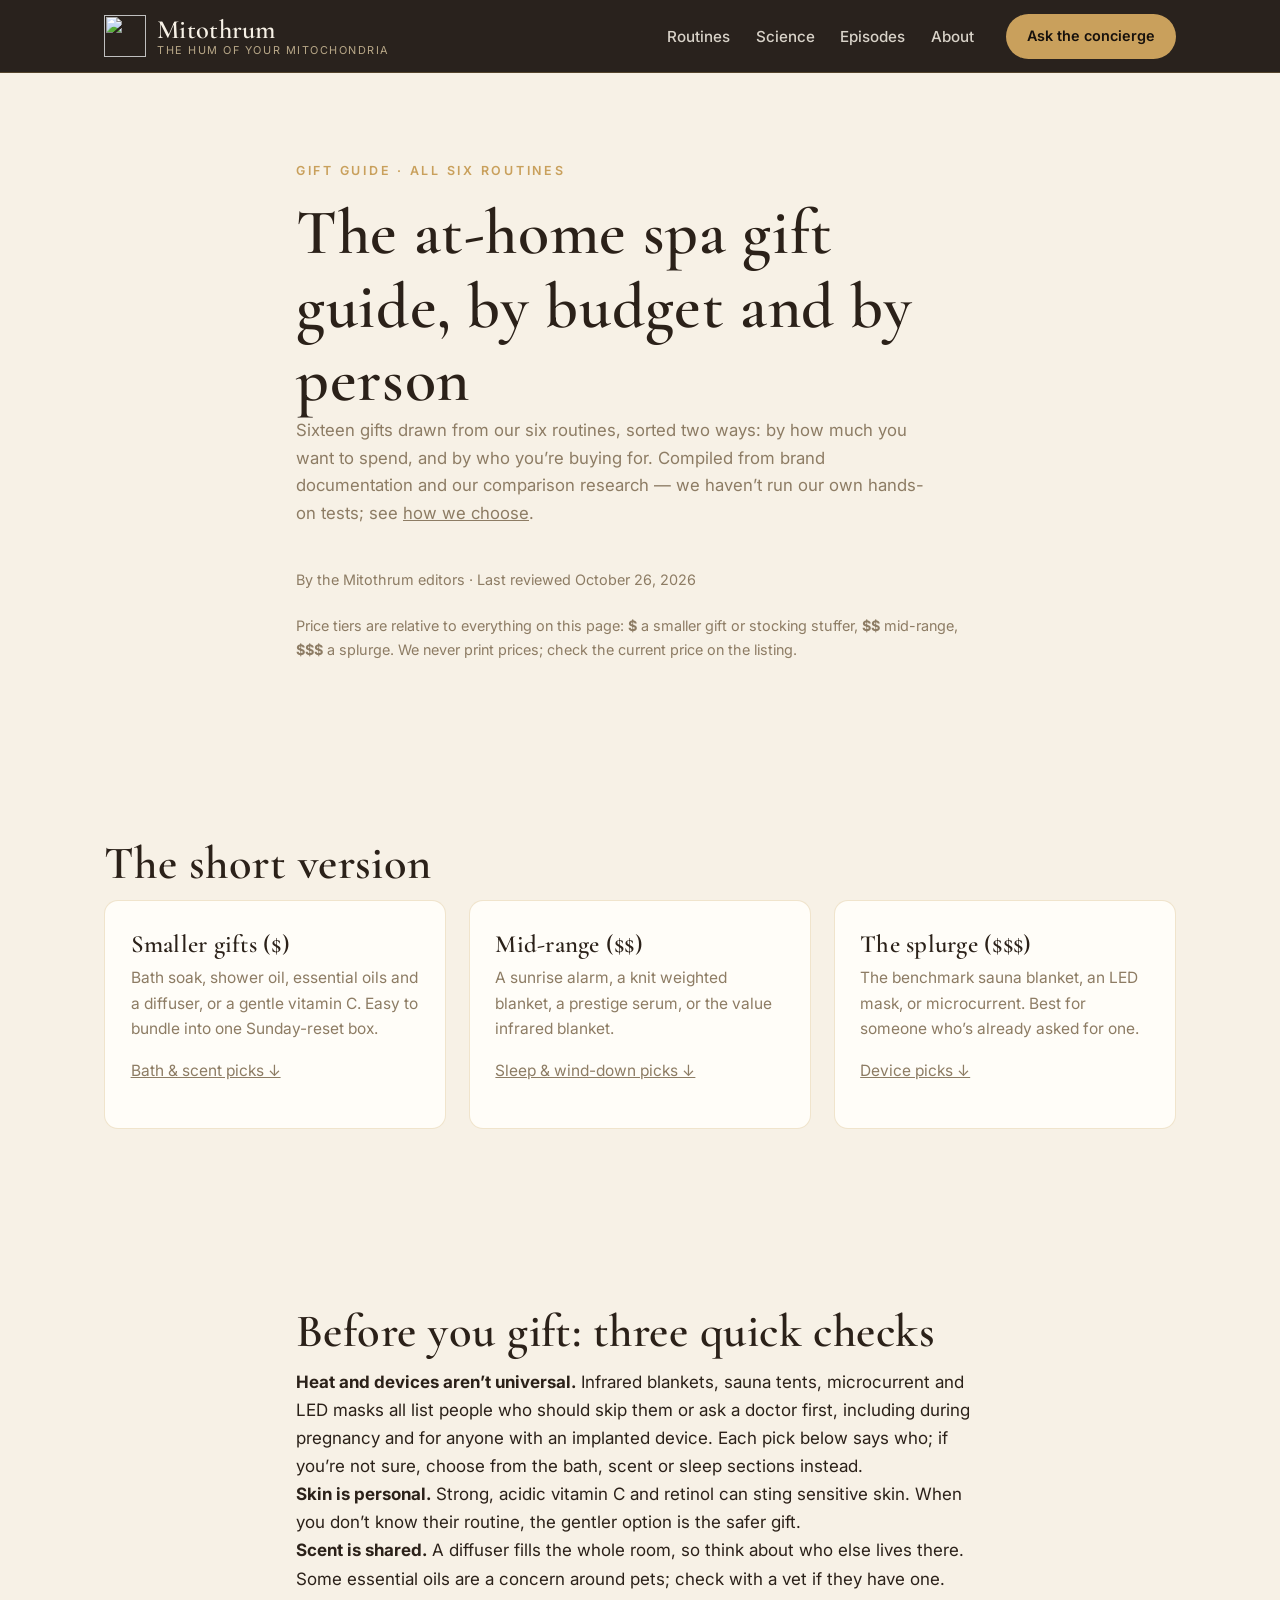
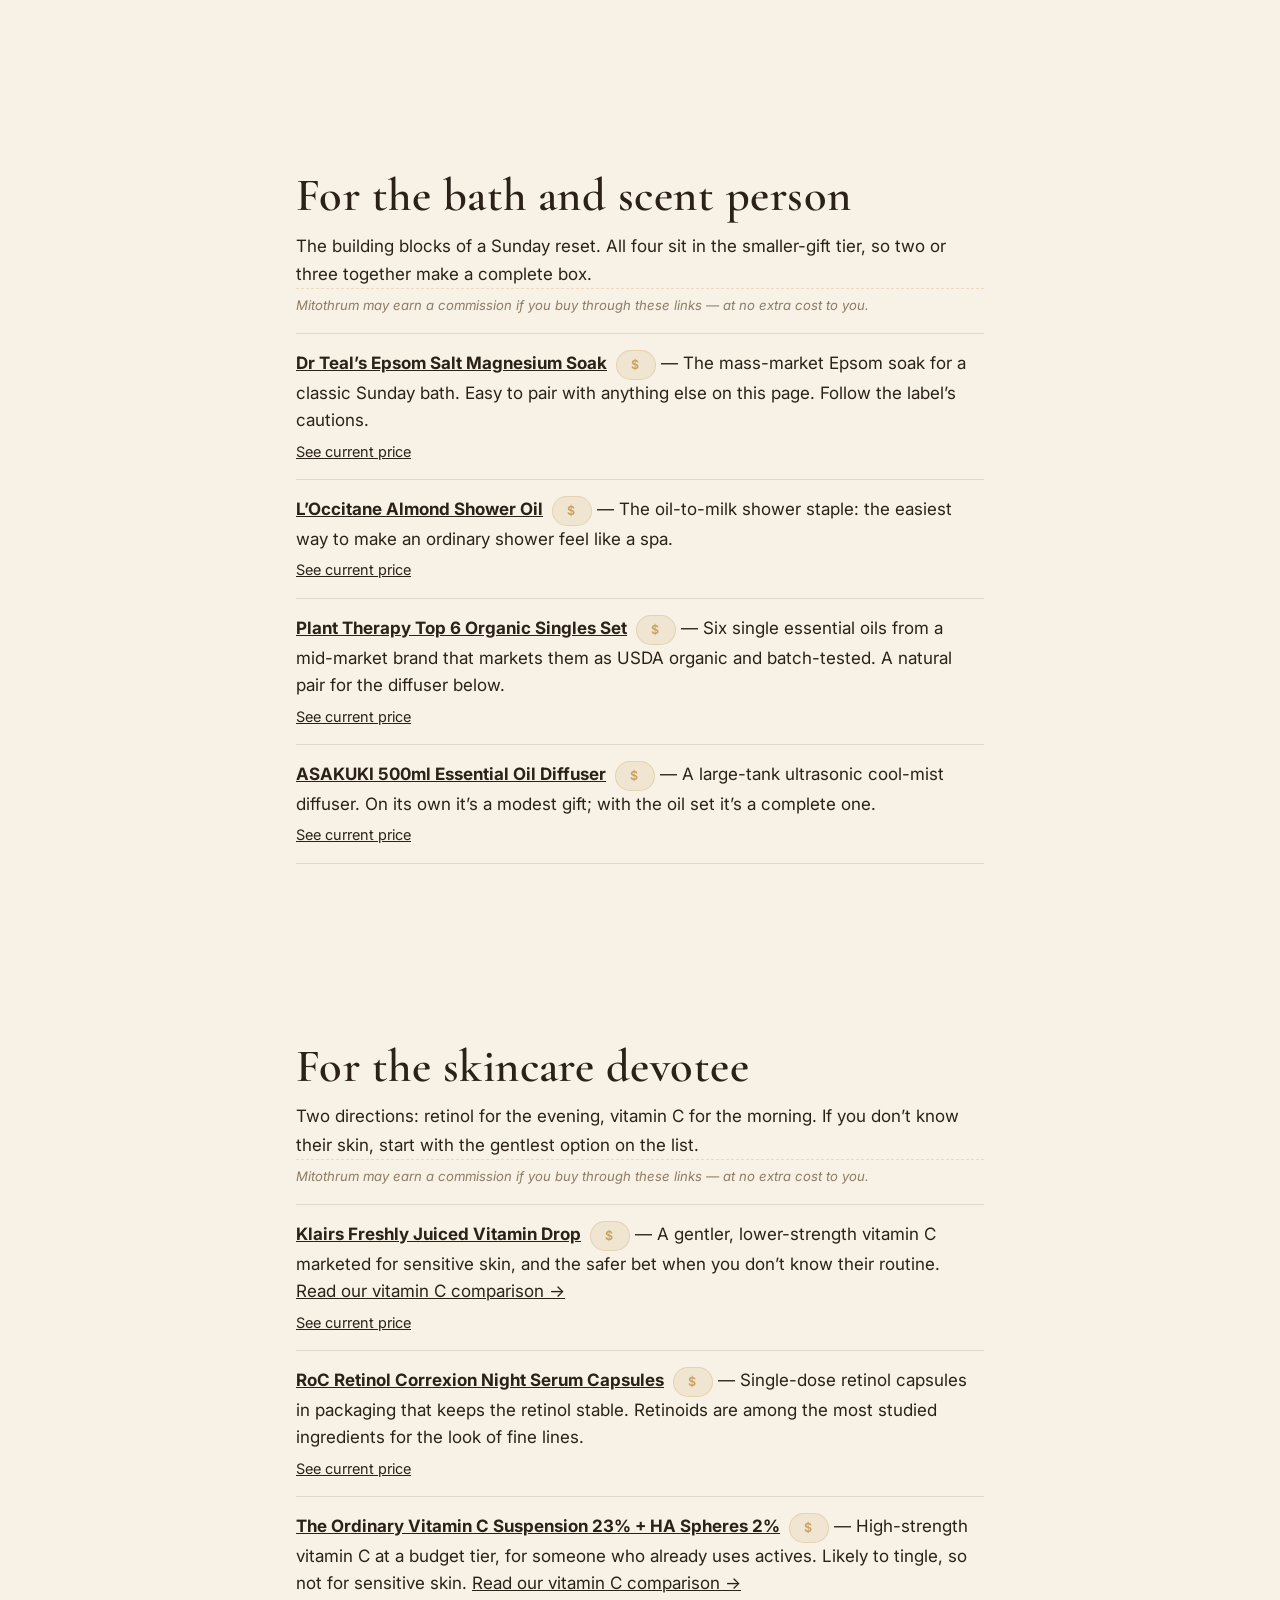
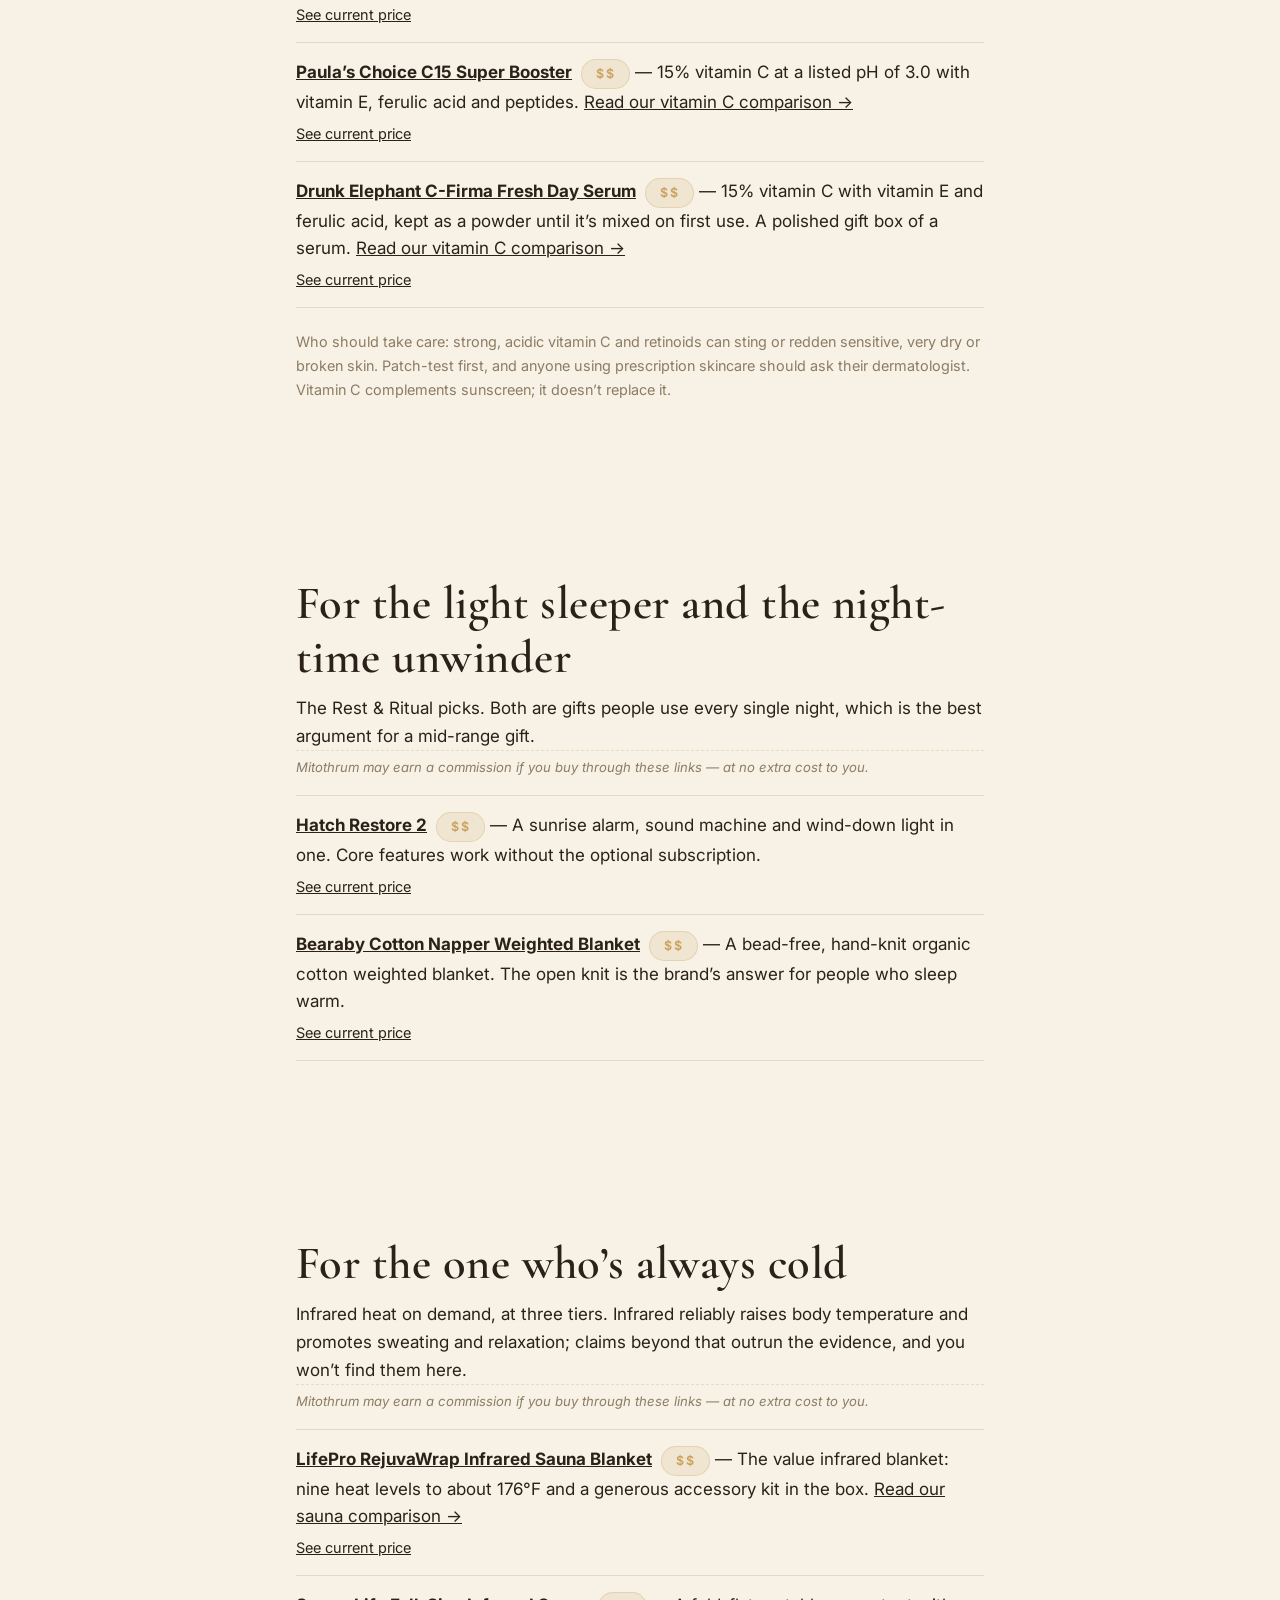
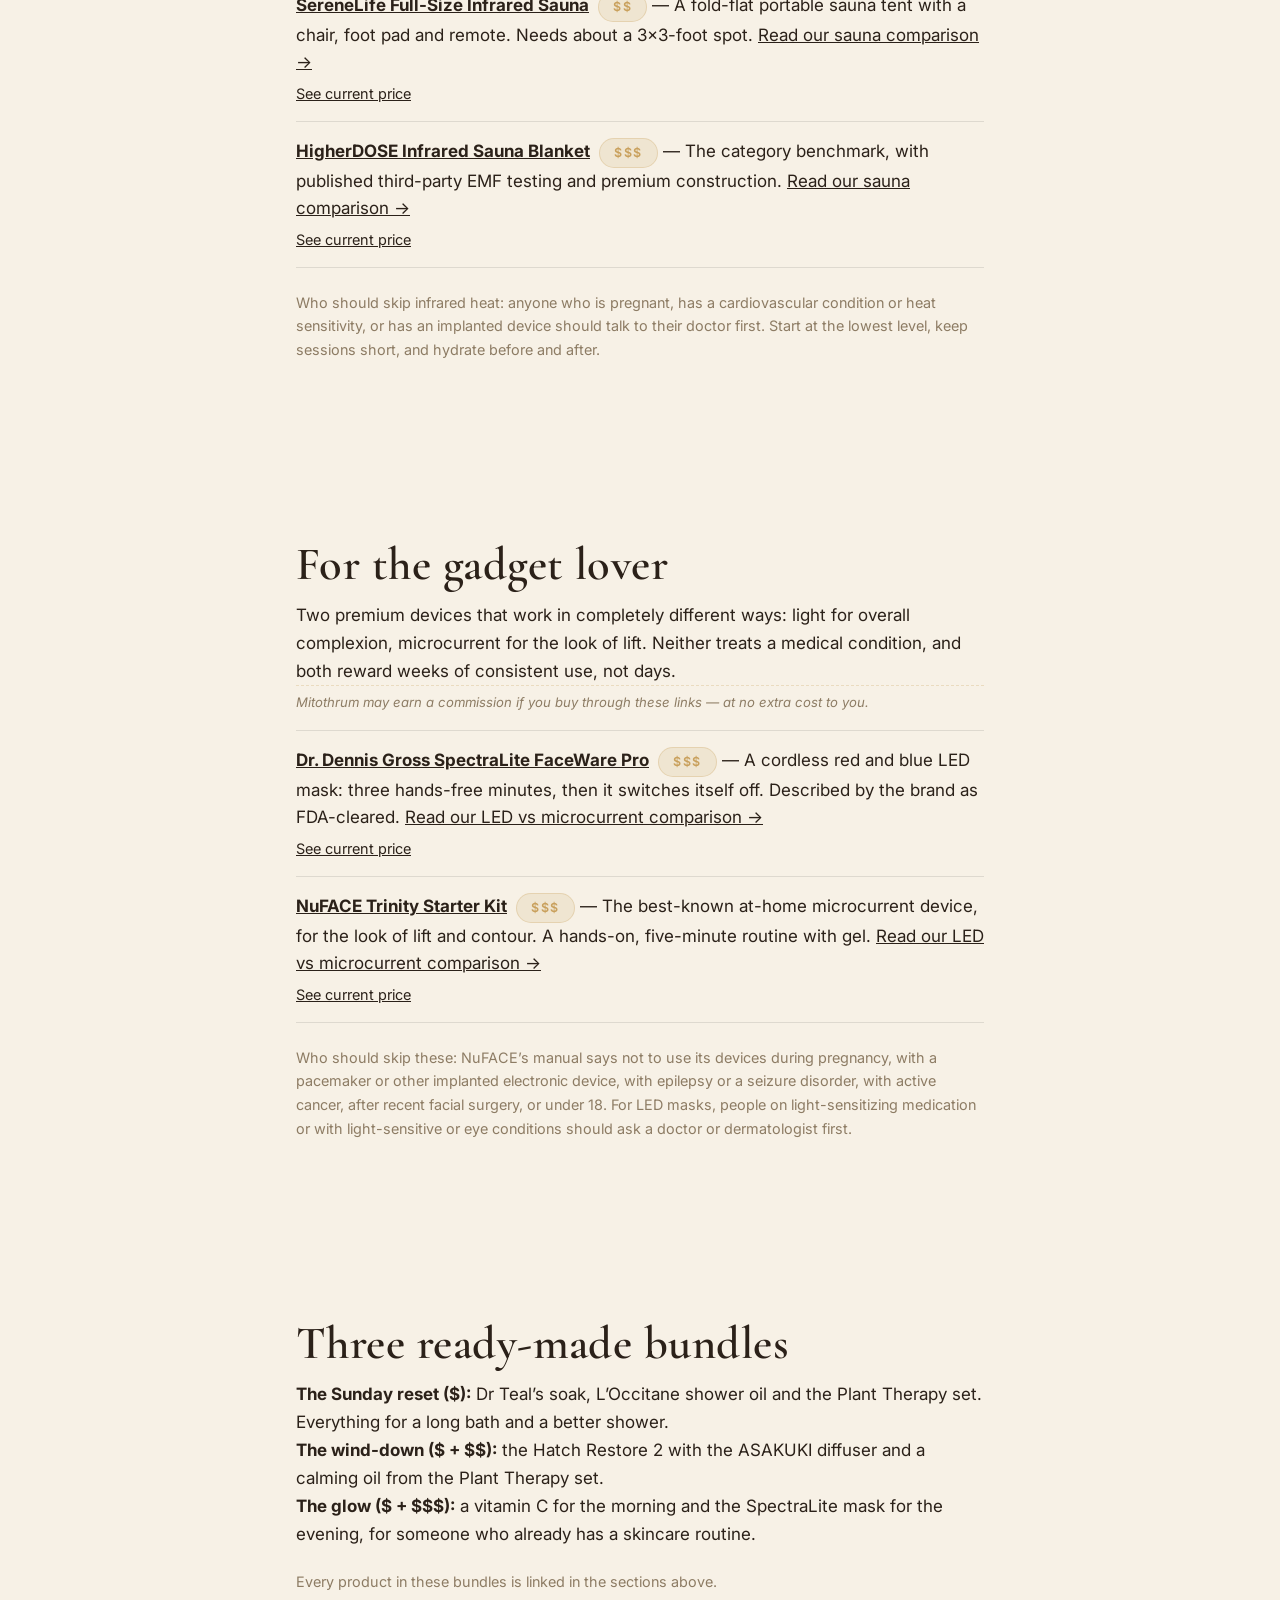
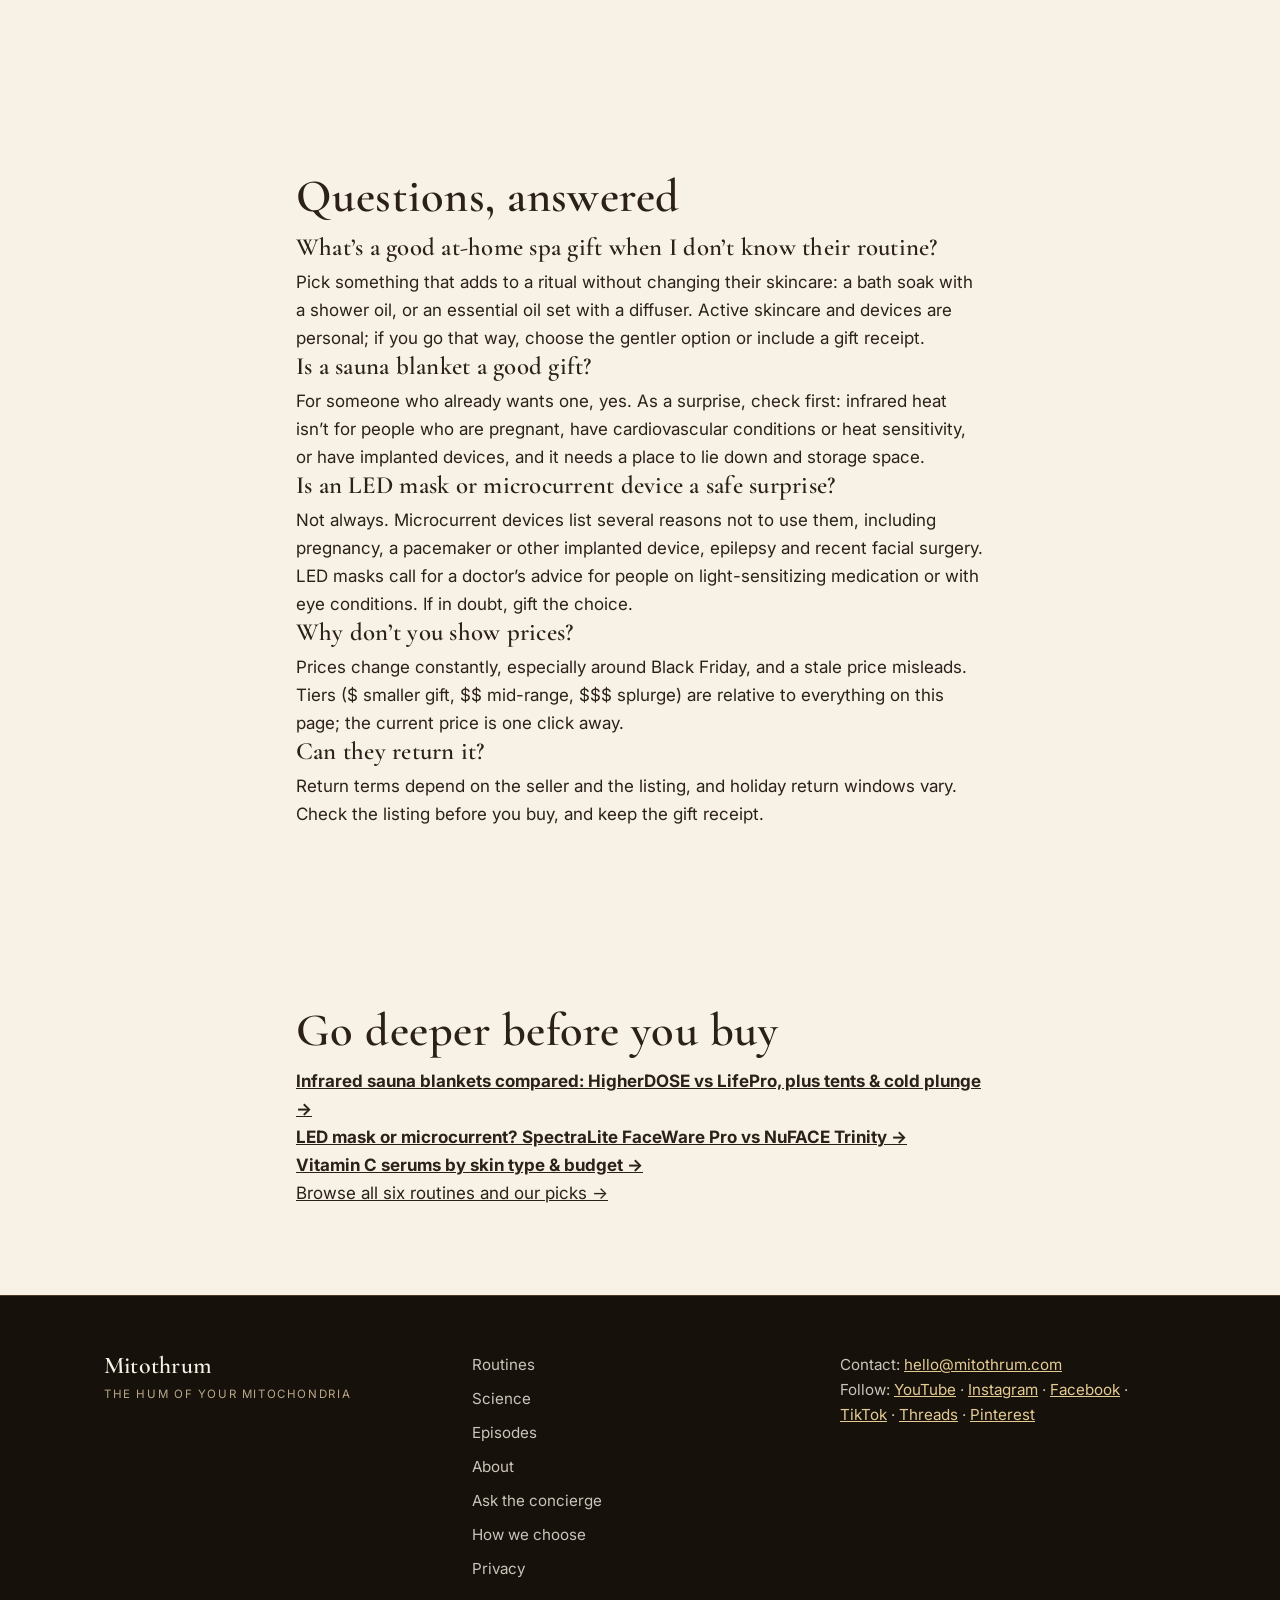
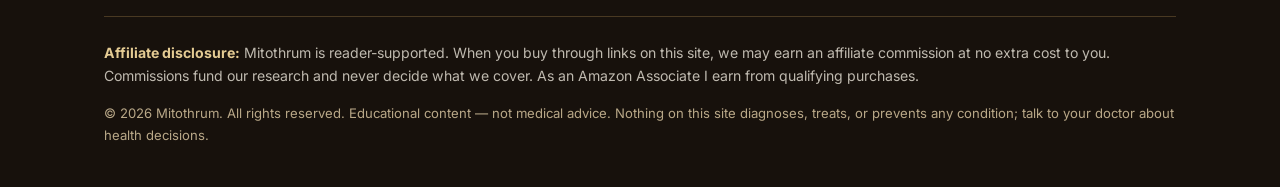
==== at-home-spa-gift-guide.html @ d599fd2b "Use "routine" on search and navigation surfaces; keep "ritual" as brand voice Titles, H1, meta/og/JS" ====
<!DOCTYPE html>
<html lang="en">
<head>
<!-- Google Analytics 4 — loads only if the visitor has not opted out
     (Global Privacy Control signal or the opt-out on privacy.html). -->
<script>
  (function () {
    var optedOut = false;
    try { optedOut = localStorage.getItem('mt_analytics_optout') === '1'; } catch (e) {}
    if (navigator.globalPrivacyControl === true || optedOut) {
      window.gtag = function () {};
      return;
    }
    var s = document.createElement('script');
    s.async = true;
    s.src = 'https://www.googletagmanager.com/gtag/js?id=G-WT5J9GGNLF';
    document.head.appendChild(s);
    window.dataLayer = window.dataLayer || [];
    window.gtag = function () { dataLayer.push(arguments); };
    gtag('js', new Date());
    gtag('config', 'G-WT5J9GGNLF');
  })();
</script>
  <meta charset="UTF-8">
  <meta name="viewport" content="width=device-width, initial-scale=1.0">
  <title>At-Home Spa Gift Guide 2026: Gifts by Budget and by Person &mdash; Mitothrum</title>
  <meta name="description" content="At-home spa gifts sorted by budget tier and by the person you&#x27;re buying for: bath and scent, skincare, sleep, infrared heat and beauty devices, with who should skip each and what to check before gifting.">
  <link rel="canonical" href="https://mitothrum.com/at-home-spa-gift-guide.html">
  <meta property="og:type" content="article">
  <meta property="og:title" content="The At-Home Spa Gift Guide, by Budget and by Person">
  <meta property="og:description" content="At-home spa gifts sorted by budget tier and by the person you&#x27;re buying for: bath and scent, skincare, sleep, infrared heat and beauty devices, with who should skip each and what to check before gifting.">
  <meta property="og:url" content="https://mitothrum.com/at-home-spa-gift-guide.html">
  <link rel="preconnect" href="https://fonts.googleapis.com">
  <link rel="preconnect" href="https://fonts.gstatic.com" crossorigin>
  <link href="https://fonts.googleapis.com/css2?family=Cormorant+Garamond:ital,wght@0,500;0,600;0,700;1,500&family=Inter:wght@400;500;600&display=swap" rel="stylesheet">
  <link rel="stylesheet" href="styles.css">
  <link rel="icon" type="image/svg+xml" href="media/logo/favicon.svg">
  <link rel="icon" type="image/png" sizes="64x64" href="media/logo/favicon-64.png">
  <style>.gift-list{list-style:none;padding:0;margin:1rem 0 0}.gift-list li{padding:1rem 0;border-top:1px solid rgba(0,0,0,.1);line-height:1.6}.gift-list li:last-child{border-bottom:1px solid rgba(0,0,0,.1)}.gift-list .pill{margin-left:.25rem}.gift-list .price-note{display:block;margin-top:.35rem}</style>
  <script type="application/ld+json">
  {
    "@context": "https://schema.org",
    "@graph": [
      {"@type": "Article", "headline": "The at-home spa gift guide, by budget and by person", "dateModified": "2026-10-26", "author": {"@type": "Organization", "name": "Mitothrum", "url": "https://mitothrum.com/"}, "publisher": {"@type": "Organization", "name": "Mitothrum", "url": "https://mitothrum.com/"}},
      {"@type": "FAQPage", "mainEntity": [{"@type": "Question", "name": "What’s a good at-home spa gift when I don’t know their routine?", "acceptedAnswer": {"@type": "Answer", "text": "Pick something that adds to a ritual without changing their skincare: a bath soak with a shower oil, or an essential oil set with a diffuser. Active skincare and devices are personal; if you go that way, choose the gentler option or include a gift receipt."}}, {"@type": "Question", "name": "Is a sauna blanket a good gift?", "acceptedAnswer": {"@type": "Answer", "text": "For someone who already wants one, yes. As a surprise, check first: infrared heat isn’t for people who are pregnant, have cardiovascular conditions or heat sensitivity, or have implanted devices, and it needs a place to lie down and storage space."}}, {"@type": "Question", "name": "Is an LED mask or microcurrent device a safe surprise?", "acceptedAnswer": {"@type": "Answer", "text": "Not always. Microcurrent devices list several reasons not to use them, including pregnancy, a pacemaker or other implanted device, epilepsy and recent facial surgery. LED masks call for a doctor’s advice for people on light-sensitizing medication or with eye conditions. If in doubt, gift the choice."}}, {"@type": "Question", "name": "Why don’t you show prices?", "acceptedAnswer": {"@type": "Answer", "text": "Prices change constantly, especially around Black Friday, and a stale price misleads. Tiers ($ smaller gift, $$ mid-range, $$$ splurge) are relative to everything on this page; the current price is one click away."}}, {"@type": "Question", "name": "Can they return it?", "acceptedAnswer": {"@type": "Answer", "text": "Return terms depend on the seller and the listing, and holiday return windows vary. Check the listing before you buy, and keep the gift receipt."}}]}
    ]
  }
  </script>
<script type="application/ld+json">{"@context":"https://schema.org","@type":"Organization","@id":"https://mitothrum.com/#organization","name":"Mitothrum","url":"https://mitothrum.com/","logo":"https://mitothrum.com/media/logo/mitothrum-mark-amber-1024.png","email":"hello@mitothrum.com","sameAs":["https://www.youtube.com/channel/UCDR4wFZ13u6q9YlQx64u39Q", "https://www.instagram.com/mitothrum/", "https://www.facebook.com/profile.php?id=61595777690292", "https://www.tiktok.com/@mitothrum", "https://www.threads.com/@mitothrum", "https://www.pinterest.com/Mitothrum/"]}</script>
</head>
<body>

  <header class="site-header" id="top">
    <div class="header-inner">
      <a class="wordmark" href="/" aria-label="Mitothrum home">
        <img class="wordmark-mark" src="media/logo/mitothrum-mark-amber.svg" alt="" width="42" height="42">
        <span class="wordmark-text">
          <span class="wordmark-name">Mitothrum</span>
          <span class="wordmark-tag">the hum of your mitochondria</span>
        </span>
      </a>
      <nav class="main-nav" aria-label="Primary">
        <a href="index.html#rituals">Routines</a>
        <a href="index.html#science">Science</a>
        <a href="index.html#episodes">Episodes</a>
        <a href="index.html#about">About</a>
      </nav>
      <a class="btn btn-gold btn-small" href="index.html#concierge">Ask the concierge</a>
    </div>
  </header>

  <main>
    <section class="section">
      <div class="wrap" style="max-width: 46rem;">
        <p class="eyebrow">Gift guide &middot; All six routines</p>
        <h1>The at-home spa gift guide, by budget and by person</h1>
        <p class="section-sub">Sixteen gifts drawn from our six routines, sorted two ways: by how much you want to spend, and by who you&rsquo;re buying for. Compiled from brand documentation and our comparison research &mdash; we haven&rsquo;t run our own hands-on tests; see <a href="methodology.html">how we choose</a>.</p>
        <p class="table-note">By the Mitothrum editors &middot; Last reviewed October 26, 2026</p>
        <p class="table-note">Price tiers are relative to everything on this page: <strong>$</strong> a smaller gift or stocking stuffer, <strong>$$</strong> mid-range, <strong>$$$</strong> a splurge. We never print prices; check the current price on the listing.</p>
      </div>
    </section>

    <section class="section section-cream">
      <div class="wrap">
        <h2>The short version</h2>
        <div class="cards" style="grid-template-columns: repeat(auto-fit, minmax(240px, 1fr));">
          <article class="card"><h3>Smaller gifts ($)</h3><p>Bath soak, shower oil, essential oils and a diffuser, or a gentle vitamin C. Easy to bundle into one Sunday-reset box.</p><p><a href="#bath-scent">Bath &amp; scent picks &darr;</a></p></article>
          <article class="card"><h3>Mid-range ($$)</h3><p>A sunrise alarm, a knit weighted blanket, a prestige serum, or the value infrared blanket.</p><p><a href="#sleep">Sleep &amp; wind-down picks &darr;</a></p></article>
          <article class="card"><h3>The splurge ($$$)</h3><p>The benchmark sauna blanket, an LED mask, or microcurrent. Best for someone who&rsquo;s already asked for one.</p><p><a href="#devices">Device picks &darr;</a></p></article>
        </div>
      </div>
    </section>

    <section class="section" id="before">
      <div class="wrap" style="max-width: 46rem;">
        <h2>Before you gift: three quick checks</h2>
        <p><strong>Heat and devices aren&rsquo;t universal.</strong> Infrared blankets, sauna tents, microcurrent and LED masks all list people who should skip them or ask a doctor first, including during pregnancy and for anyone with an implanted device. Each pick below says who; if you&rsquo;re not sure, choose from the bath, scent or sleep sections instead.</p>
        <p><strong>Skin is personal.</strong> Strong, acidic vitamin C and retinol can sting sensitive skin. When you don&rsquo;t know their routine, the gentler option is the safer gift.</p>
        <p><strong>Scent is shared.</strong> A diffuser fills the whole room, so think about who else lives there. Some essential oils are a concern around pets; check with a vet if they have one.</p>
      </div>
    </section>

    <section class="section section-cream" id="bath-scent">
      <div class="wrap" style="max-width: 46rem;">
        <h2>For the bath and scent person</h2>
        <p>The building blocks of a Sunday reset. All four sit in the smaller-gift tier, so two or three together make a complete box.</p>
        <p class="pick-disclosure">Mitothrum may earn a commission if you buy through these links &mdash; at no extra cost to you.</p>
        <ul class="gift-list">
          <li><a href="https://www.amazon.com/dp/B098QFFBZT?&linkCode=ll2&tag=mitothrum-20&linkId=d52c294d2826b874ad7021b5099a907d&language=en_US&gaOptInStatus=true&ref_=as_li_ss_tl" target="_blank" rel="noopener sponsored"><strong>Dr Teal&rsquo;s Epsom Salt Magnesium Soak</strong></a> <span class="pill">$</span> &mdash; The mass-market Epsom soak for a classic Sunday bath. Easy to pair with anything else on this page. Follow the label&rsquo;s cautions. <span class="price-note"><a href="https://www.amazon.com/dp/B098QFFBZT?&linkCode=ll2&tag=mitothrum-20&linkId=d52c294d2826b874ad7021b5099a907d&language=en_US&gaOptInStatus=true&ref_=as_li_ss_tl" target="_blank" rel="noopener sponsored">See current price</a></span></li>
          <li><a href="https://www.amazon.com/dp/B013FEIAVS?th=1&linkCode=ll2&tag=mitothrum-20&linkId=78147eb56f2801e2586ee1d712c7d2aa&language=en_US&gaOptInStatus=true&ref_=as_li_ss_tl" target="_blank" rel="noopener sponsored"><strong>L&rsquo;Occitane Almond Shower Oil</strong></a> <span class="pill">$</span> &mdash; The oil-to-milk shower staple: the easiest way to make an ordinary shower feel like a spa. <span class="price-note"><a href="https://www.amazon.com/dp/B013FEIAVS?th=1&linkCode=ll2&tag=mitothrum-20&linkId=78147eb56f2801e2586ee1d712c7d2aa&language=en_US&gaOptInStatus=true&ref_=as_li_ss_tl" target="_blank" rel="noopener sponsored">See current price</a></span></li>
          <li><a href="https://www.amazon.com/Plant-Therapy-Certified-Essential-Oils/dp/B00J8O18TQ?crid=2C44E36OASKEF&dib=eyJ2IjoiMSJ9.[base64].VEjW4BYZwboa3_NfD0FoxGAgl0ny8ftfKqjbewpwkwo&dib_tag=se&keywords=plant+therapy&qid=1792445054&refinements=p_123%3A14428&rnid=85457740011&sprefix=plant+th%2Caps%2C172&sr=8-8&linkCode=ll2&tag=mitothrum-20&linkId=081a3b4bc8de245ecfe6597674ccba12&language=en_US&gaOptInStatus=true&ref_=as_li_ss_tl" target="_blank" rel="noopener sponsored"><strong>Plant Therapy Top 6 Organic Singles Set</strong></a> <span class="pill">$</span> &mdash; Six single essential oils from a mid-market brand that markets them as USDA organic and batch-tested. A natural pair for the diffuser below. <span class="price-note"><a href="https://www.amazon.com/Plant-Therapy-Certified-Essential-Oils/dp/B00J8O18TQ?crid=2C44E36OASKEF&dib=eyJ2IjoiMSJ9.[base64].VEjW4BYZwboa3_NfD0FoxGAgl0ny8ftfKqjbewpwkwo&dib_tag=se&keywords=plant+therapy&qid=1792445054&refinements=p_123%3A14428&rnid=85457740011&sprefix=plant+th%2Caps%2C172&sr=8-8&linkCode=ll2&tag=mitothrum-20&linkId=081a3b4bc8de245ecfe6597674ccba12&language=en_US&gaOptInStatus=true&ref_=as_li_ss_tl" target="_blank" rel="noopener sponsored">See current price</a></span></li>
          <li><a href="https://www.amazon.com/ASAKUKI-Essential-Ultrasonic-Aromatherapy-Humidifier/dp/B073SWNZC1?dib=eyJ2IjoiMSJ9.[base64].4n0p8AZh4noCOIPq0-XrJeJKzUdj4BuNVUwjq0FRegw&dib_tag=se&keywords=ASAKUKI&qid=1792444687&sr=8-1&th=1&linkCode=ll2&tag=mitothrum-20&linkId=52fa198b14d593f3ca645d9fbbbe081a&language=en_US&gaOptInStatus=true&ref_=as_li_ss_tl" target="_blank" rel="noopener sponsored"><strong>ASAKUKI 500ml Essential Oil Diffuser</strong></a> <span class="pill">$</span> &mdash; A large-tank ultrasonic cool-mist diffuser. On its own it&rsquo;s a modest gift; with the oil set it&rsquo;s a complete one. <span class="price-note"><a href="https://www.amazon.com/ASAKUKI-Essential-Ultrasonic-Aromatherapy-Humidifier/dp/B073SWNZC1?dib=eyJ2IjoiMSJ9.[base64].4n0p8AZh4noCOIPq0-XrJeJKzUdj4BuNVUwjq0FRegw&dib_tag=se&keywords=ASAKUKI&qid=1792444687&sr=8-1&th=1&linkCode=ll2&tag=mitothrum-20&linkId=52fa198b14d593f3ca645d9fbbbe081a&language=en_US&gaOptInStatus=true&ref_=as_li_ss_tl" target="_blank" rel="noopener sponsored">See current price</a></span></li>
        </ul>
      </div>
    </section>

    <section class="section" id="skincare">
      <div class="wrap" style="max-width: 46rem;">
        <h2>For the skincare devotee</h2>
        <p>Two directions: retinol for the evening, vitamin C for the morning. If you don&rsquo;t know their skin, start with the gentlest option on the list.</p>
        <p class="pick-disclosure">Mitothrum may earn a commission if you buy through these links &mdash; at no extra cost to you.</p>
        <ul class="gift-list">
          <li><a href="https://www.amazon.com/DearKlairs-Vitamin-Serum-Brightening-Skin-Friendly/dp/B010FOFSH0?dib=eyJ2IjoiMSJ9.[base64].N01wiYgHpYQvC4BXb8x_ASQ3Lx2A9braJDFoWk7sZKc&amp;dib_tag=se&amp;keywords=Klairs+Freshly+Juiced+Vitamin+Drop+%2835+ml%29&amp;qid=1792596556&amp;refinements=p_123%3A550012&amp;rnid=85457740011&amp;sr=8-1&amp;linkCode=ll2&amp;tag=mitothrum-20&amp;linkId=7a8221c53c1759c4016fc650e8bc47bb&amp;language=en_US&amp;gaOptInStatus=true&amp;ref_=as_li_ss_tl" target="_blank" rel="noopener sponsored"><strong>Klairs Freshly Juiced Vitamin Drop</strong></a> <span class="pill">$</span> &mdash; A gentler, lower-strength vitamin C marketed for sensitive skin, and the safer bet when you don&rsquo;t know their routine. <a href="vitamin-c-serums.html">Read our vitamin C comparison &rarr;</a> <span class="price-note"><a href="https://www.amazon.com/DearKlairs-Vitamin-Serum-Brightening-Skin-Friendly/dp/B010FOFSH0?dib=eyJ2IjoiMSJ9.[base64].N01wiYgHpYQvC4BXb8x_ASQ3Lx2A9braJDFoWk7sZKc&amp;dib_tag=se&amp;keywords=Klairs+Freshly+Juiced+Vitamin+Drop+%2835+ml%29&amp;qid=1792596556&amp;refinements=p_123%3A550012&amp;rnid=85457740011&amp;sr=8-1&amp;linkCode=ll2&amp;tag=mitothrum-20&amp;linkId=7a8221c53c1759c4016fc650e8bc47bb&amp;language=en_US&amp;gaOptInStatus=true&amp;ref_=as_li_ss_tl" target="_blank" rel="noopener sponsored">See current price</a></span></li>
          <li><a href="https://www.amazon.com/RoC-Retinol-Correxion-Smoothing-Capsules/dp/B088419TZG?crid=EIC8WT83A6K9&dib=eyJ2IjoiMSJ9.[base64].FIcFrbz10QWFQMbLdH3EPBLk52egBI8Q5Wx6mAVDtks&dib_tag=se&keywords=RoC%2BRetinol%2BCorrexion%2BLine%2BSmoothing%2BNight%2BSerum%2BCapsules%2B%2830%2Bct%29&nsdOptOutParam=true&qid=1792440159&rdc=1&sprefix=roc%2Bretinol%2Bcorrexion%2Bline%2Bsmoothing%2Bnight%2Bserum%2Bcapsules%2B30%2Bct%2B%2Caps%2C156&sr=8-1&th=1&linkCode=ll2&tag=mitothrum-20&linkId=76cfe18a3e48d226be4d7cee89d144fa&language=en_US&gaOptInStatus=true&ref_=as_li_ss_tl" target="_blank" rel="noopener sponsored"><strong>RoC Retinol Correxion Night Serum Capsules</strong></a> <span class="pill">$</span> &mdash; Single-dose retinol capsules in packaging that keeps the retinol stable. Retinoids are among the most studied ingredients for the look of fine lines. <span class="price-note"><a href="https://www.amazon.com/RoC-Retinol-Correxion-Smoothing-Capsules/dp/B088419TZG?crid=EIC8WT83A6K9&dib=eyJ2IjoiMSJ9.[base64].FIcFrbz10QWFQMbLdH3EPBLk52egBI8Q5Wx6mAVDtks&dib_tag=se&keywords=RoC%2BRetinol%2BCorrexion%2BLine%2BSmoothing%2BNight%2BSerum%2BCapsules%2B%2830%2Bct%29&nsdOptOutParam=true&qid=1792440159&rdc=1&sprefix=roc%2Bretinol%2Bcorrexion%2Bline%2Bsmoothing%2Bnight%2Bserum%2Bcapsules%2B30%2Bct%2B%2Caps%2C156&sr=8-1&th=1&linkCode=ll2&tag=mitothrum-20&linkId=76cfe18a3e48d226be4d7cee89d144fa&language=en_US&gaOptInStatus=true&ref_=as_li_ss_tl" target="_blank" rel="noopener sponsored">See current price</a></span></li>
          <li><a href="https://www.amazon.com/ORDINARY-Vitamin-Suspension-Spheres-L-Ascorbic/dp/B07Y556CPP?crid=BZA8Q0YDV8WM&amp;dib=eyJ2IjoiMSJ9.[base64].tcPwTCc6fiDJdDE2a51Dyj6JTiVcndQGvMmYAY0ENXU&amp;dib_tag=se&amp;keywords=The+Ordinary+Vitamin+C+Suspension+23%25+%2B+HA+Spheres+2%25+%2830+ml%29&amp;nsdOptOutParam=true&amp;qid=1792596358&amp;refinements=p_123%3A335710&amp;rnid=85457740011&amp;sprefix=the+ordinary+vitamin+c+suspension+23%25+%2B+ha+spheres+2%25+30+ml+%2Caps%2C173&amp;sr=8-1&amp;linkCode=ll2&amp;tag=mitothrum-20&amp;linkId=ede9d48f98f7b3799b6fc19fe3a993f4&amp;language=en_US&amp;gaOptInStatus=true&amp;ref_=as_li_ss_tl" target="_blank" rel="noopener sponsored"><strong>The Ordinary Vitamin C Suspension 23% + HA Spheres 2%</strong></a> <span class="pill">$</span> &mdash; High-strength vitamin C at a budget tier, for someone who already uses actives. Likely to tingle, so not for sensitive skin. <a href="vitamin-c-serums.html">Read our vitamin C comparison &rarr;</a> <span class="price-note"><a href="https://www.amazon.com/ORDINARY-Vitamin-Suspension-Spheres-L-Ascorbic/dp/B07Y556CPP?crid=BZA8Q0YDV8WM&amp;dib=eyJ2IjoiMSJ9.[base64].tcPwTCc6fiDJdDE2a51Dyj6JTiVcndQGvMmYAY0ENXU&amp;dib_tag=se&amp;keywords=The+Ordinary+Vitamin+C+Suspension+23%25+%2B+HA+Spheres+2%25+%2830+ml%29&amp;nsdOptOutParam=true&amp;qid=1792596358&amp;refinements=p_123%3A335710&amp;rnid=85457740011&amp;sprefix=the+ordinary+vitamin+c+suspension+23%25+%2B+ha+spheres+2%25+30+ml+%2Caps%2C173&amp;sr=8-1&amp;linkCode=ll2&amp;tag=mitothrum-20&amp;linkId=ede9d48f98f7b3799b6fc19fe3a993f4&amp;language=en_US&amp;gaOptInStatus=true&amp;ref_=as_li_ss_tl" target="_blank" rel="noopener sponsored">See current price</a></span></li>
          <li><a href="https://www.amazon.com/Paulas-Choice-Dullness-Fragrance-Free-Non-Greasy/dp/B0H6N4XPLG?crid=3RI3GD0IO4PLC&amp;keywords=Paula%E2%80%99s+Choice+C15+Super+Booster+%2820+ml%29&amp;qid=1792596299&amp;refinements=p_123%3A38807&amp;rnid=85457740011&amp;sprefix=paula%27s+choice+c15+super+booster+20+ml+%2Caps%2C238&amp;sr=8-4-spons&amp;sp_csd=d2lkZ2V0TmFtZT1zcF9idGY&amp;psc=1&amp;linkCode=ll2&amp;tag=mitothrum-20&amp;linkId=5ff7ec984c3e380cb416e9a0c470fafb&amp;language=en_US&amp;gaOptInStatus=true&amp;ref_=as_li_ss_tl" target="_blank" rel="noopener sponsored"><strong>Paula&rsquo;s Choice C15 Super Booster</strong></a> <span class="pill">$$</span> &mdash; 15% vitamin C at a listed pH of 3.0 with vitamin E, ferulic acid and peptides. <a href="vitamin-c-serums.html">Read our vitamin C comparison &rarr;</a> <span class="price-note"><a href="https://www.amazon.com/Paulas-Choice-Dullness-Fragrance-Free-Non-Greasy/dp/B0H6N4XPLG?crid=3RI3GD0IO4PLC&amp;keywords=Paula%E2%80%99s+Choice+C15+Super+Booster+%2820+ml%29&amp;qid=1792596299&amp;refinements=p_123%3A38807&amp;rnid=85457740011&amp;sprefix=paula%27s+choice+c15+super+booster+20+ml+%2Caps%2C238&amp;sr=8-4-spons&amp;sp_csd=d2lkZ2V0TmFtZT1zcF9idGY&amp;psc=1&amp;linkCode=ll2&amp;tag=mitothrum-20&amp;linkId=5ff7ec984c3e380cb416e9a0c470fafb&amp;language=en_US&amp;gaOptInStatus=true&amp;ref_=as_li_ss_tl" target="_blank" rel="noopener sponsored">See current price</a></span></li>
          <li><a href="https://www.amazon.com/Drunk-Elephant-C-Firma-Fresh-Serum/dp/B09B4B1ZJQ?crid=1PA6LKJZMUO7F&dib=eyJ2IjoiMSJ9.[base64].eDxDPtwUYbG3skC0XPbWd0-Y4veH0Zq4lCCrPnhmiro&dib_tag=se&keywords=Drunk+Elephant+C-Firma+Fresh+Day+Serum+%2828+ml%29&nsdOptOutParam=true&qid=1792440325&s=beauty&sprefix=drunk+elephant+c-firma+fresh+day+serum+28+ml+%2Cbeauty%2C203&sr=1-1&linkCode=ll2&tag=mitothrum-20&linkId=cdbe581333475395462fec1bd41ec329&language=en_US&gaOptInStatus=true&ref_=as_li_ss_tl" target="_blank" rel="noopener sponsored"><strong>Drunk Elephant C-Firma Fresh Day Serum</strong></a> <span class="pill">$$</span> &mdash; 15% vitamin C with vitamin E and ferulic acid, kept as a powder until it&rsquo;s mixed on first use. A polished gift box of a serum. <a href="vitamin-c-serums.html">Read our vitamin C comparison &rarr;</a> <span class="price-note"><a href="https://www.amazon.com/Drunk-Elephant-C-Firma-Fresh-Serum/dp/B09B4B1ZJQ?crid=1PA6LKJZMUO7F&dib=eyJ2IjoiMSJ9.[base64].eDxDPtwUYbG3skC0XPbWd0-Y4veH0Zq4lCCrPnhmiro&dib_tag=se&keywords=Drunk+Elephant+C-Firma+Fresh+Day+Serum+%2828+ml%29&nsdOptOutParam=true&qid=1792440325&s=beauty&sprefix=drunk+elephant+c-firma+fresh+day+serum+28+ml+%2Cbeauty%2C203&sr=1-1&linkCode=ll2&tag=mitothrum-20&linkId=cdbe581333475395462fec1bd41ec329&language=en_US&gaOptInStatus=true&ref_=as_li_ss_tl" target="_blank" rel="noopener sponsored">See current price</a></span></li>
        </ul>
        <p class="table-note">Who should take care: strong, acidic vitamin C and retinoids can sting or redden sensitive, very dry or broken skin. Patch-test first, and anyone using prescription skincare should ask their dermatologist. Vitamin C complements sunscreen; it doesn&rsquo;t replace it.</p>
      </div>
    </section>

    <section class="section section-cream" id="sleep">
      <div class="wrap" style="max-width: 46rem;">
        <h2>For the light sleeper and the night-time unwinder</h2>
        <p>The Rest &amp; Ritual picks. Both are gifts people use every single night, which is the best argument for a mid-range gift.</p>
        <p class="pick-disclosure">Mitothrum may earn a commission if you buy through these links &mdash; at no extra cost to you.</p>
        <ul class="gift-list">
          <li><a href="https://www.amazon.com/Hatch-Science-Backed-Circadian-screen-free-meditations/dp/B0DLLSCVZW?crid=2IP2ZDSUZEGQY&dib=eyJ2IjoiMSJ9.[base64].ZJX6jMm5juo-u_dyhkjwgYSIXTjlld3SrcRgzF8Jpis&dib_tag=se&keywords=Hatch%2BRestore%2B2%2B%28Sunrise%2BAlarm%2BClock%2B%2B%2BSound%2BMachine%29&nsdOptOutParam=true&qid=1792440833&s=home-garden&sprefix=hatch%2Brestore%2B2%2Bsunrise%2Balarm%2Bclock%2B%2B%2Bsound%2Bmachine%2B%2Cgarden%2C329&sr=1-1&th=1&linkCode=ll2&tag=mitothrum-20&linkId=2a2706386496b620f9a2f069e30d1ed9&language=en_US&gaOptInStatus=true&ref_=as_li_ss_tl" target="_blank" rel="noopener sponsored"><strong>Hatch Restore 2</strong></a> <span class="pill">$$</span> &mdash; A sunrise alarm, sound machine and wind-down light in one. Core features work without the optional subscription. <span class="price-note"><a href="https://www.amazon.com/Hatch-Science-Backed-Circadian-screen-free-meditations/dp/B0DLLSCVZW?crid=2IP2ZDSUZEGQY&dib=eyJ2IjoiMSJ9.[base64].ZJX6jMm5juo-u_dyhkjwgYSIXTjlld3SrcRgzF8Jpis&dib_tag=se&keywords=Hatch%2BRestore%2B2%2B%28Sunrise%2BAlarm%2BClock%2B%2B%2BSound%2BMachine%29&nsdOptOutParam=true&qid=1792440833&s=home-garden&sprefix=hatch%2Brestore%2B2%2Bsunrise%2Balarm%2Bclock%2B%2B%2Bsound%2Bmachine%2B%2Cgarden%2C329&sr=1-1&th=1&linkCode=ll2&tag=mitothrum-20&linkId=2a2706386496b620f9a2f069e30d1ed9&language=en_US&gaOptInStatus=true&ref_=as_li_ss_tl" target="_blank" rel="noopener sponsored">See current price</a></span></li>
          <li><a href="https://www.amazon.com/dp/B0C1FBJGFR?th=1&linkCode=ll2&tag=mitothrum-20&linkId=0beefdc4e8c90c71a552251258f61aad&language=en_US&gaOptInStatus=true&ref_=as_li_ss_tl" target="_blank" rel="noopener sponsored"><strong>Bearaby Cotton Napper Weighted Blanket</strong></a> <span class="pill">$$</span> &mdash; A bead-free, hand-knit organic cotton weighted blanket. The open knit is the brand&rsquo;s answer for people who sleep warm. <span class="price-note"><a href="https://www.amazon.com/dp/B0C1FBJGFR?th=1&linkCode=ll2&tag=mitothrum-20&linkId=0beefdc4e8c90c71a552251258f61aad&language=en_US&gaOptInStatus=true&ref_=as_li_ss_tl" target="_blank" rel="noopener sponsored">See current price</a></span></li>
        </ul>
      </div>
    </section>

    <section class="section" id="heat">
      <div class="wrap" style="max-width: 46rem;">
        <h2>For the one who&rsquo;s always cold</h2>
        <p>Infrared heat on demand, at three tiers. Infrared reliably raises body temperature and promotes sweating and relaxation; claims beyond that outrun the evidence, and you won&rsquo;t find them here.</p>
        <p class="pick-disclosure">Mitothrum may earn a commission if you buy through these links &mdash; at no extra cost to you.</p>
        <ul class="gift-list">
          <li><a href="https://www.amazon.com/LifePro-Far-Infrared-Sauna-Blanket/dp/B09PSKN6X3?crid=H8IP6UKUSCM&dib=eyJ2IjoiMSJ9.[base64].Y9mDLf-uJkjhC00_HIqLLi2DVUzywxp5OMWp5cqfts8&dib_tag=se&keywords=LifePro%2BRejuvaWrap%2BInfrared%2BSauna%2BBlanket&qid=1792440080&sprefix=lifepro%2Brejuvawrap%2Binfrared%2Bsauna%2Bblanket%2Caps%2C240&sr=8-1&th=1&linkCode=ll2&tag=mitothrum-20&linkId=eabb5a66295c99e1bf7f9a6308cdafbe&language=en_US&gaOptInStatus=true&ref_=as_li_ss_tl" target="_blank" rel="noopener sponsored"><strong>LifePro RejuvaWrap Infrared Sauna Blanket</strong></a> <span class="pill">$$</span> &mdash; The value infrared blanket: nine heat levels to about 176&deg;F and a generous accessory kit in the box. <a href="sauna-blanket-comparison.html">Read our sauna comparison &rarr;</a> <span class="price-note"><a href="https://www.amazon.com/LifePro-Far-Infrared-Sauna-Blanket/dp/B09PSKN6X3?crid=H8IP6UKUSCM&dib=eyJ2IjoiMSJ9.[base64].Y9mDLf-uJkjhC00_HIqLLi2DVUzywxp5OMWp5cqfts8&dib_tag=se&keywords=LifePro%2BRejuvaWrap%2BInfrared%2BSauna%2BBlanket&qid=1792440080&sprefix=lifepro%2Brejuvawrap%2Binfrared%2Bsauna%2Bblanket%2Caps%2C240&sr=8-1&th=1&linkCode=ll2&tag=mitothrum-20&linkId=eabb5a66295c99e1bf7f9a6308cdafbe&language=en_US&gaOptInStatus=true&ref_=as_li_ss_tl" target="_blank" rel="noopener sponsored">See current price</a></span></li>
          <li><a href="https://www.amazon.com/SereneLife-SLISAU30BK-Full-Portable-Sauna/dp/B07WC64NPQ?crid=1HU5KAQED71VT&dib=eyJ2IjoiMSJ9.dYREjQipT1tv_L_9dfr0hZvTp5K6aZmQgOUX1QBE5zcss6RUKI6WK2fqEDchJqtHIkjAWCbG7U4KqYjlWWXejbi45TGOvhPXRm7D4jj0STLNj-mYHxLwdgtxz3RJyNsbkcYk9Di0xm8hlH8s6dG0no_uC1bydEKvTfreuVLKGafNY_Ebz18MzRXBcdh11lQ3.B9YzR4VKS8MdZbDsJqiv5nFBf_3hklreZZPCWiXvyDU&dib_tag=se&keywords=SereneLife%2BFull-Size%2BInfrared%2BSauna&qid=1792446629&refinements=p_123%3A358998&rnid=85457740011&sprefix=serenelife%2Bfull-size%2Binfrared%2Bsauna%2Caps%2C209&sr=8-1&th=1&linkCode=ll2&tag=mitothrum-20&linkId=7642517956784b8ee6b2e6dea43aeac3&language=en_US&gaOptInStatus=true&ref_=as_li_ss_tl" target="_blank" rel="noopener sponsored"><strong>SereneLife Full-Size Infrared Sauna</strong></a> <span class="pill">$$</span> &mdash; A fold-flat portable sauna tent with a chair, foot pad and remote. Needs about a 3&times;3-foot spot. <a href="sauna-blanket-comparison.html">Read our sauna comparison &rarr;</a> <span class="price-note"><a href="https://www.amazon.com/SereneLife-SLISAU30BK-Full-Portable-Sauna/dp/B07WC64NPQ?crid=1HU5KAQED71VT&dib=eyJ2IjoiMSJ9.dYREjQipT1tv_L_9dfr0hZvTp5K6aZmQgOUX1QBE5zcss6RUKI6WK2fqEDchJqtHIkjAWCbG7U4KqYjlWWXejbi45TGOvhPXRm7D4jj0STLNj-mYHxLwdgtxz3RJyNsbkcYk9Di0xm8hlH8s6dG0no_uC1bydEKvTfreuVLKGafNY_Ebz18MzRXBcdh11lQ3.B9YzR4VKS8MdZbDsJqiv5nFBf_3hklreZZPCWiXvyDU&dib_tag=se&keywords=SereneLife%2BFull-Size%2BInfrared%2BSauna&qid=1792446629&refinements=p_123%3A358998&rnid=85457740011&sprefix=serenelife%2Bfull-size%2Binfrared%2Bsauna%2Caps%2C209&sr=8-1&th=1&linkCode=ll2&tag=mitothrum-20&linkId=7642517956784b8ee6b2e6dea43aeac3&language=en_US&gaOptInStatus=true&ref_=as_li_ss_tl" target="_blank" rel="noopener sponsored">See current price</a></span></li>
          <li><a href="https://www.amazon.com/HigherDOSE-Infrared-Sauna-Blanket-Portable/dp/B09M8YQ4KB?crid=1IMLSSC6V1A1U&dib=eyJ2IjoiMSJ9.[base64].fZ5yHH3YEMBWOm_w4pj9z4V5aRPC_NkK6mQUkjLnQSs&dib_tag=se&keywords=higherdose+infrared+sauna+blanket&qid=1792440010&sprefix=HigherDOSE+Infrared+Sauna+Blanket%2Caps%2C145&sr=8-1&linkCode=ll2&tag=mitothrum-20&linkId=de0ff5c58b702b472f39dd2571691c56&language=en_US&gaOptInStatus=true&ref_=as_li_ss_tl" target="_blank" rel="noopener sponsored"><strong>HigherDOSE Infrared Sauna Blanket</strong></a> <span class="pill">$$$</span> &mdash; The category benchmark, with published third-party EMF testing and premium construction. <a href="sauna-blanket-comparison.html">Read our sauna comparison &rarr;</a> <span class="price-note"><a href="https://www.amazon.com/HigherDOSE-Infrared-Sauna-Blanket-Portable/dp/B09M8YQ4KB?crid=1IMLSSC6V1A1U&dib=eyJ2IjoiMSJ9.[base64].fZ5yHH3YEMBWOm_w4pj9z4V5aRPC_NkK6mQUkjLnQSs&dib_tag=se&keywords=higherdose+infrared+sauna+blanket&qid=1792440010&sprefix=HigherDOSE+Infrared+Sauna+Blanket%2Caps%2C145&sr=8-1&linkCode=ll2&tag=mitothrum-20&linkId=de0ff5c58b702b472f39dd2571691c56&language=en_US&gaOptInStatus=true&ref_=as_li_ss_tl" target="_blank" rel="noopener sponsored">See current price</a></span></li>
        </ul>
        <p class="table-note">Who should skip infrared heat: anyone who is pregnant, has a cardiovascular condition or heat sensitivity, or has an implanted device should talk to their doctor first. Start at the lowest level, keep sessions short, and hydrate before and after.</p>
      </div>
    </section>

    <section class="section section-cream" id="devices">
      <div class="wrap" style="max-width: 46rem;">
        <h2>For the gadget lover</h2>
        <p>Two premium devices that work in completely different ways: light for overall complexion, microcurrent for the look of lift. Neither treats a medical condition, and both reward weeks of consistent use, not days.</p>
        <p class="pick-disclosure">Mitothrum may earn a commission if you buy through these links &mdash; at no extra cost to you.</p>
        <ul class="gift-list">
          <li><a href="https://www.amazon.com/dp/B08NCRHNW9?&linkCode=ll2&tag=mitothrum-20&linkId=62ac586ecb1691830c20df595e198be3&language=en_US&gaOptInStatus=true&ref_=as_li_ss_tl" target="_blank" rel="noopener sponsored"><strong>Dr. Dennis Gross SpectraLite FaceWare Pro</strong></a> <span class="pill">$$$</span> &mdash; A cordless red and blue LED mask: three hands-free minutes, then it switches itself off. Described by the brand as FDA-cleared. <a href="led-mask-vs-microcurrent.html">Read our LED vs microcurrent comparison &rarr;</a> <span class="price-note"><a href="https://www.amazon.com/dp/B08NCRHNW9?&linkCode=ll2&tag=mitothrum-20&linkId=62ac586ecb1691830c20df595e198be3&language=en_US&gaOptInStatus=true&ref_=as_li_ss_tl" target="_blank" rel="noopener sponsored">See current price</a></span></li>
          <li><a href="https://www.amazon.com/dp/B00GG5IZWS?&linkCode=ll2&tag=mitothrum-20&linkId=c319ee45ddc635fd5e302a4e51820b0f&language=en_US&gaOptInStatus=true&ref_=as_li_ss_tl" target="_blank" rel="noopener sponsored"><strong>NuFACE Trinity Starter Kit</strong></a> <span class="pill">$$$</span> &mdash; The best-known at-home microcurrent device, for the look of lift and contour. A hands-on, five-minute routine with gel. <a href="led-mask-vs-microcurrent.html">Read our LED vs microcurrent comparison &rarr;</a> <span class="price-note"><a href="https://www.amazon.com/dp/B00GG5IZWS?&linkCode=ll2&tag=mitothrum-20&linkId=c319ee45ddc635fd5e302a4e51820b0f&language=en_US&gaOptInStatus=true&ref_=as_li_ss_tl" target="_blank" rel="noopener sponsored">See current price</a></span></li>
        </ul>
        <p class="table-note">Who should skip these: NuFACE&rsquo;s manual says not to use its devices during pregnancy, with a pacemaker or other implanted electronic device, with epilepsy or a seizure disorder, with active cancer, after recent facial surgery, or under 18. For LED masks, people on light-sensitizing medication or with light-sensitive or eye conditions should ask a doctor or dermatologist first.</p>
      </div>
    </section>

    <section class="section">
      <div class="wrap" style="max-width: 46rem;">
        <h2>Three ready-made bundles</h2>
        <p><strong>The Sunday reset ($):</strong> Dr Teal&rsquo;s soak, L&rsquo;Occitane shower oil and the Plant Therapy set. Everything for a long bath and a better shower.</p>
        <p><strong>The wind-down ($ + $$):</strong> the Hatch Restore 2 with the ASAKUKI diffuser and a calming oil from the Plant Therapy set.</p>
        <p><strong>The glow ($ + $$$):</strong> a vitamin C for the morning and the SpectraLite mask for the evening, for someone who already has a skincare routine.</p>
        <p class="table-note">Every product in these bundles is linked in the sections above.</p>
      </div>
    </section>

    <section class="section section-cream">
      <div class="wrap" style="max-width: 46rem;">
        <h2>Questions, answered</h2>
        <h3>What&rsquo;s a good at-home spa gift when I don&rsquo;t know their routine?</h3>
        <p>Pick something that adds to a ritual without changing their skincare: a bath soak with a shower oil, or an essential oil set with a diffuser. Active skincare and devices are personal; if you go that way, choose the gentler option or include a gift receipt.</p>
        <h3>Is a sauna blanket a good gift?</h3>
        <p>For someone who already wants one, yes. As a surprise, check first: infrared heat isn&rsquo;t for people who are pregnant, have cardiovascular conditions or heat sensitivity, or have implanted devices, and it needs a place to lie down and storage space.</p>
        <h3>Is an LED mask or microcurrent device a safe surprise?</h3>
        <p>Not always. Microcurrent devices list several reasons not to use them, including pregnancy, a pacemaker or other implanted device, epilepsy and recent facial surgery. LED masks call for a doctor&rsquo;s advice for people on light-sensitizing medication or with eye conditions. If in doubt, gift the choice.</p>
        <h3>Why don&rsquo;t you show prices?</h3>
        <p>Prices change constantly, especially around Black Friday, and a stale price misleads. Tiers ($ smaller gift, $$ mid-range, $$$ splurge) are relative to everything on this page; the current price is one click away.</p>
        <h3>Can they return it?</h3>
        <p>Return terms depend on the seller and the listing, and holiday return windows vary. Check the listing before you buy, and keep the gift receipt.</p>
      </div>
    </section>

    <section class="section">
      <div class="wrap" style="max-width: 46rem;">
        <h2>Go deeper before you buy</h2>
        <p><a href="sauna-blanket-comparison.html"><strong>Infrared sauna blankets compared: HigherDOSE vs LifePro, plus tents &amp; cold plunge &rarr;</strong></a></p>
        <p><a href="led-mask-vs-microcurrent.html"><strong>LED mask or microcurrent? SpectraLite FaceWare Pro vs NuFACE Trinity &rarr;</strong></a></p>
        <p><a href="vitamin-c-serums.html"><strong>Vitamin C serums by skin type &amp; budget &rarr;</strong></a></p>
        <p><a href="index.html#rituals">Browse all six routines and our picks &rarr;</a></p>
      </div>
    </section>
  </main>

  <footer class="site-footer">
    <div class="wrap footer-grid">
      <div class="footer-brand">
        <p class="wordmark-name">Mitothrum</p>
        <p class="footer-tag">the hum of your mitochondria</p>
      </div>
      <nav class="footer-nav" aria-label="Footer">
        <a href="index.html#rituals">Routines</a>
        <a href="index.html#science">Science</a>
        <a href="index.html#episodes">Episodes</a>
        <a href="index.html#about">About</a>
        <a href="index.html#concierge">Ask the concierge</a>
        <a href="methodology.html">How we choose</a>
        <a href="privacy.html">Privacy</a>
      </nav>
      <div class="footer-contact">
        <p>Contact: <a href="mailto:hello@mitothrum.com">hello@mitothrum.com</a></p>
        <p>Follow: <a href="https://www.youtube.com/channel/UCDR4wFZ13u6q9YlQx64u39Q" target="_blank" rel="noopener">YouTube</a> &middot; <a href="https://www.instagram.com/mitothrum/" target="_blank" rel="noopener">Instagram</a> &middot; <a href="https://www.facebook.com/profile.php?id=61595777690292" target="_blank" rel="noopener">Facebook</a> &middot; <a href="https://www.tiktok.com/@mitothrum" target="_blank" rel="noopener">TikTok</a> &middot; <a href="https://www.threads.com/@mitothrum" target="_blank" rel="noopener">Threads</a> &middot; <a href="https://www.pinterest.com/Mitothrum/" target="_blank" rel="noopener">Pinterest</a></p>
      </div>
    </div>
    <div class="wrap">
      <p class="disclosure"><strong>Affiliate disclosure:</strong> Mitothrum is reader-supported. When you buy through links on this site, we may earn an affiliate commission at no extra cost to you. Commissions fund our research and never decide what we cover. As an Amazon Associate I earn from qualifying purchases.</p>
      <p class="legal">&copy; 2026 Mitothrum. All rights reserved. Educational content &mdash; not medical advice. Nothing on this site diagnoses, treats, or prevents any condition; talk to your doctor about health decisions.</p>
    </div>
  </footer>

<script>
document.addEventListener('click', function(e) {
  var a = e.target.closest('a[rel~="sponsored"]');
  if (a && typeof gtag === 'function') {
    gtag('event', 'affiliate_click', {
      'event_category': 'affiliate',
      'event_label': a.hostname + a.pathname.split('/').slice(0, 4).join('/'),
      'transport_type': 'beacon'
    });
  }
});
</script>
</body>
</html>
---- styles.css ----
/* Mitothrum v1 — calm, warm, luxurious */
:root {
  --espresso: #17110c;
  --espresso-2: #211912;
  --espresso-3: #2b2117;
  --cream: #f7f1e6;
  --cream-2: #efe5d1;
  --ink: #2b2119;
  --muted: #8d7c64;
  --muted-dark: #b9a888;
  --amber: #c9a05c;
  --amber-soft: #e4cb93;
  --line: rgba(201, 160, 92, 0.28);
  --radius: 14px;
  --maxw: 1120px;
}

* { box-sizing: border-box; margin: 0; padding: 0; }

html { scroll-behavior: smooth; }

body {
  font-family: 'Inter', system-ui, -apple-system, sans-serif;
  background: var(--cream);
  color: var(--ink);
  line-height: 1.65;
  font-size: 17px;
  -webkit-font-smoothing: antialiased;
}

h1, h2, h3, .wordmark-name {
  font-family: 'Cormorant Garamond', Georgia, serif;
  font-weight: 600;
  line-height: 1.15;
  letter-spacing: 0.01em;
}

h1 { font-size: clamp(2.4rem, 5.5vw, 4rem); }
h2 { font-size: clamp(1.9rem, 4vw, 2.9rem); margin-bottom: 0.6rem; }
h3 { font-size: 1.55rem; margin-bottom: 0.4rem; }

img, video { max-width: 100%; display: block; }

a { color: inherit; }

.wrap { max-width: var(--maxw); margin: 0 auto; padding: 0 1.5rem; }

.visually-hidden {
  position: absolute; width: 1px; height: 1px; overflow: hidden;
  clip: rect(0 0 0 0); white-space: nowrap;
}

.eyebrow {
  text-transform: uppercase;
  letter-spacing: 0.22em;
  font-size: 0.78rem;
  font-weight: 600;
  color: var(--amber);
  margin-bottom: 0.9rem;
}

.section { padding: 5.5rem 0; }
.section-sub { max-width: 640px; color: var(--muted); margin-bottom: 2.5rem; font-size: 1.05rem; }
.section-dark .section-sub { color: var(--muted-dark); }

/* Buttons */
.btn {
  display: inline-block;
  padding: 0.85rem 1.7rem;
  border-radius: 999px;
  font-weight: 600;
  font-size: 0.98rem;
  text-decoration: none;
  border: 1px solid transparent;
  cursor: pointer;
  transition: transform 0.15s ease, background 0.2s ease, border-color 0.2s ease;
}
.btn:hover { transform: translateY(-1px); }
.btn-gold { background: var(--amber); color: var(--espresso); }
.btn-gold:hover { background: var(--amber-soft); }
.btn-ghost { border-color: rgba(247, 241, 230, 0.45); color: var(--cream); }
.btn-ghost:hover { border-color: var(--cream); background: rgba(247, 241, 230, 0.08); }
.btn-small { padding: 0.6rem 1.25rem; font-size: 0.9rem; }

/* Header */
.site-header {
  position: sticky;
  top: 0;
  z-index: 50;
  background: rgba(23, 17, 12, 0.92);
  backdrop-filter: blur(10px);
  border-bottom: 1px solid var(--line);
}
.header-inner {
  max-width: var(--maxw);
  margin: 0 auto;
  padding: 0.85rem 1.5rem;
  display: flex;
  align-items: center;
  gap: 2rem;
}
.wordmark { text-decoration: none; color: var(--cream); line-height: 1.1; display: inline-flex; align-items: center; gap: 0.7rem; }
.wordmark-mark { width: 42px; height: 42px; flex: none; }
.wordmark-name { font-size: 1.65rem; display: block; }
.wordmark-tag {
  display: block;
  font-family: 'Inter', sans-serif;
  font-size: 0.68rem;
  letter-spacing: 0.14em;
  text-transform: uppercase;
  color: var(--muted-dark);
}
.main-nav { display: flex; gap: 1.6rem; margin-left: auto; }
.main-nav a {
  color: var(--cream);
  text-decoration: none;
  font-size: 0.95rem;
  font-weight: 500;
  opacity: 0.85;
}
.main-nav a:hover { opacity: 1; color: var(--amber-soft); }

/* Hero */
.hero {
  position: relative;
  color: var(--cream);
  padding: 7rem 0 6rem;
  overflow: hidden;
  background: var(--espresso);
}
.hero-bg {
  position: absolute; inset: 0;
  background: url('media/hero.jpg') center / cover no-repeat;
  opacity: 0.55;
}
.hero::after {
  content: "";
  position: absolute; inset: 0;
  background: linear-gradient(180deg, rgba(23,17,12,0.55) 0%, rgba(23,17,12,0.25) 45%, rgba(23,17,12,0.88) 100%);
}
.hero-content { position: relative; z-index: 1; max-width: var(--maxw); margin: 0 auto; padding: 0 1.5rem; }
.hero h1 { max-width: 16ch; margin-bottom: 1.2rem; }
.hero h1 em { color: var(--amber-soft); font-style: italic; }
.lede { max-width: 34rem; font-size: 1.12rem; color: rgba(247,241,230,0.88); margin-bottom: 2rem; }
.hero-ctas { display: flex; gap: 1rem; flex-wrap: wrap; margin-bottom: 1.6rem; }
.hero-note { font-size: 0.85rem; color: var(--muted-dark); letter-spacing: 0.04em; }

/* Sections */
.section-cream { background: var(--cream); }
.section-dark { background: var(--espresso); color: var(--cream); }
.section-dark h2 { color: var(--cream); }

/* Concierge / chat */
.chat {
  max-width: 720px;
  background: #fffdf8;
  border: 1px solid var(--line);
  border-radius: var(--radius);
  box-shadow: 0 18px 50px rgba(23, 17, 12, 0.10);
  overflow: hidden;
}
.chat-messages {
  padding: 1.4rem;
  display: flex;
  flex-direction: column;
  gap: 0.9rem;
  min-height: 220px;
  max-height: 420px;
  overflow-y: auto;
}
.msg {
  max-width: 85%;
  padding: 0.75rem 1.05rem;
  border-radius: 16px;
  font-size: 0.96rem;
  line-height: 1.55;
}
.msg-bot { background: var(--cream-2); color: var(--ink); align-self: flex-start; border-bottom-left-radius: 4px; }
.msg-user { background: var(--espresso); color: var(--cream); align-self: flex-end; border-bottom-right-radius: 4px; }
.msg-typing { color: var(--muted); font-style: italic; }
.chat-suggest {
  display: flex; gap: 0.6rem; flex-wrap: wrap;
  padding: 0 1.4rem 1rem;
}
.chat-suggest button {
  border: 1px solid var(--line);
  background: transparent;
  color: var(--ink);
  border-radius: 999px;
  padding: 0.45rem 1rem;
  font-size: 0.85rem;
  cursor: pointer;
  font-family: inherit;
}
.chat-suggest button:hover { border-color: var(--amber); color: var(--amber); }
.chat-input {
  display: flex; gap: 0.7rem;
  padding: 1rem 1.4rem 1.4rem;
  border-top: 1px solid var(--line);
}
.chat-input input {
  flex: 1;
  border: 1px solid var(--line);
  border-radius: 999px;
  padding: 0.7rem 1.2rem;
  font-size: 0.95rem;
  font-family: inherit;
  background: var(--cream);
  color: var(--ink);
}
.chat-input input:focus { outline: 2px solid var(--amber); border-color: var(--amber); }
.chat-email {
  padding: 0 1.4rem 1.4rem;
  display: flex; gap: 0.7rem; flex-wrap: wrap; align-items: center;
}
.chat-email p { width: 100%; font-size: 0.92rem; color: var(--muted); }
.chat-email input {
  flex: 1; min-width: 200px;
  border: 1px solid var(--line);
  border-radius: 999px;
  padding: 0.7rem 1.2rem;
  font-size: 0.95rem;
  font-family: inherit;
}
.email-msg { font-size: 0.9rem; color: #3f6b3a; }
.is-hidden { display: none !important; }

/* Rituals */
.ritual-banner {
  height: 180px;
  border-radius: var(--radius);
  background: url('media/accent-ritual.jpg') center / cover no-repeat;
  margin-bottom: 2.5rem;
  border: 1px solid var(--line);
}
.cards {
  display: grid;
  grid-template-columns: repeat(auto-fit, minmax(240px, 1fr));
  gap: 1.4rem;
}
.card {
  background: #fffdf8;
  border: 1px solid var(--line);
  border-radius: var(--radius);
  padding: 1.8rem 1.6rem;
  transition: transform 0.15s ease, box-shadow 0.2s ease;
}
.card:hover { transform: translateY(-3px); box-shadow: 0 14px 34px rgba(23, 17, 12, 0.10); }
.card p { color: var(--muted); font-size: 0.97rem; margin-bottom: 1rem; }
.card-soon {
  font-size: 0.78rem !important;
  text-transform: uppercase;
  letter-spacing: 0.14em;
  color: var(--amber) !important;
  font-weight: 600;
  margin-bottom: 0 !important;
}
.card-picks {
  list-style: none;
  margin: 0;
  padding: 0;
  display: grid;
  gap: 0.85rem;
}
.card-picks li {
  font-size: 0.92rem;
  color: var(--muted);
  line-height: 1.55;
  margin-bottom: 0.4rem;
}
.card-picks li::after {
  content: "";
  display: table;
  clear: both;
}
.pick-thumb {
  width: 64px;
  height: 64px;
  object-fit: cover;
  border-radius: 12px;
  float: left;
  margin: 0.15rem 0.85rem 0.5rem 0;
  border: 1px solid var(--line);
  background: #f7f1e6;
}
.card-picks li a { font-weight: 600; }
.price-note { white-space: nowrap; font-size: 0.85em; }

/* Science */
.science-grid {
  display: grid;
  grid-template-columns: 1.2fr 0.8fr;
  gap: 3rem;
  align-items: center;
}
.science-grid p { color: rgba(247,241,230,0.88); margin-bottom: 1.4rem; font-size: 1.05rem; }
.science-list { list-style: none; display: flex; flex-direction: column; gap: 0.8rem; }
.science-list li {
  padding-left: 1.8rem;
  position: relative;
  color: rgba(247,241,230,0.88);
}
.science-list li::before {
  content: "◆";
  position: absolute; left: 0;
  color: var(--amber);
  font-size: 0.8rem;
  top: 0.3rem;
}
.science-accent {
  min-height: 320px;
  border-radius: var(--radius);
  background: url('media/accent-science.jpg') center / cover no-repeat;
  border: 1px solid var(--line);
}

/* Episodes */
.episode-grid {
  display: grid;
  grid-template-columns: 1.15fr 0.85fr;
  gap: 3rem;
  align-items: start;
}
.video-frame {
  border-radius: var(--radius);
  overflow: hidden;
  border: 1px solid var(--line);
  box-shadow: 0 24px 60px rgba(0, 0, 0, 0.35);
  background: #000;
}
.video-frame video { width: 100%; aspect-ratio: 16 / 9; }
.episode-meta {
  text-transform: uppercase;
  letter-spacing: 0.18em;
  font-size: 0.78rem;
  color: var(--amber-soft);
  margin-bottom: 1rem;
  font-weight: 600;
}
.episode-copy p { color: rgba(247,241,230,0.88); margin-bottom: 1.1rem; }
.episode-tease {
  border-left: 3px solid var(--amber);
  padding-left: 1.1rem;
  margin-top: 1.6rem;
}
.episode-tease strong { color: var(--amber-soft); }

/* Comparisons */
.table-shell {
  background: #fffdf8;
  border: 1px solid var(--line);
  border-radius: var(--radius);
  padding: 2rem;
  overflow-x: auto;
}
table { width: 100%; border-collapse: collapse; font-size: 0.97rem; }
caption {
  text-align: left;
  font-family: 'Cormorant Garamond', serif;
  font-size: 1.4rem;
  font-weight: 600;
  padding-bottom: 1rem;
}
th, td { text-align: left; padding: 0.9rem 0.8rem; border-bottom: 1px solid var(--cream-2); }
th {
  text-transform: uppercase;
  letter-spacing: 0.12em;
  font-size: 0.75rem;
  color: var(--muted);
  font-weight: 600;
}
tbody tr:last-child td { border-bottom: none; }
.pill {
  display: inline-block;
  background: var(--cream-2);
  color: var(--amber);
  border: 1px solid var(--line);
  border-radius: 999px;
  padding: 0.25rem 0.9rem;
  font-size: 0.78rem;
  font-weight: 600;
  text-transform: uppercase;
  letter-spacing: 0.1em;
  white-space: nowrap;
}
.pill-live { background: #2e7d4f; color: #fff; }
.table-note { margin-top: 1.4rem; font-size: 0.9rem; color: var(--muted); }

/* About */
.about-grid {
  display: grid;
  grid-template-columns: 1.1fr 0.9fr;
  gap: 3rem;
  align-items: center;
}
.about-grid p { margin-bottom: 1.1rem; color: var(--ink); }
.about-accent {
  min-height: 300px;
  border-radius: var(--radius);
  background: url('media/accent-about.jpg') center / cover no-repeat;
  border: 1px solid var(--line);
}

/* Footer */
.site-footer {
  background: var(--espresso);
  color: var(--cream);
  padding: 3.5rem 0 2.5rem;
  border-top: 1px solid var(--line);
}
.footer-grid {
  display: grid;
  grid-template-columns: 1fr 1fr 1fr;
  gap: 2rem;
  margin-bottom: 2.2rem;
  align-items: start;
}
.footer-brand .wordmark-name { font-size: 1.5rem; color: var(--cream); }
.footer-tag {
  font-size: 0.72rem;
  letter-spacing: 0.14em;
  text-transform: uppercase;
  color: var(--muted-dark);
  margin-top: 0.3rem;
}
.footer-nav { display: flex; flex-direction: column; gap: 0.55rem; }
.footer-nav a { color: rgba(247,241,230,0.8); text-decoration: none; font-size: 0.95rem; }
.footer-nav a:hover { color: var(--amber-soft); }
.footer-contact p { color: rgba(247,241,230,0.8); font-size: 0.95rem; }
.footer-contact a { color: var(--amber-soft); }
.disclosure {
  font-size: 0.88rem;
  color: rgba(247,241,230,0.75);
  border-top: 1px solid var(--line);
  padding-top: 1.6rem;
  margin-bottom: 1rem;
  line-height: 1.6;
}
.disclosure strong { color: var(--amber-soft); }
.legal { font-size: 0.82rem; color: var(--muted-dark); }

/* Responsive */
@media (max-width: 860px) {
  .science-grid, .episode-grid, .about-grid { grid-template-columns: 1fr; gap: 2rem; }
  .footer-grid { grid-template-columns: 1fr; }
  .main-nav { display: none; }
  .header-inner { gap: 1rem; }
  .header-inner .btn { margin-left: auto; }
  .section { padding: 4rem 0; }
  .hero { padding: 5rem 0 4rem; }
  .science-accent, .about-accent { min-height: 220px; }
}

.card-picks li > a:first-child img { transition: transform 0.2s ease, box-shadow 0.2s ease; }
.card-picks li > a:first-child:hover img { transform: scale(1.06); box-shadow: 0 4px 14px rgba(23,17,12,0.25); }

.pick-disclosure {
  font-size: 0.82rem;
  color: var(--muted);
  font-style: italic;
  margin: 0 0 0.9rem;
  padding-top: 0.4rem;
  border-top: 1px dashed var(--line);
}

/* Small phones */
@media (max-width: 560px) {
  .wrap { padding: 0 1.1rem; }
  .section { padding: 3rem 0; }
  .hero { padding: 3.5rem 0 3rem; }
  h1 { font-size: clamp(2rem, 9vw, 2.6rem); }
  h2 { font-size: clamp(1.5rem, 6.5vw, 2rem); }
  .card { padding: 1.4rem 1.2rem; }
  .cards { grid-template-columns: 1fr; }
  .pick-thumb { width: 56px; height: 56px; border-radius: 10px; }
  .table-shell { padding: 1rem; border-radius: 12px; }
  table { font-size: 0.85rem; }
  .chat-messages { max-height: 300px; min-height: 180px; padding: 1rem; }
  .chat-suggest { padding: 0 1rem 0.8rem; }
  .chat-suggest button { font-size: 0.8rem; padding: 0.4rem 0.85rem; }
  .chat-input { padding: 0 1rem 1rem; }
  .msg { font-size: 0.9rem; max-width: 92%; }
  .episode-card video, .hero-media video { width: 100%; height: auto; }
  .site-footer { padding: 2.5rem 0 2rem; }
  img { max-width: 100%; height: auto; }
}

/* Keep the header CTA on one line on small phones */
.header-inner .btn { white-space: nowrap; }
@media (max-width: 420px) {
  .wordmark-tag { display: none; }
  .header-inner .btn { padding: 0.5rem 0.9rem; font-size: 0.82rem; }
}

/* mobile-fixes 2026-10-21: no sideways scroll, readable text, 24px+ tap targets */
html { -webkit-text-size-adjust: 100%; text-size-adjust: 100%; }
img, video { max-width: 100%; height: auto; }
.cards-2 { grid-template-columns: 1fr 1fr; }
.cards > * { min-width: 0; }
@media (max-width: 720px) {
  .cards-2 { grid-template-columns: 1fr; }
  .price-note a, .footer-nav a, .footer-contact a, .site-footer a, .text-link { display: inline-block; padding: 6px 0; }
  .price-note { font-size: 0.95rem; }
  .card p, .card-picks li { font-size: 1rem; }
  .pick-disclosure, .hero-note, td, th { font-size: 0.9rem; }
}
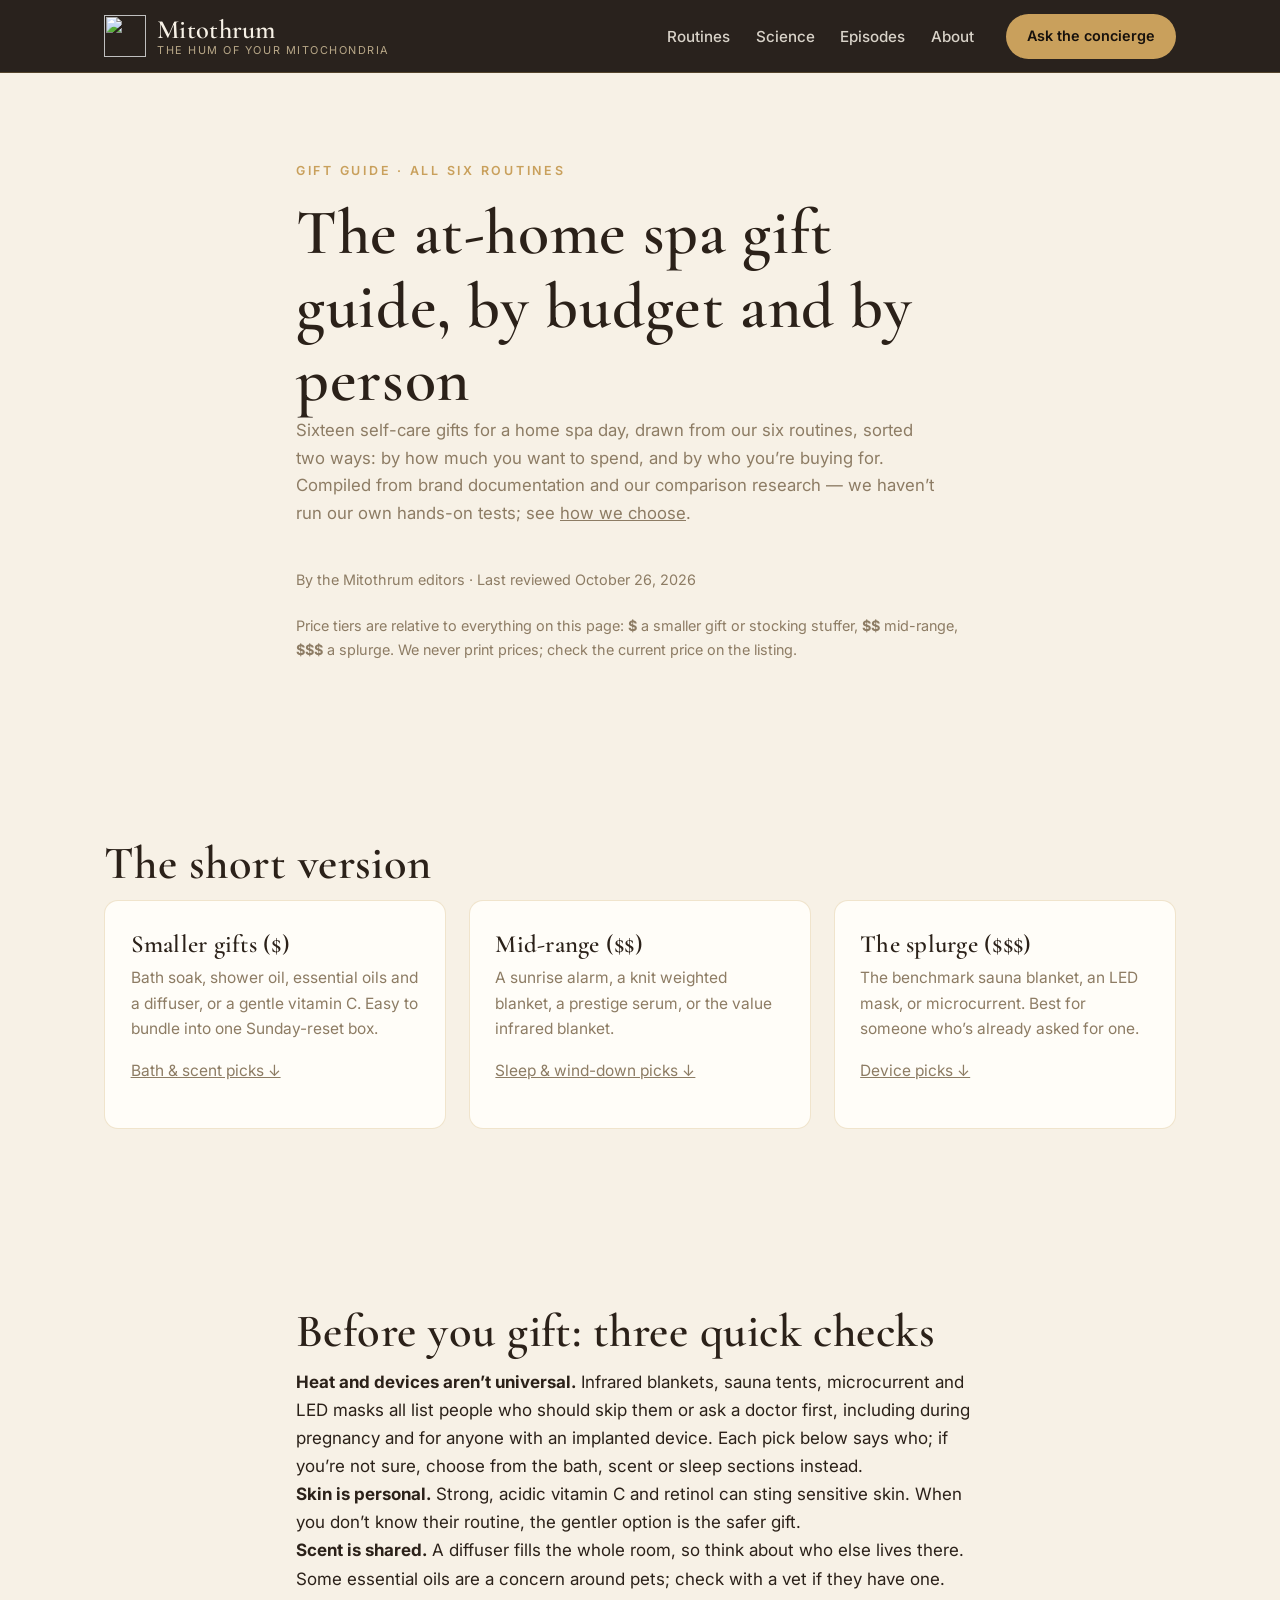
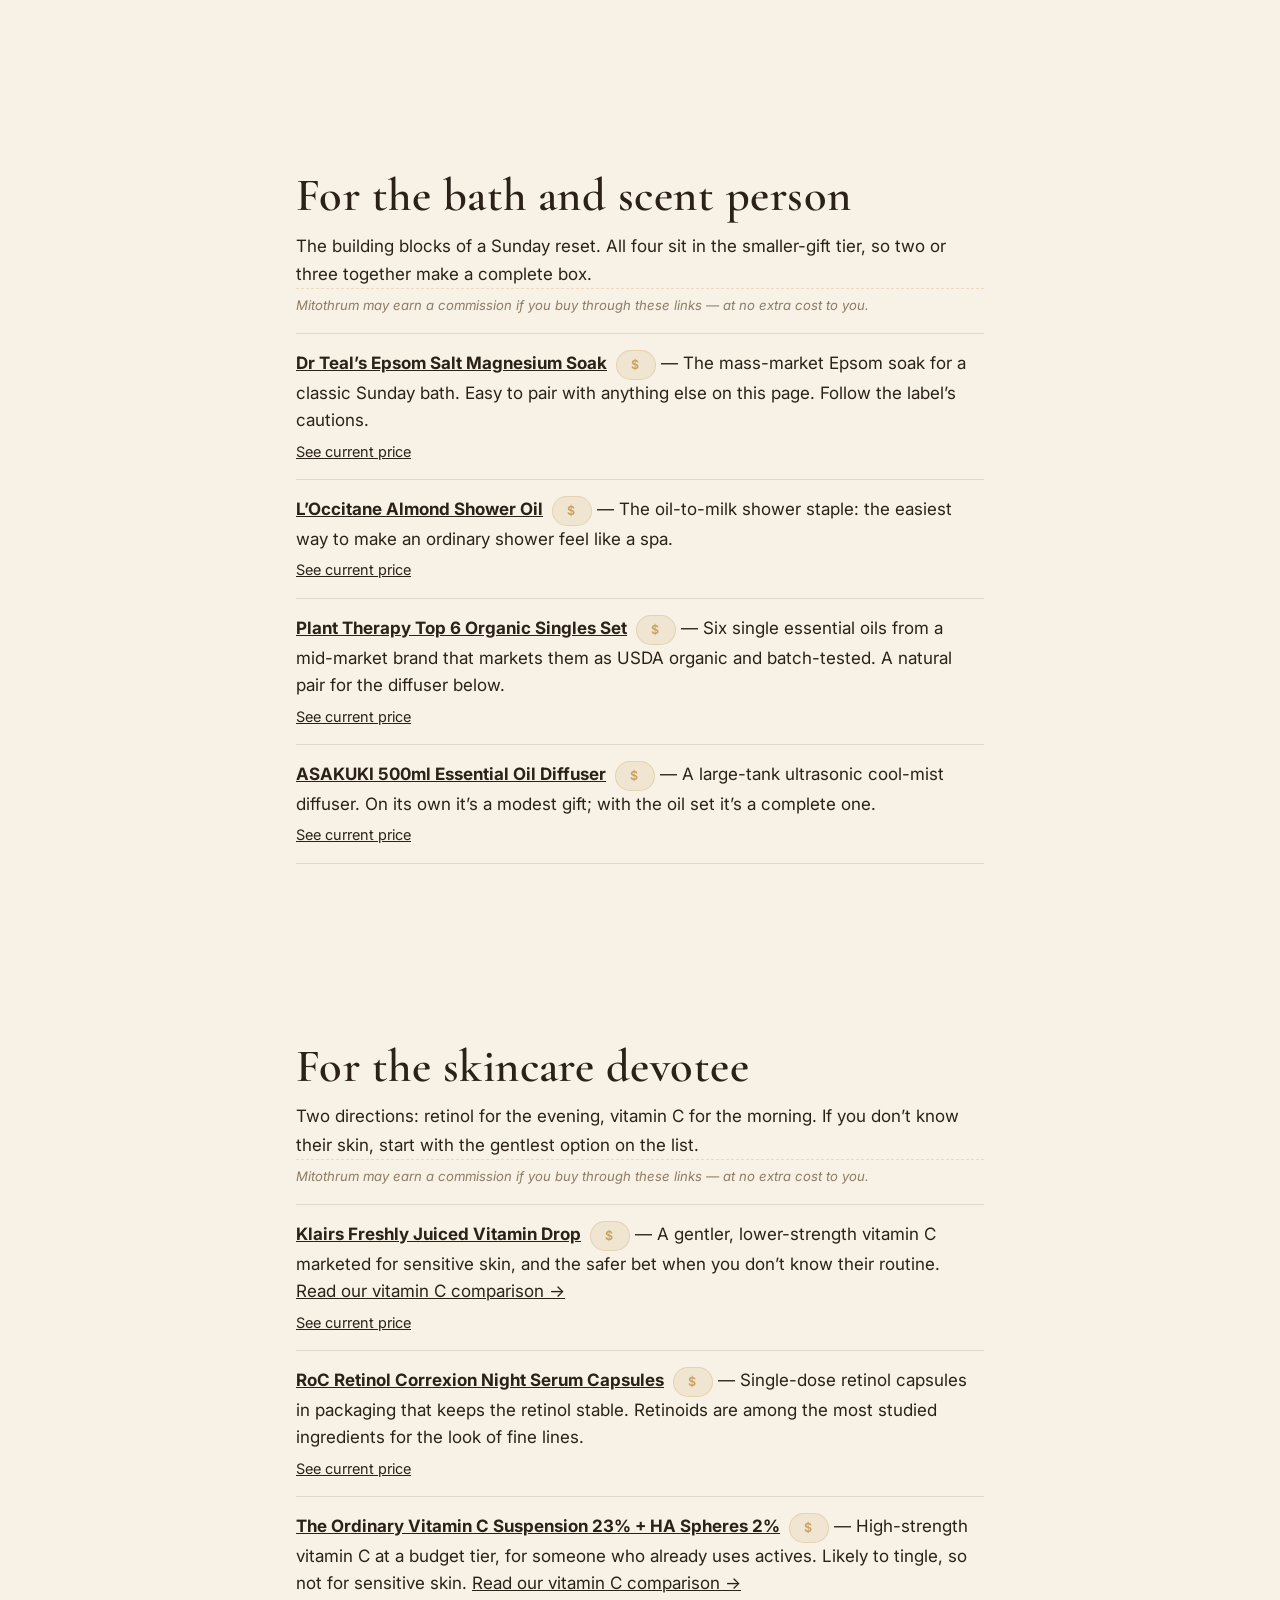
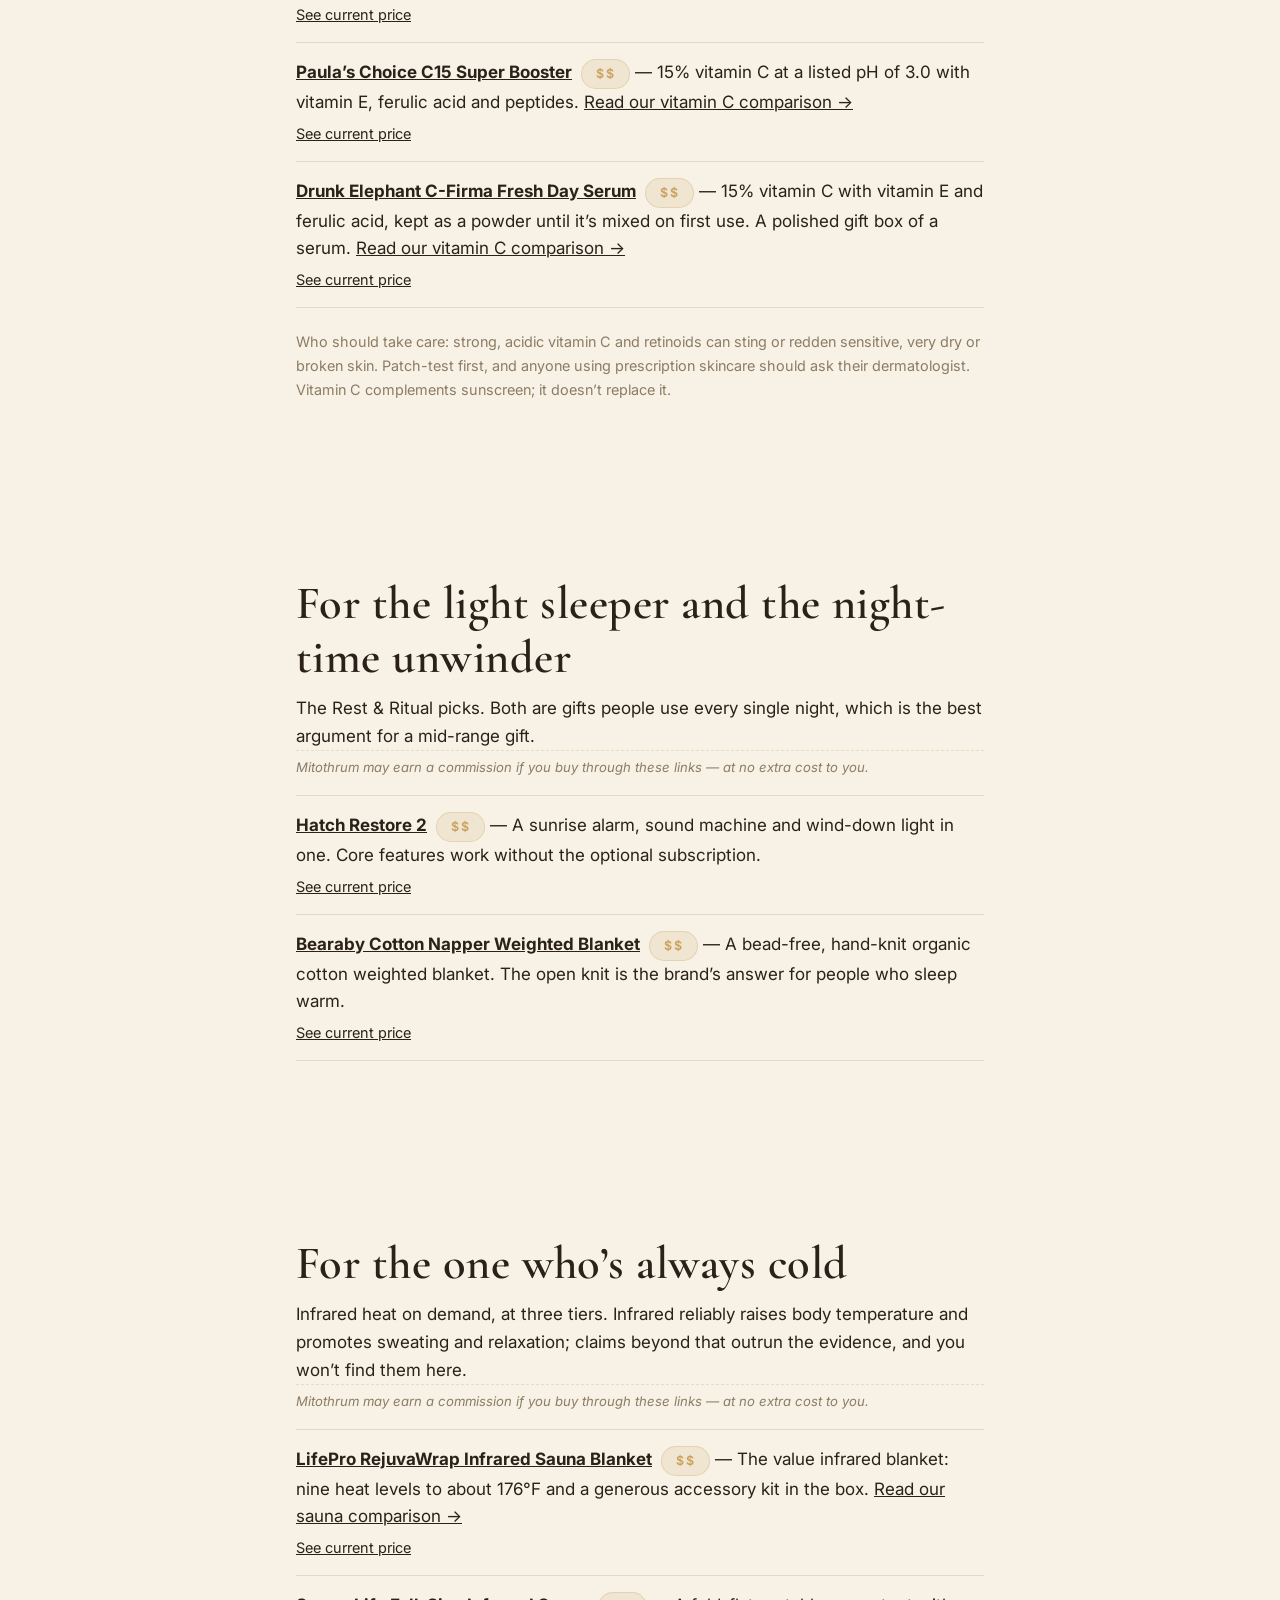
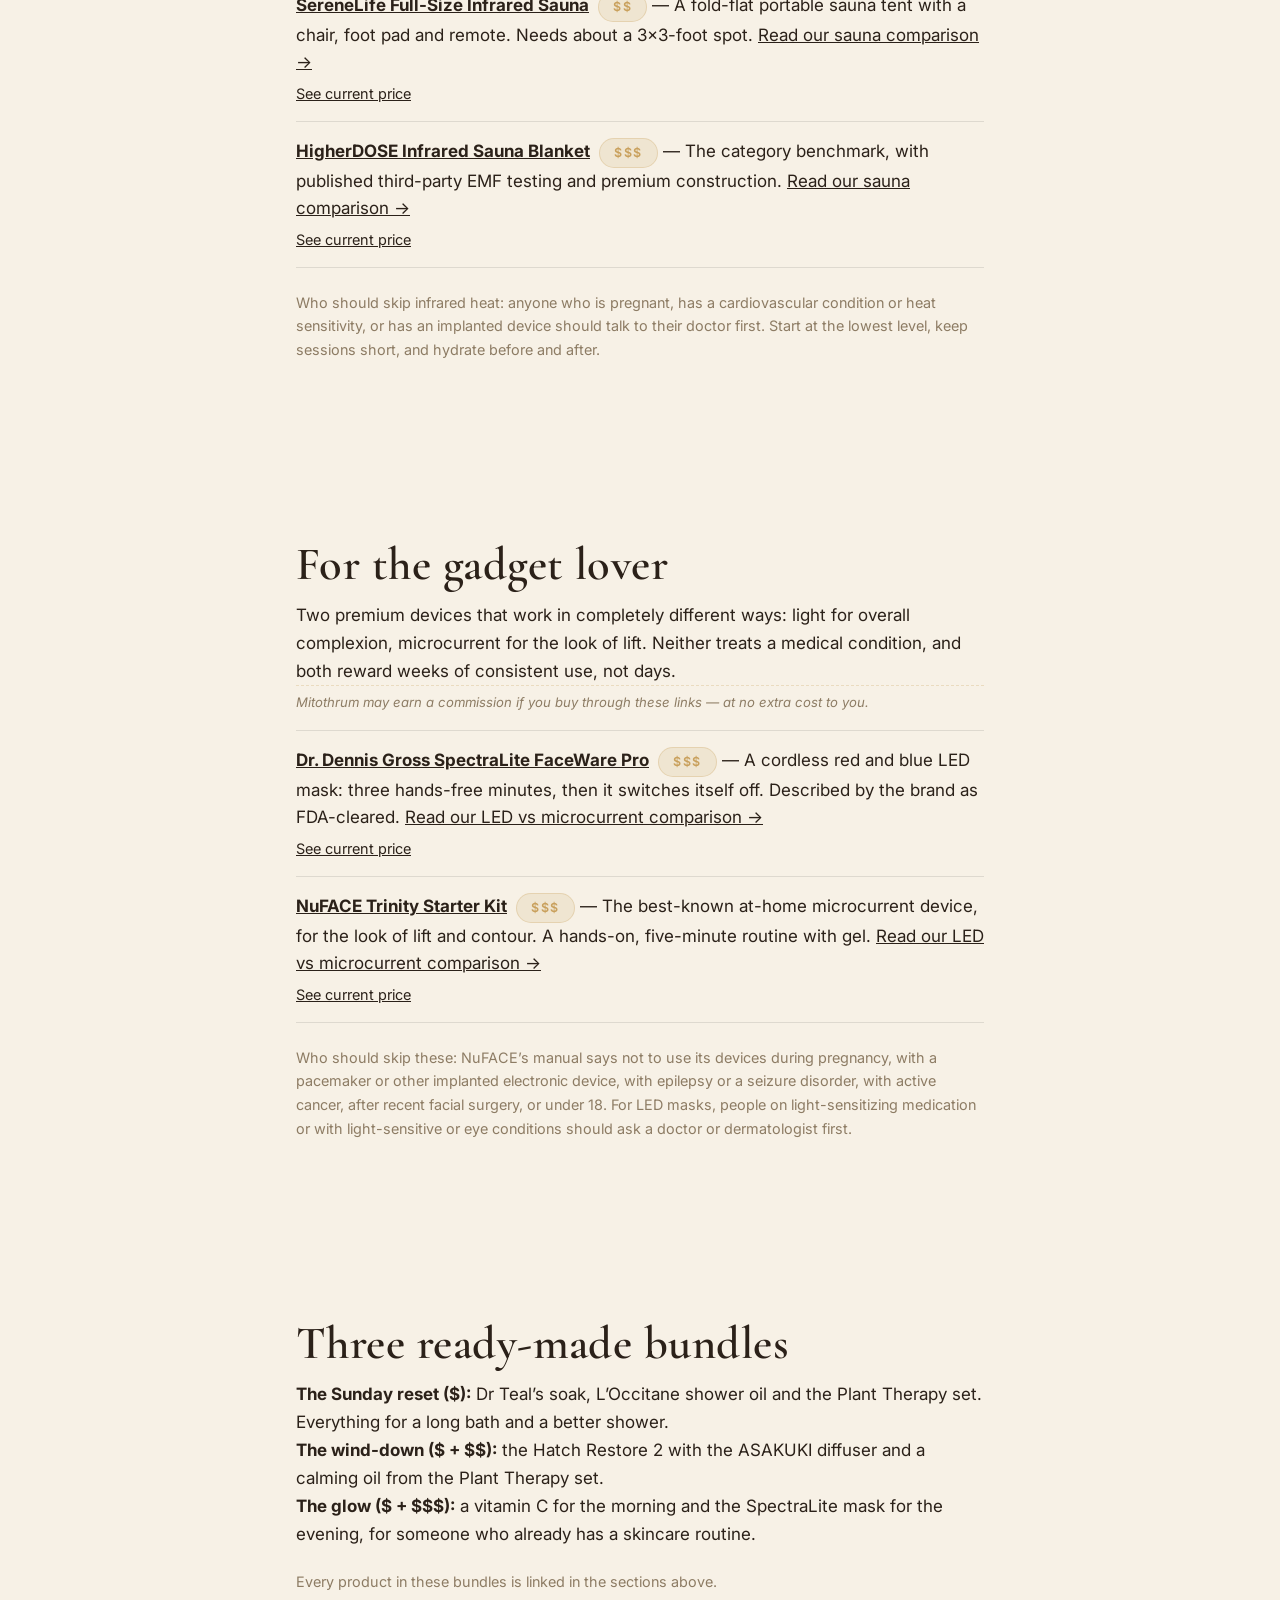
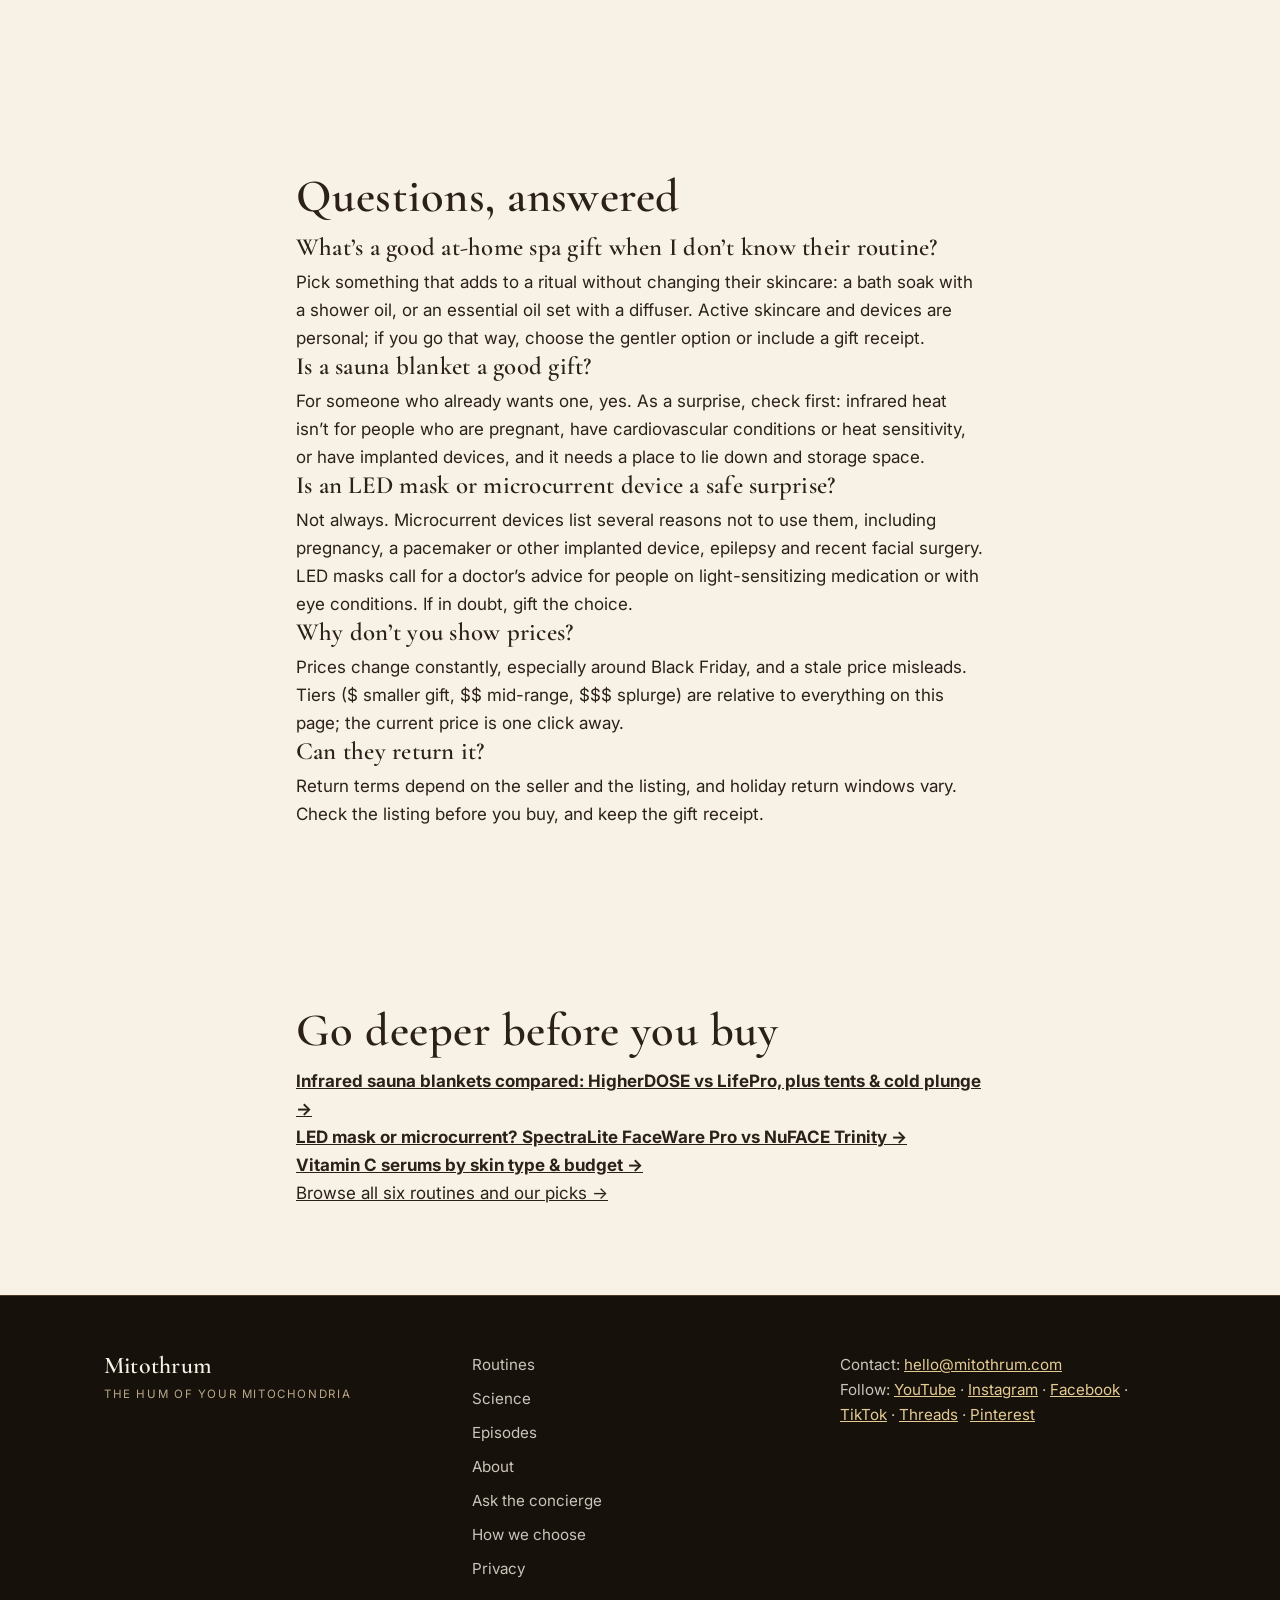
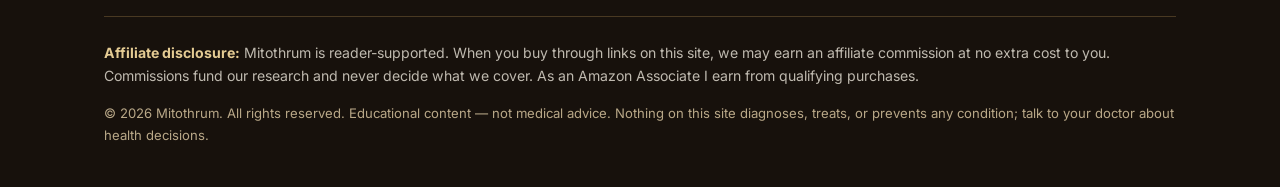
==== commit d057b326: "Add search synonyms on 4 pages (cosmetic/wellness framing) skin care, self-care, relaxation (home); " ====
--- a/at-home-spa-gift-guide.html
+++ b/at-home-spa-gift-guide.html
@@ -24,11 +24,11 @@
   <meta charset="UTF-8">
   <meta name="viewport" content="width=device-width, initial-scale=1.0">
   <title>At-Home Spa Gift Guide 2026: Gifts by Budget and by Person &mdash; Mitothrum</title>
-  <meta name="description" content="At-home spa gifts sorted by budget tier and by the person you&#x27;re buying for: bath and scent, skincare, sleep, infrared heat and beauty devices, with who should skip each and what to check before gifting.">
+  <meta name="description" content="At-home spa gifts for a home spa day or a pamper night, sorted by budget tier and by the person you&#x27;re buying for: bath and scent, skincare, sleep, infrared heat and beauty devices, with who should skip each and what to check before gifting.">
   <link rel="canonical" href="https://mitothrum.com/at-home-spa-gift-guide.html">
   <meta property="og:type" content="article">
   <meta property="og:title" content="The At-Home Spa Gift Guide, by Budget and by Person">
-  <meta property="og:description" content="At-home spa gifts sorted by budget tier and by the person you&#x27;re buying for: bath and scent, skincare, sleep, infrared heat and beauty devices, with who should skip each and what to check before gifting.">
+  <meta property="og:description" content="At-home spa gifts for a home spa day or a pamper night, sorted by budget tier and by the person you&#x27;re buying for: bath and scent, skincare, sleep, infrared heat and beauty devices, with who should skip each and what to check before gifting.">
   <meta property="og:url" content="https://mitothrum.com/at-home-spa-gift-guide.html">
   <link rel="preconnect" href="https://fonts.googleapis.com">
   <link rel="preconnect" href="https://fonts.gstatic.com" crossorigin>
@@ -74,7 +74,7 @@
       <div class="wrap" style="max-width: 46rem;">
         <p class="eyebrow">Gift guide &middot; All six routines</p>
         <h1>The at-home spa gift guide, by budget and by person</h1>
-        <p class="section-sub">Sixteen gifts drawn from our six routines, sorted two ways: by how much you want to spend, and by who you&rsquo;re buying for. Compiled from brand documentation and our comparison research &mdash; we haven&rsquo;t run our own hands-on tests; see <a href="methodology.html">how we choose</a>.</p>
+        <p class="section-sub">Sixteen self-care gifts for a home spa day, drawn from our six routines, sorted two ways: by how much you want to spend, and by who you&rsquo;re buying for. Compiled from brand documentation and our comparison research &mdash; we haven&rsquo;t run our own hands-on tests; see <a href="methodology.html">how we choose</a>.</p>
         <p class="table-note">By the Mitothrum editors &middot; Last reviewed October 26, 2026</p>
         <p class="table-note">Price tiers are relative to everything on this page: <strong>$</strong> a smaller gift or stocking stuffer, <strong>$$</strong> mid-range, <strong>$$$</strong> a splurge. We never print prices; check the current price on the listing.</p>
       </div>
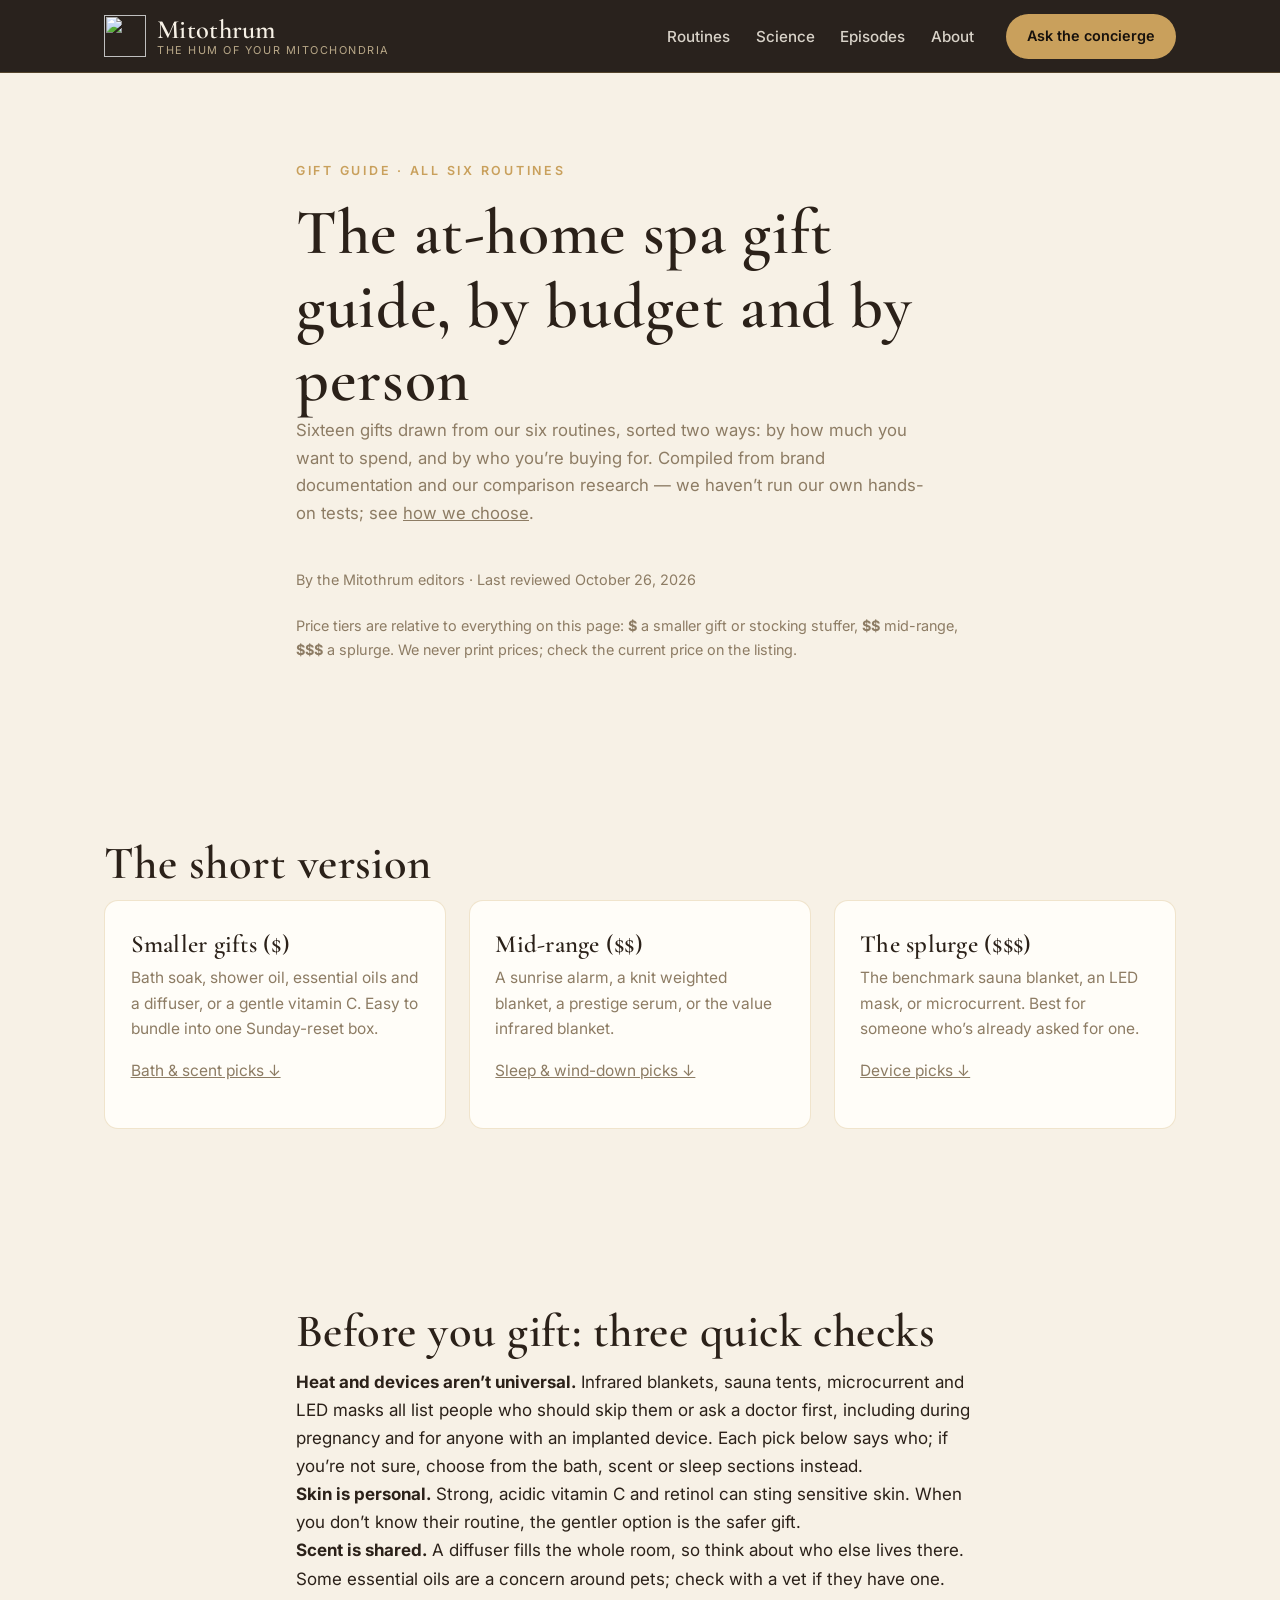
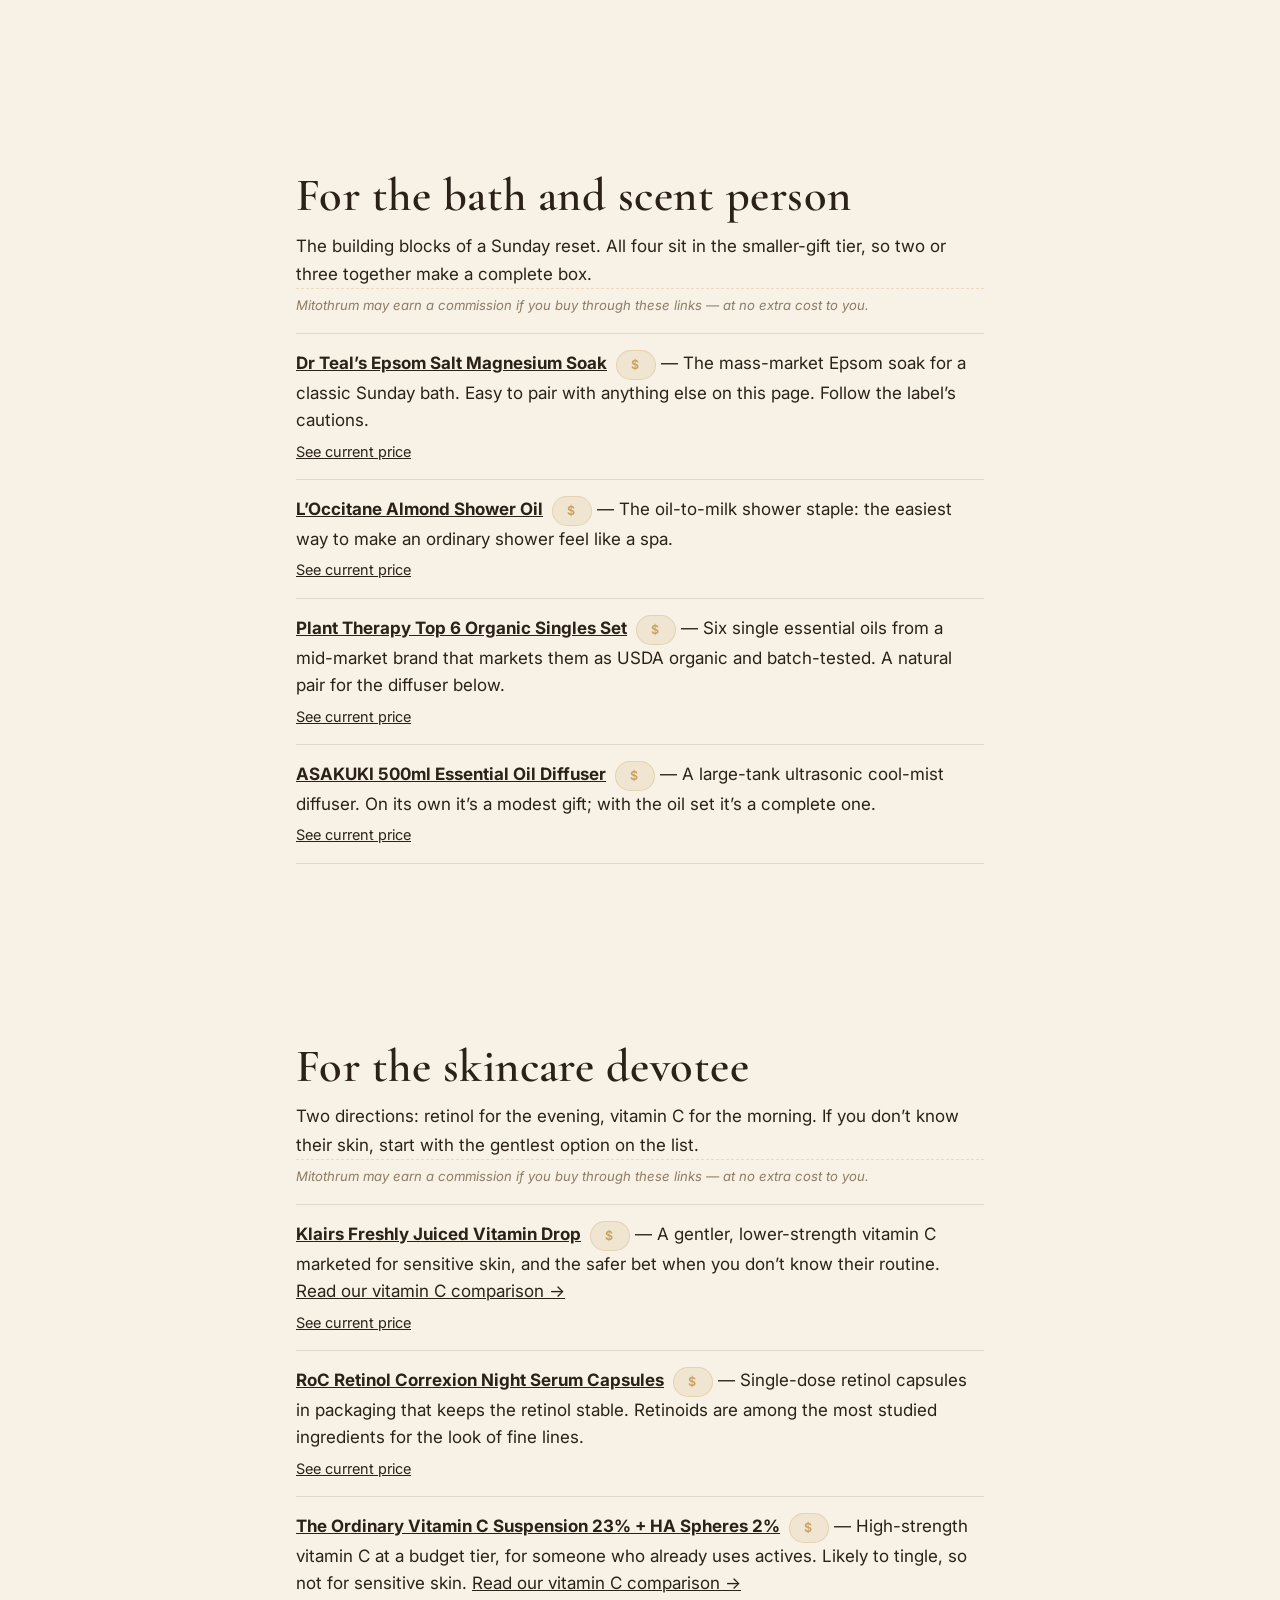
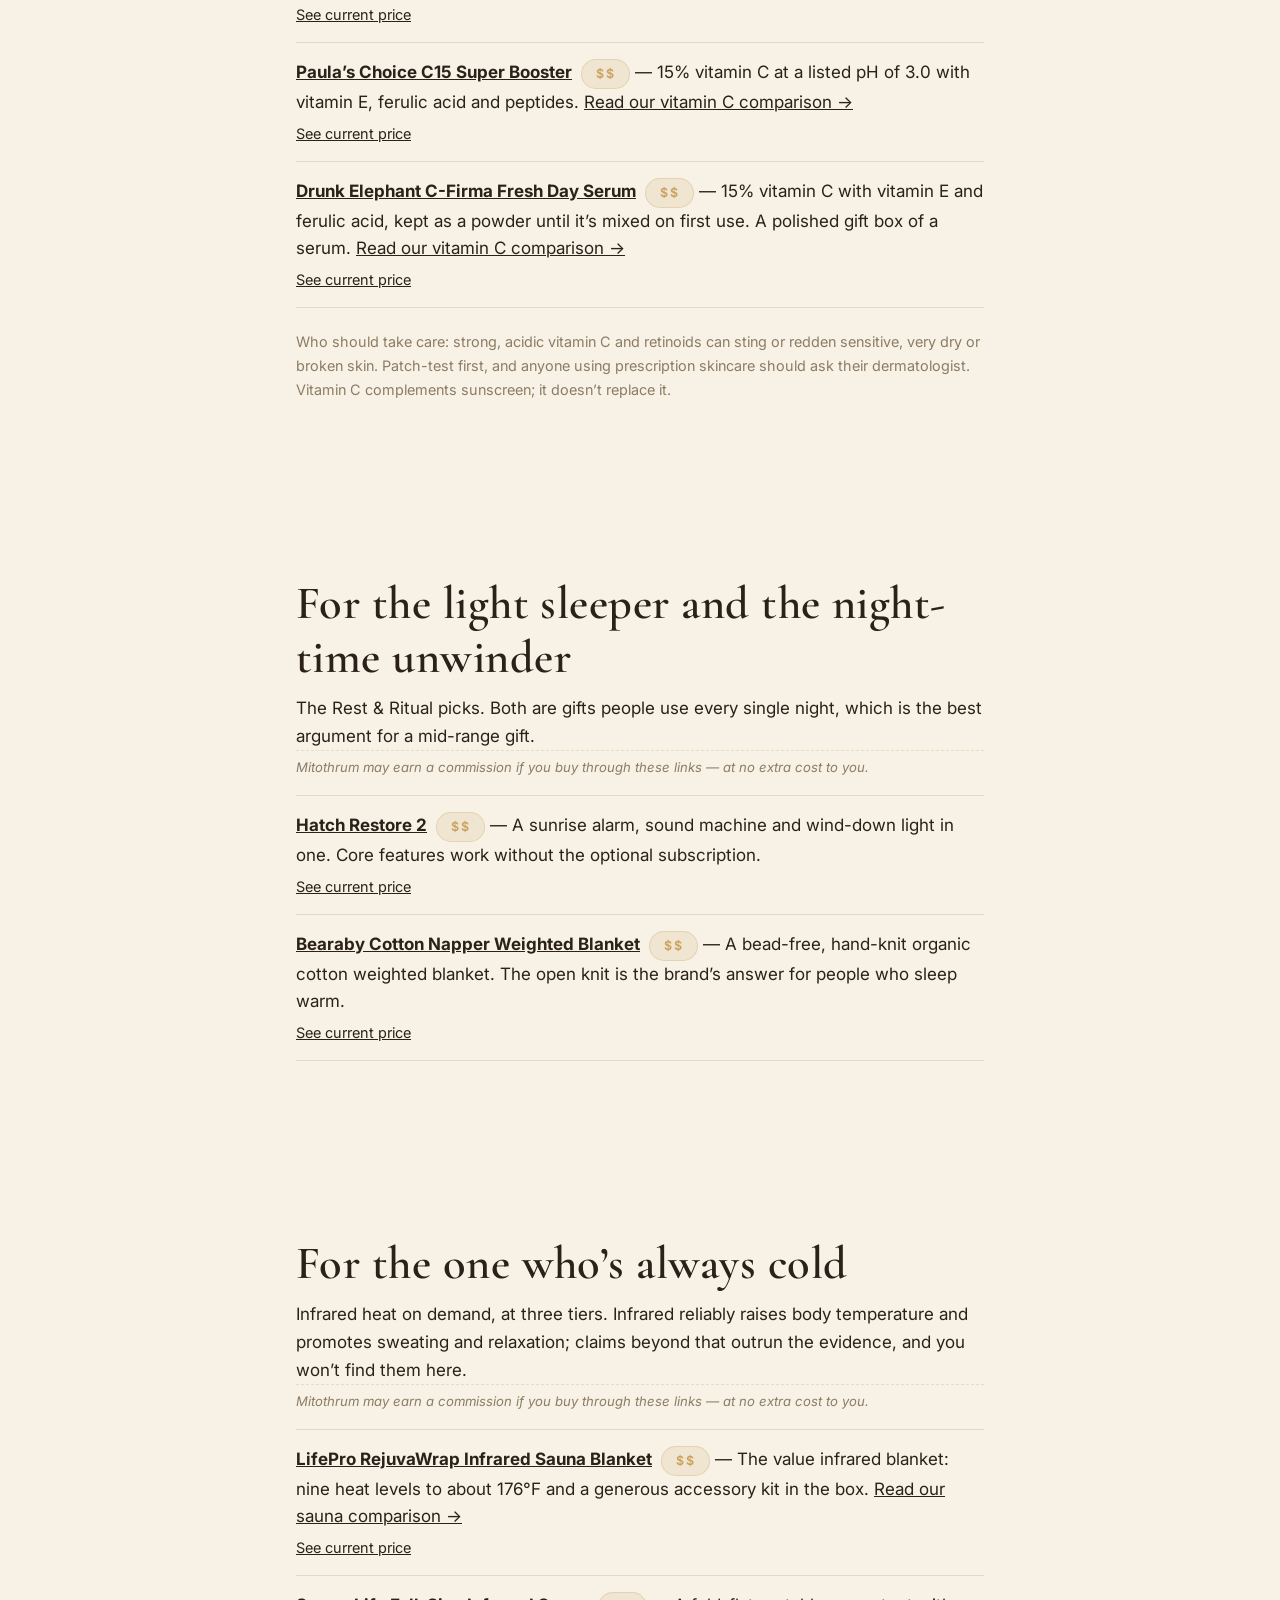
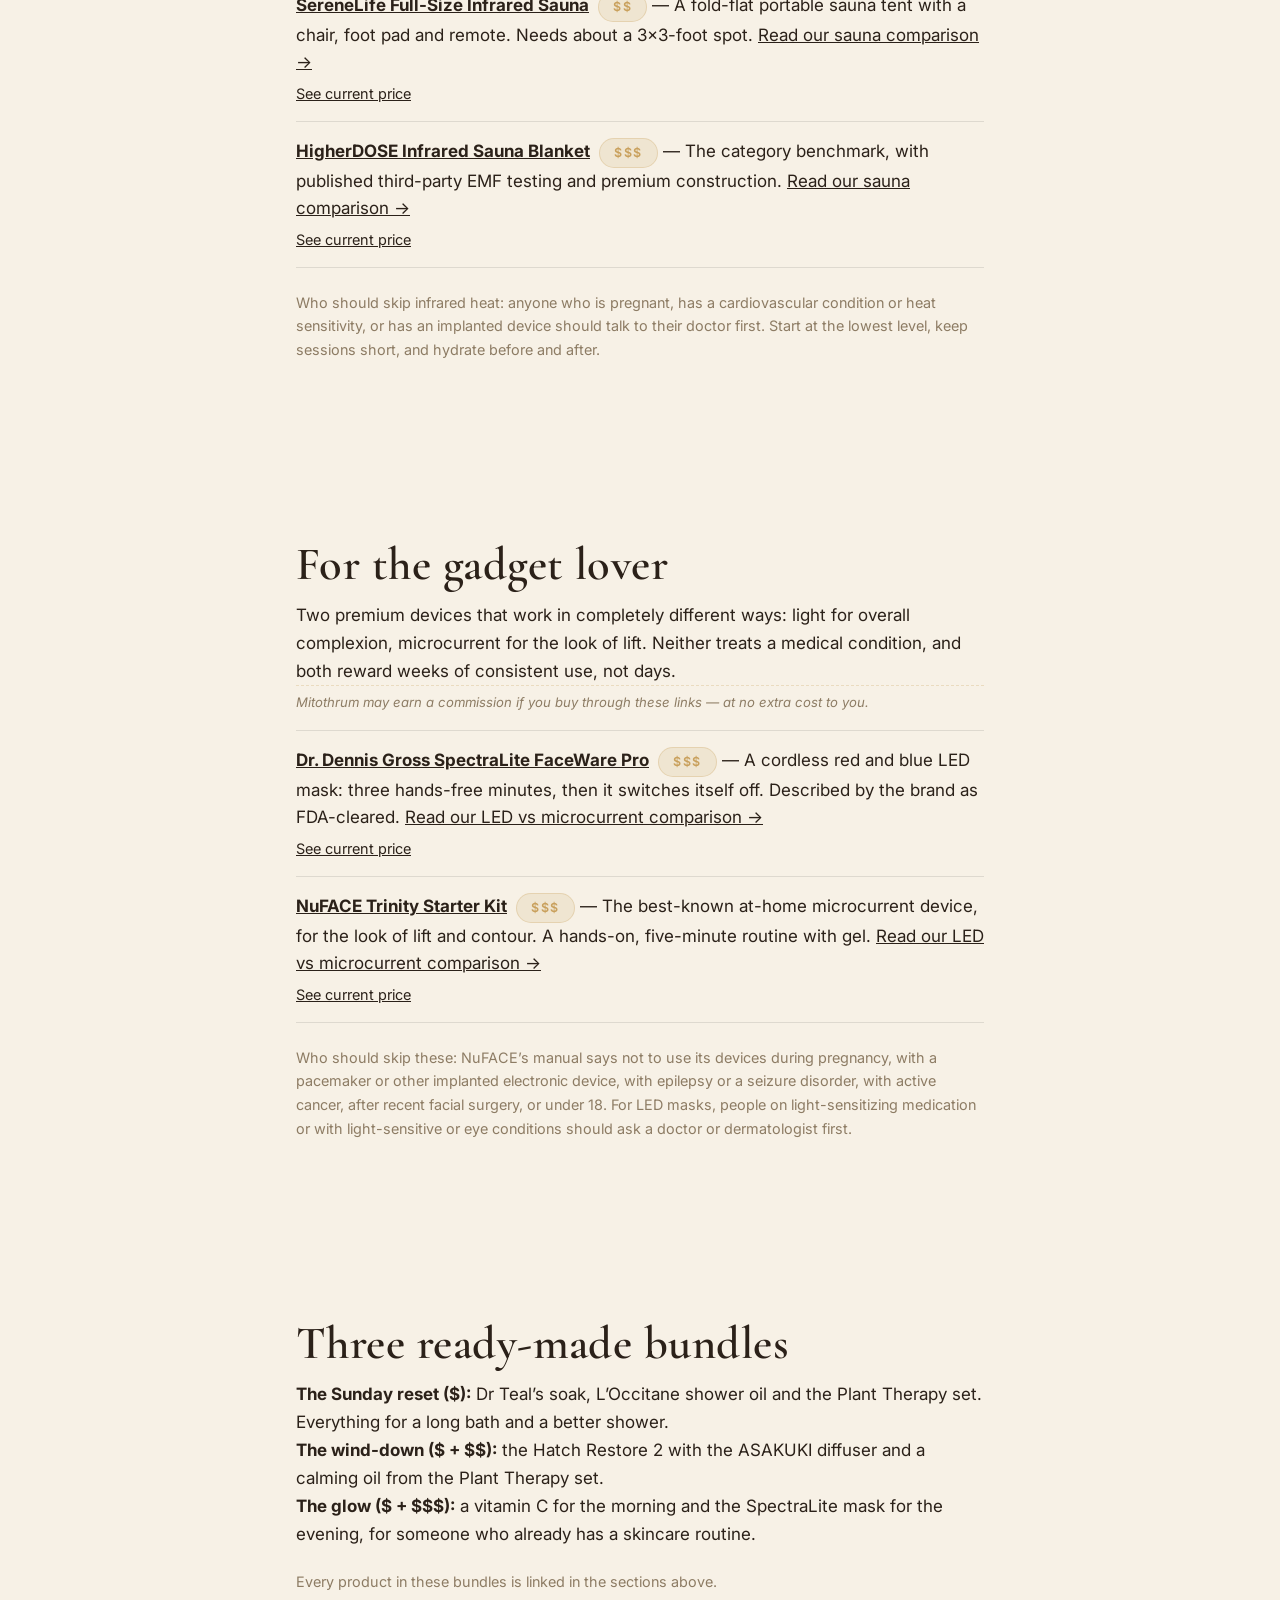
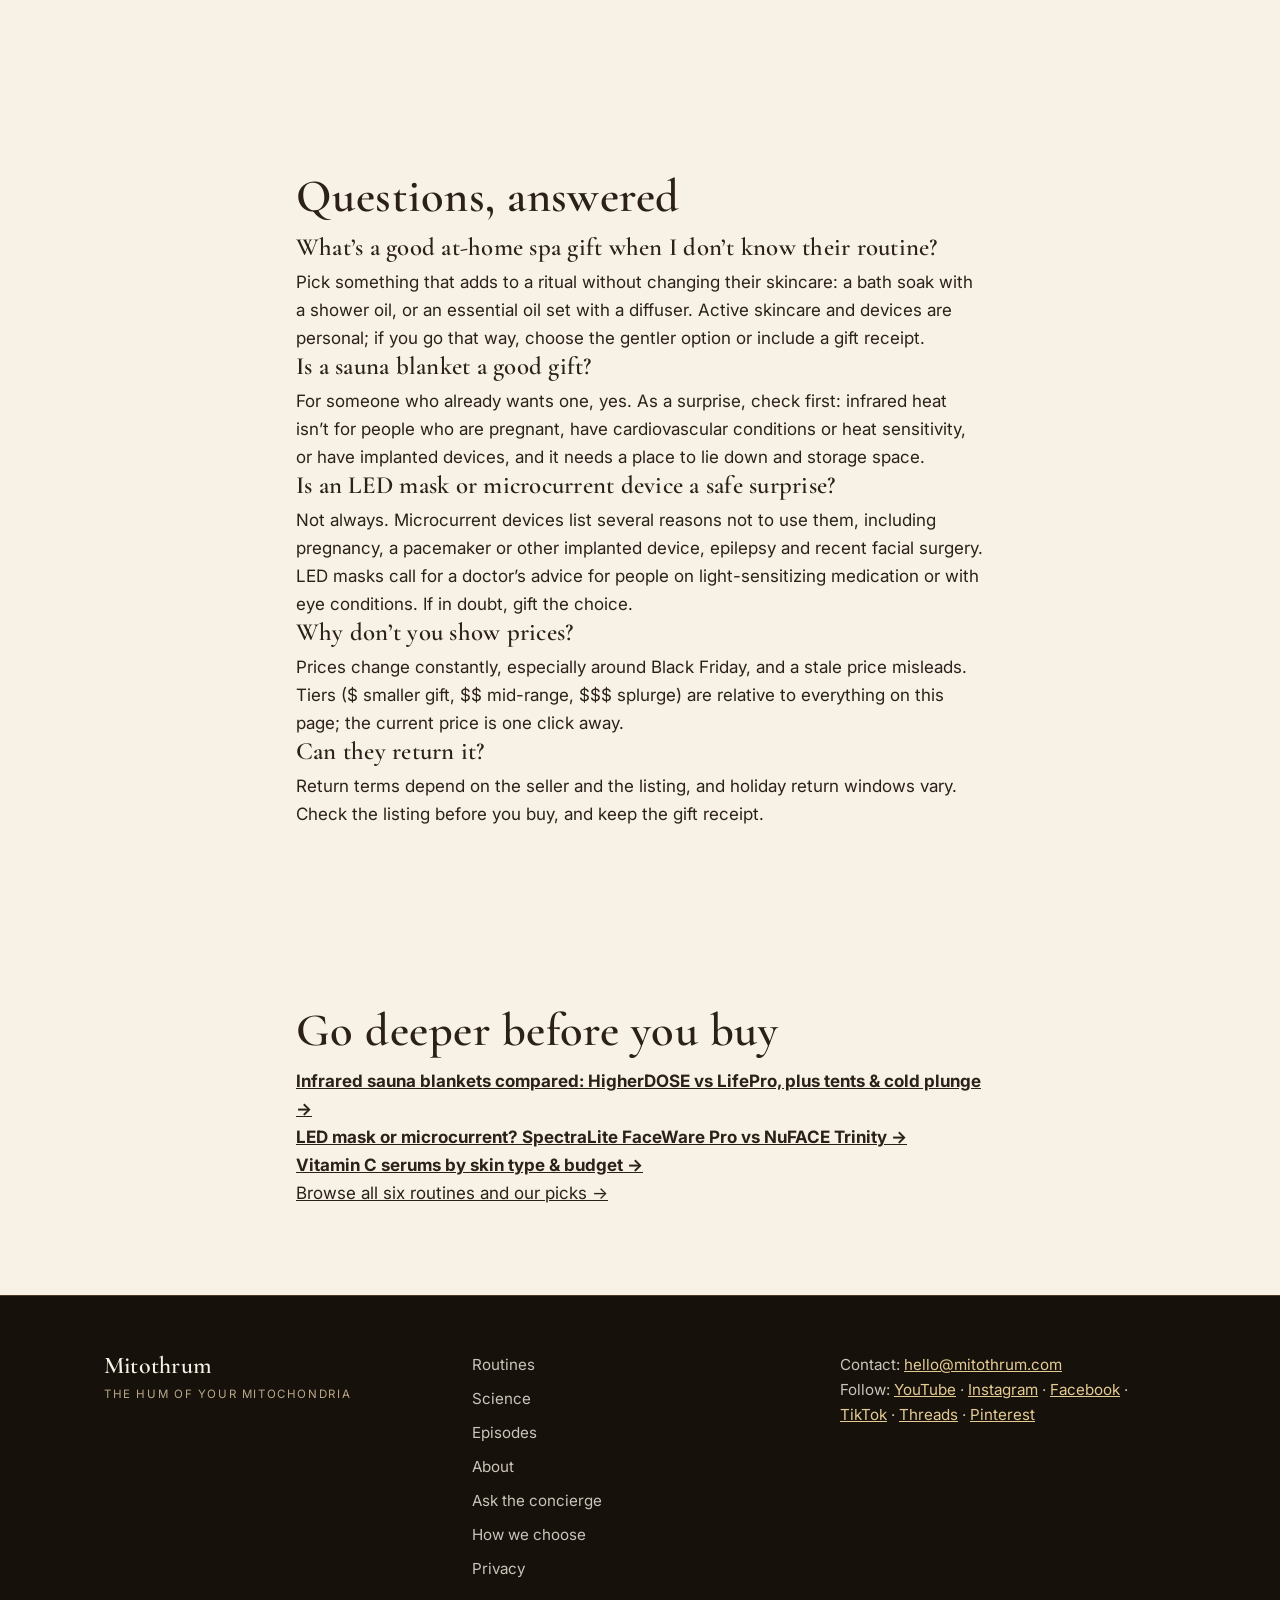
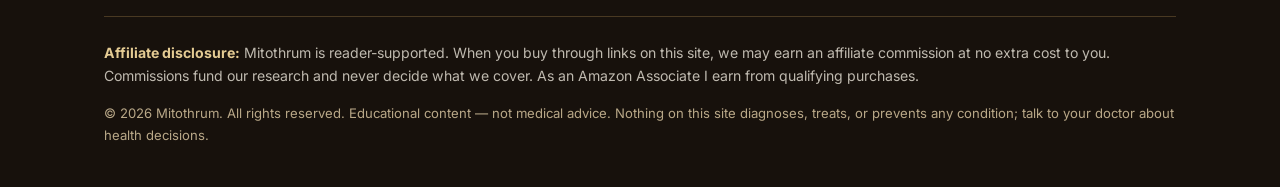
==== commit eb9b4976: "Merge pull request #6 from mquinn52/routine-wording Use "routine" on search and navigation surfaces;" ====
--- a/at-home-spa-gift-guide.html
+++ b/at-home-spa-gift-guide.html
@@ -24,11 +24,11 @@
   <meta charset="UTF-8">
   <meta name="viewport" content="width=device-width, initial-scale=1.0">
   <title>At-Home Spa Gift Guide 2026: Gifts by Budget and by Person &mdash; Mitothrum</title>
-  <meta name="description" content="At-home spa gifts for a home spa day or a pamper night, sorted by budget tier and by the person you&#x27;re buying for: bath and scent, skincare, sleep, infrared heat and beauty devices, with who should skip each and what to check before gifting.">
+  <meta name="description" content="At-home spa gifts sorted by budget tier and by the person you&#x27;re buying for: bath and scent, skincare, sleep, infrared heat and beauty devices, with who should skip each and what to check before gifting.">
   <link rel="canonical" href="https://mitothrum.com/at-home-spa-gift-guide.html">
   <meta property="og:type" content="article">
   <meta property="og:title" content="The At-Home Spa Gift Guide, by Budget and by Person">
-  <meta property="og:description" content="At-home spa gifts for a home spa day or a pamper night, sorted by budget tier and by the person you&#x27;re buying for: bath and scent, skincare, sleep, infrared heat and beauty devices, with who should skip each and what to check before gifting.">
+  <meta property="og:description" content="At-home spa gifts sorted by budget tier and by the person you&#x27;re buying for: bath and scent, skincare, sleep, infrared heat and beauty devices, with who should skip each and what to check before gifting.">
   <meta property="og:url" content="https://mitothrum.com/at-home-spa-gift-guide.html">
   <link rel="preconnect" href="https://fonts.googleapis.com">
   <link rel="preconnect" href="https://fonts.gstatic.com" crossorigin>
@@ -74,7 +74,7 @@
       <div class="wrap" style="max-width: 46rem;">
         <p class="eyebrow">Gift guide &middot; All six routines</p>
         <h1>The at-home spa gift guide, by budget and by person</h1>
-        <p class="section-sub">Sixteen self-care gifts for a home spa day, drawn from our six routines, sorted two ways: by how much you want to spend, and by who you&rsquo;re buying for. Compiled from brand documentation and our comparison research &mdash; we haven&rsquo;t run our own hands-on tests; see <a href="methodology.html">how we choose</a>.</p>
+        <p class="section-sub">Sixteen gifts drawn from our six routines, sorted two ways: by how much you want to spend, and by who you&rsquo;re buying for. Compiled from brand documentation and our comparison research &mdash; we haven&rsquo;t run our own hands-on tests; see <a href="methodology.html">how we choose</a>.</p>
         <p class="table-note">By the Mitothrum editors &middot; Last reviewed October 26, 2026</p>
         <p class="table-note">Price tiers are relative to everything on this page: <strong>$</strong> a smaller gift or stocking stuffer, <strong>$$</strong> mid-range, <strong>$$$</strong> a splurge. We never print prices; check the current price on the listing.</p>
       </div>
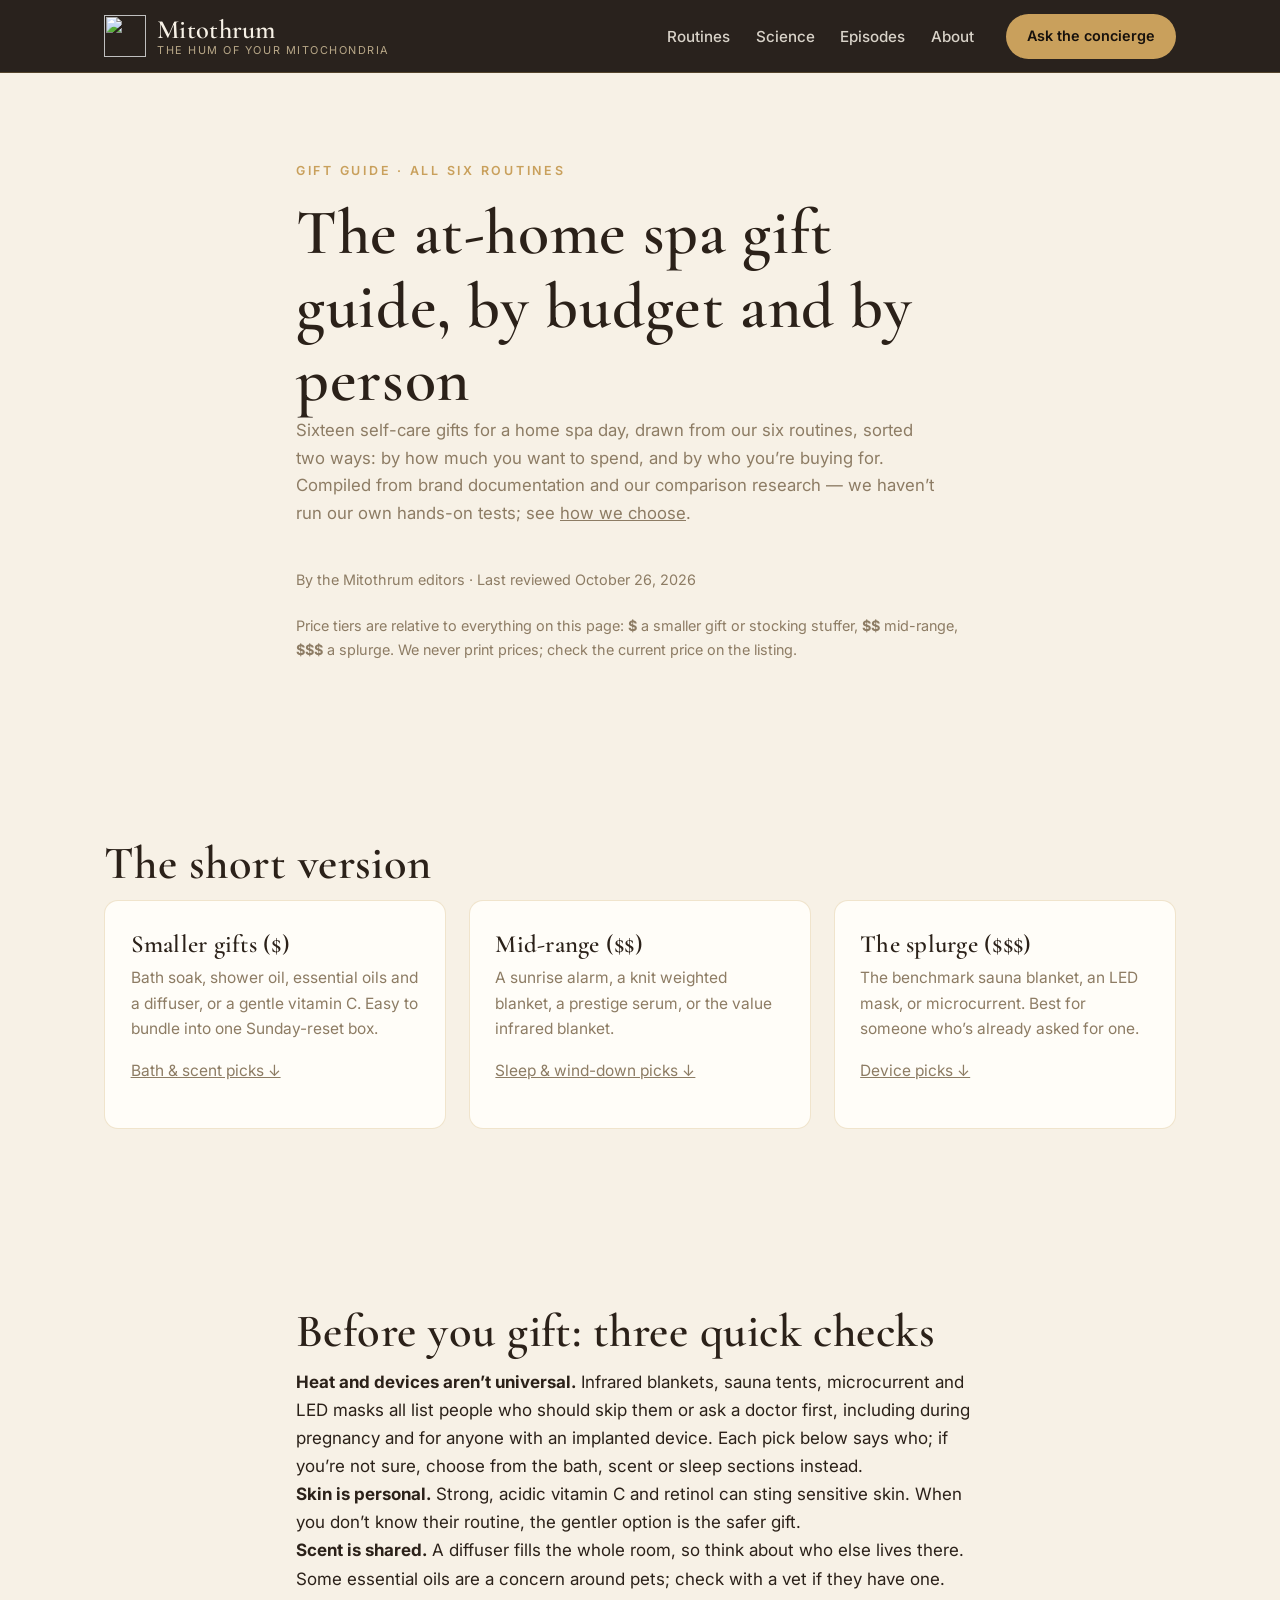
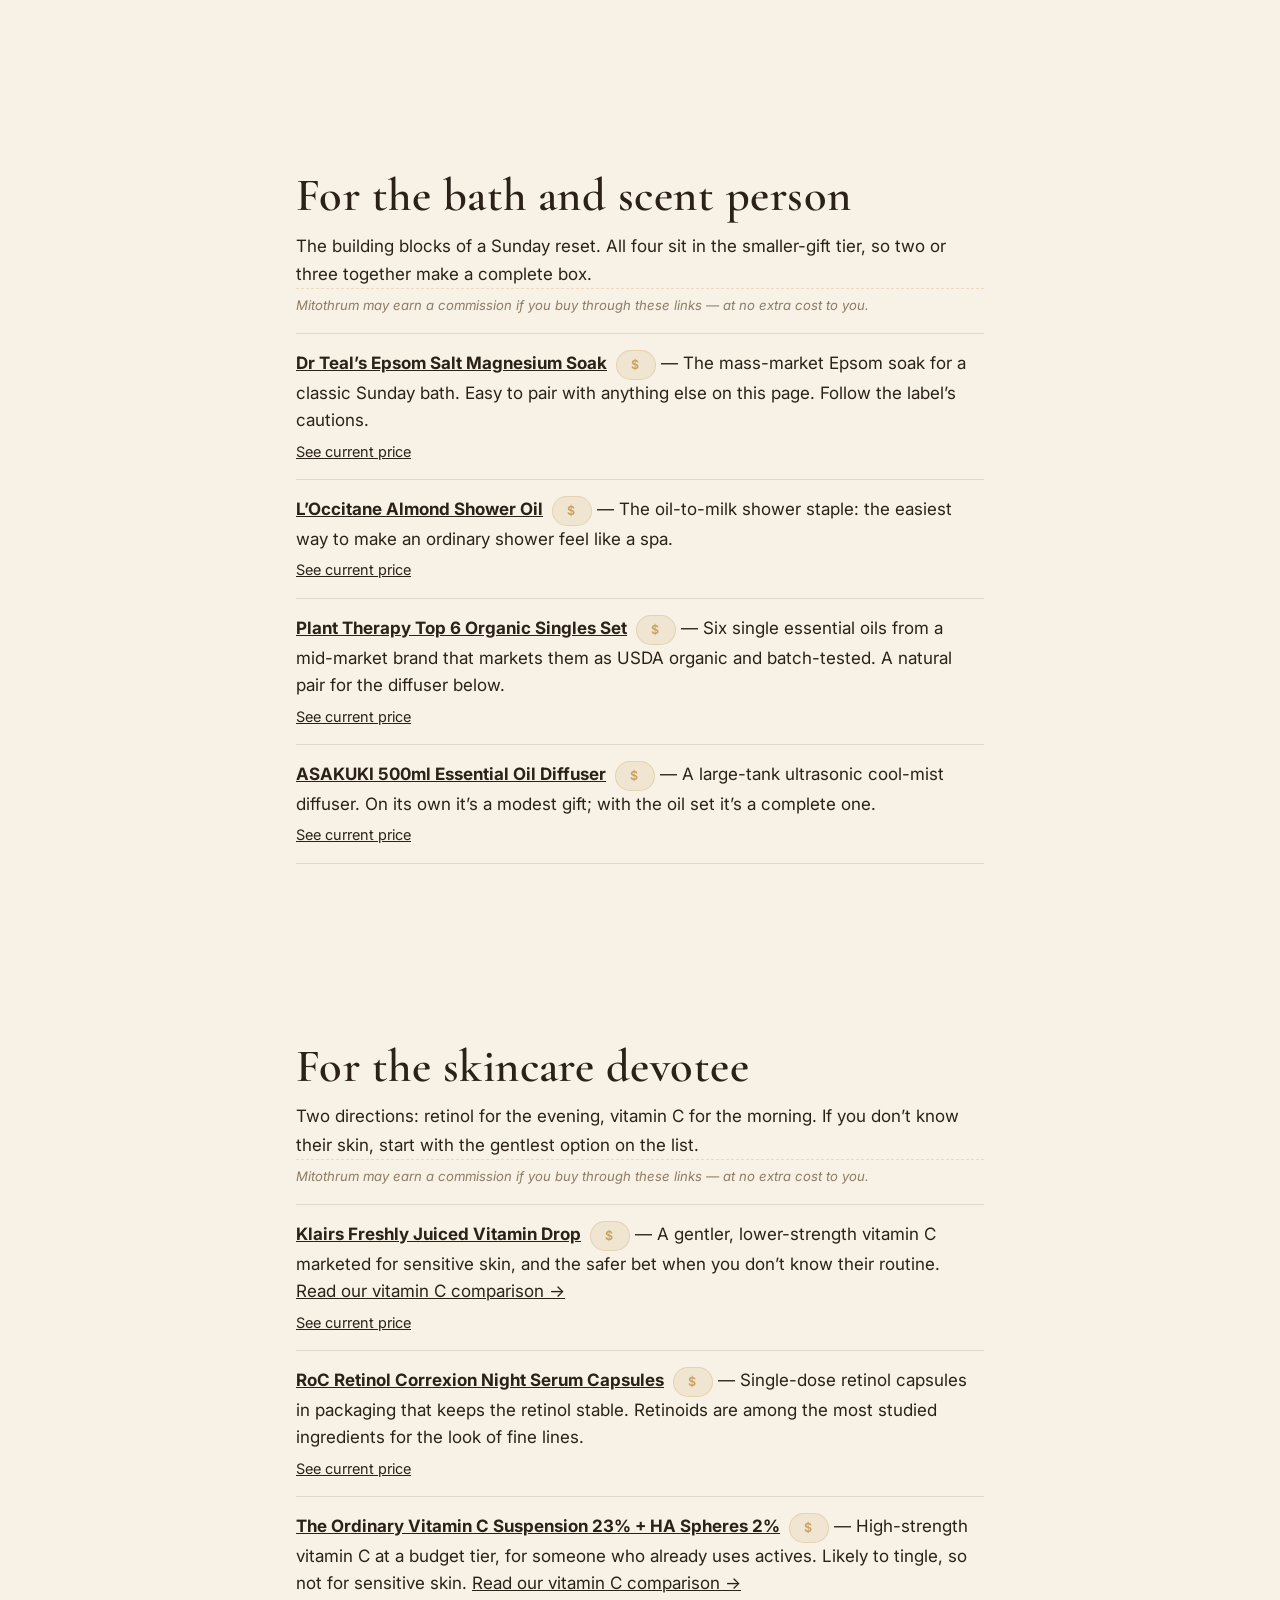
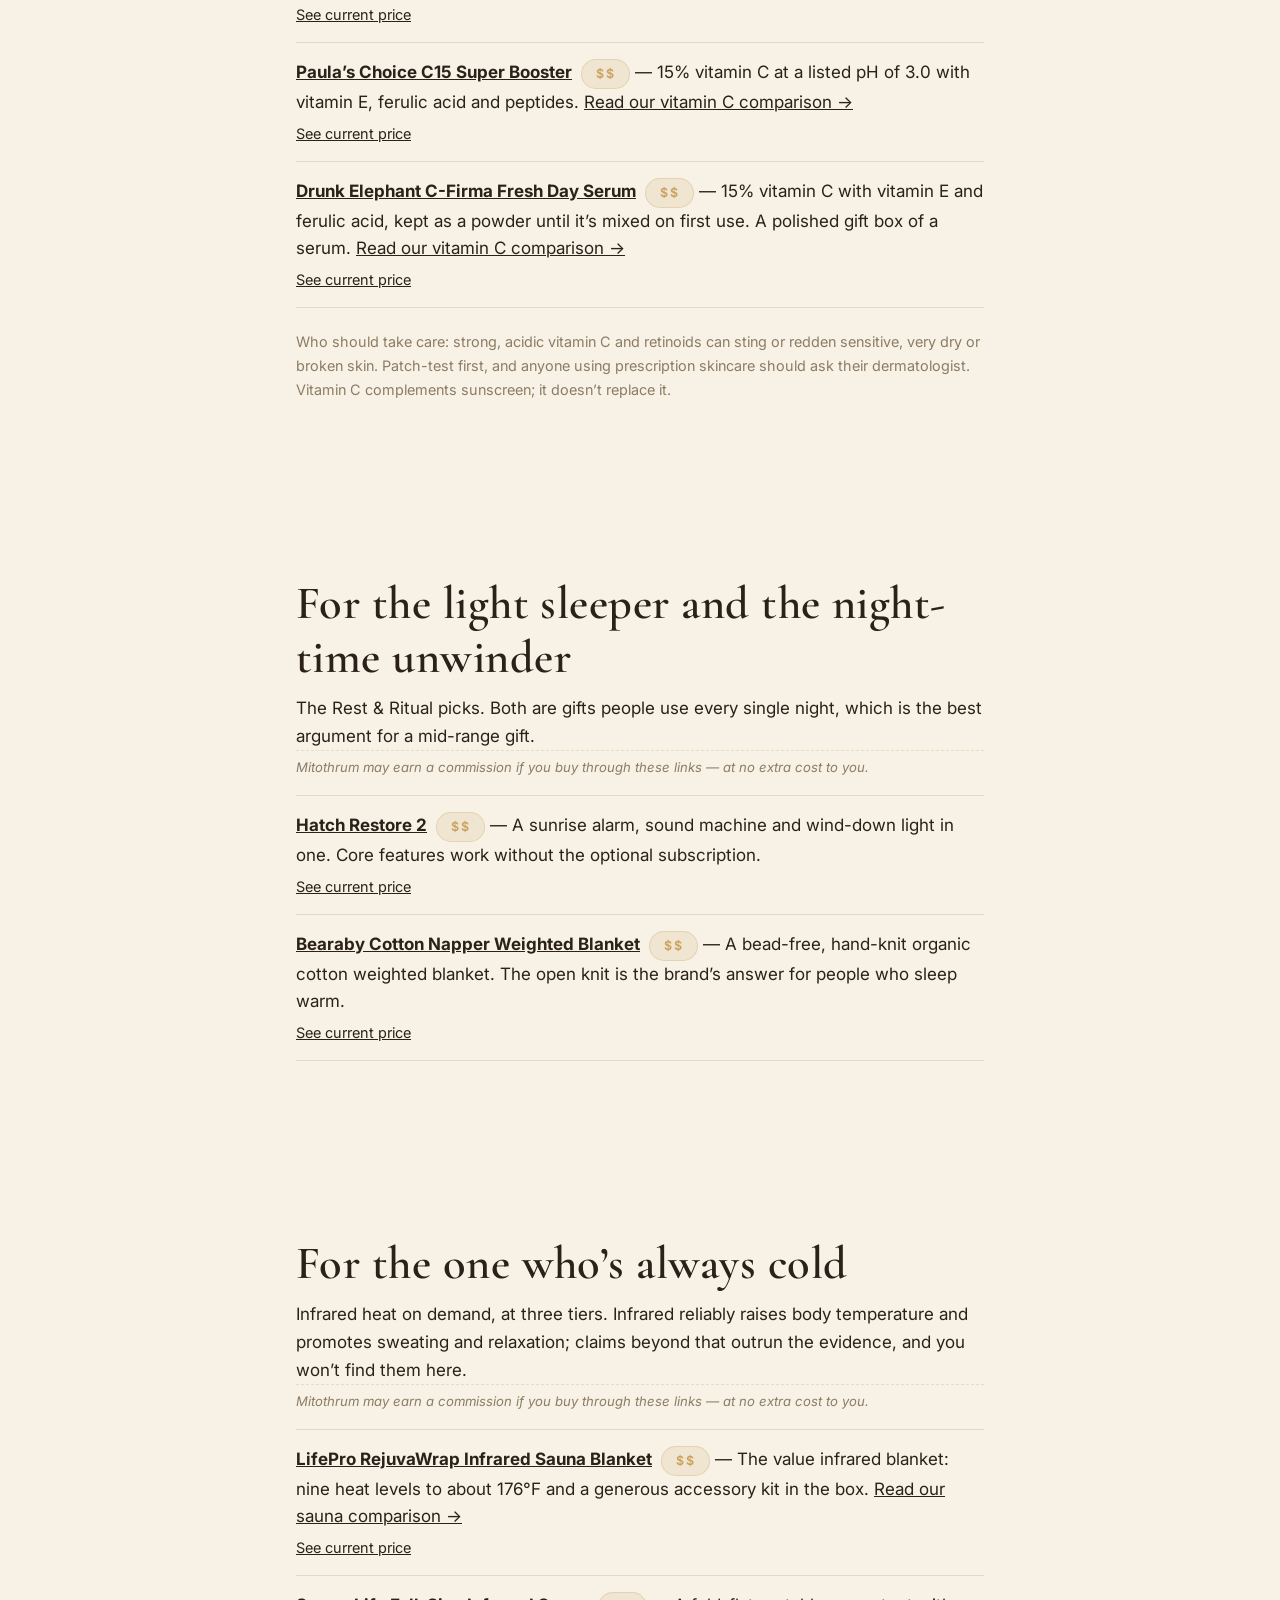
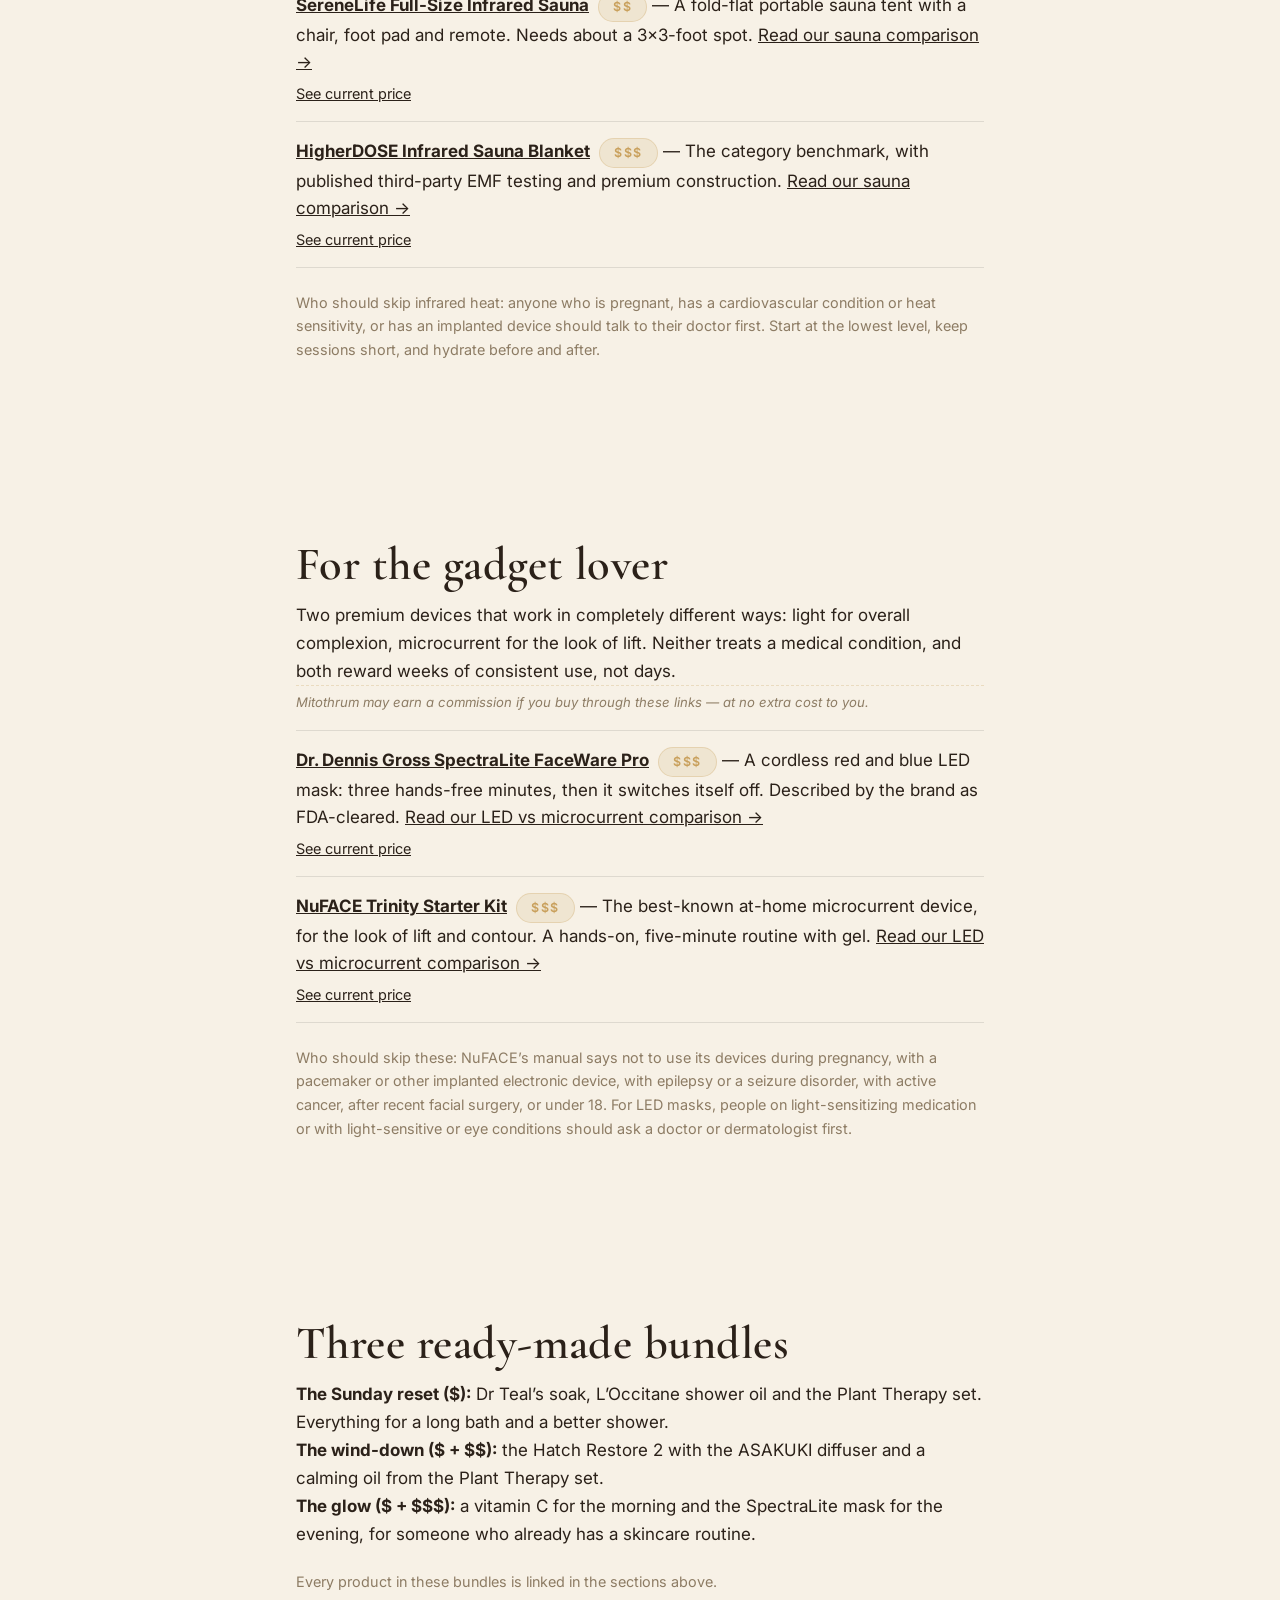
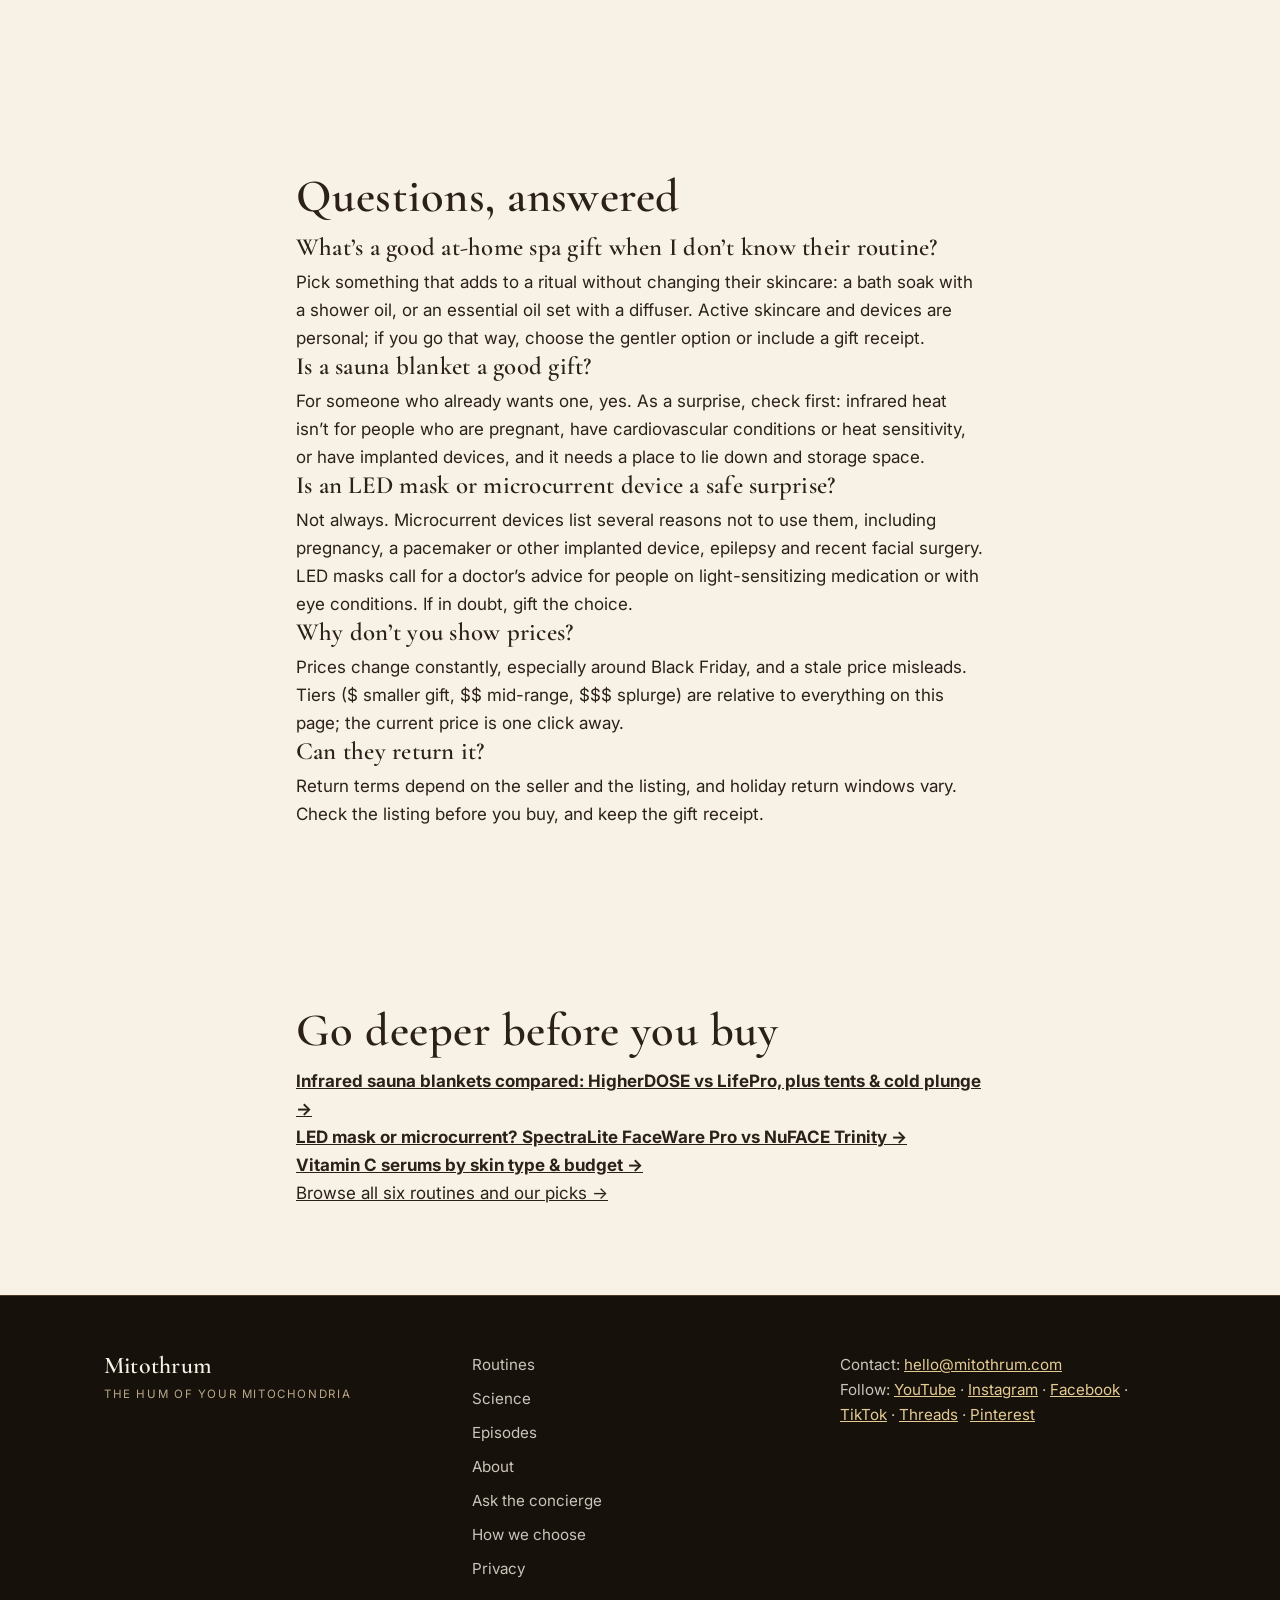
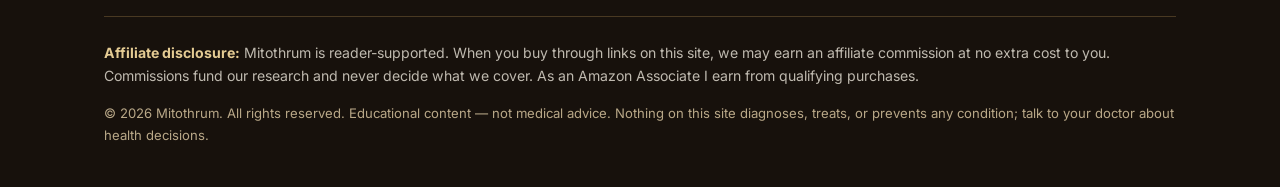
==== commit d3e60c45: "Merge pull request #7 from mquinn52/seo-synonyms Add search synonyms on 4 pages (cosmetic/wellness f" ====
--- a/at-home-spa-gift-guide.html
+++ b/at-home-spa-gift-guide.html
@@ -24,11 +24,11 @@
   <meta charset="UTF-8">
   <meta name="viewport" content="width=device-width, initial-scale=1.0">
   <title>At-Home Spa Gift Guide 2026: Gifts by Budget and by Person &mdash; Mitothrum</title>
-  <meta name="description" content="At-home spa gifts sorted by budget tier and by the person you&#x27;re buying for: bath and scent, skincare, sleep, infrared heat and beauty devices, with who should skip each and what to check before gifting.">
+  <meta name="description" content="At-home spa gifts for a home spa day or a pamper night, sorted by budget tier and by the person you&#x27;re buying for: bath and scent, skincare, sleep, infrared heat and beauty devices, with who should skip each and what to check before gifting.">
   <link rel="canonical" href="https://mitothrum.com/at-home-spa-gift-guide.html">
   <meta property="og:type" content="article">
   <meta property="og:title" content="The At-Home Spa Gift Guide, by Budget and by Person">
-  <meta property="og:description" content="At-home spa gifts sorted by budget tier and by the person you&#x27;re buying for: bath and scent, skincare, sleep, infrared heat and beauty devices, with who should skip each and what to check before gifting.">
+  <meta property="og:description" content="At-home spa gifts for a home spa day or a pamper night, sorted by budget tier and by the person you&#x27;re buying for: bath and scent, skincare, sleep, infrared heat and beauty devices, with who should skip each and what to check before gifting.">
   <meta property="og:url" content="https://mitothrum.com/at-home-spa-gift-guide.html">
   <link rel="preconnect" href="https://fonts.googleapis.com">
   <link rel="preconnect" href="https://fonts.gstatic.com" crossorigin>
@@ -74,7 +74,7 @@
       <div class="wrap" style="max-width: 46rem;">
         <p class="eyebrow">Gift guide &middot; All six routines</p>
         <h1>The at-home spa gift guide, by budget and by person</h1>
-        <p class="section-sub">Sixteen gifts drawn from our six routines, sorted two ways: by how much you want to spend, and by who you&rsquo;re buying for. Compiled from brand documentation and our comparison research &mdash; we haven&rsquo;t run our own hands-on tests; see <a href="methodology.html">how we choose</a>.</p>
+        <p class="section-sub">Sixteen self-care gifts for a home spa day, drawn from our six routines, sorted two ways: by how much you want to spend, and by who you&rsquo;re buying for. Compiled from brand documentation and our comparison research &mdash; we haven&rsquo;t run our own hands-on tests; see <a href="methodology.html">how we choose</a>.</p>
         <p class="table-note">By the Mitothrum editors &middot; Last reviewed October 26, 2026</p>
         <p class="table-note">Price tiers are relative to everything on this page: <strong>$</strong> a smaller gift or stocking stuffer, <strong>$$</strong> mid-range, <strong>$$$</strong> a splurge. We never print prices; check the current price on the listing.</p>
       </div>
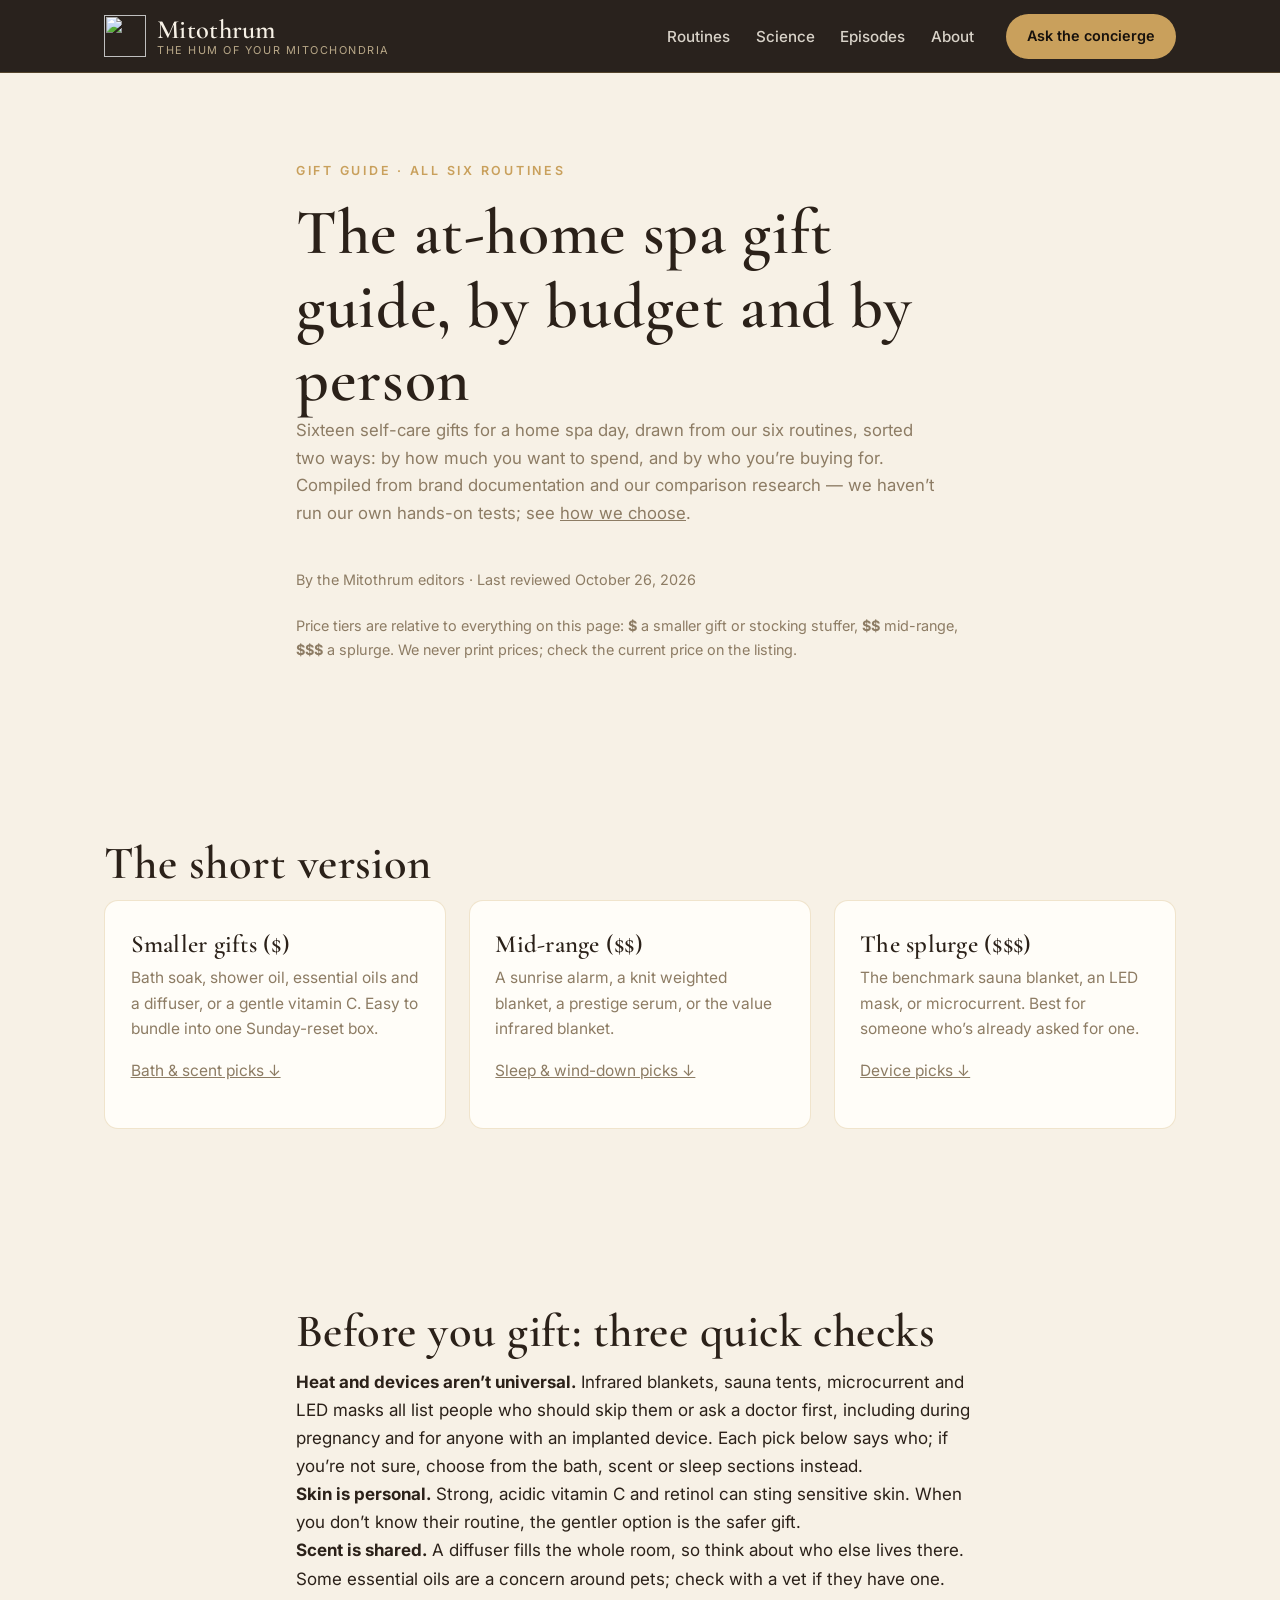
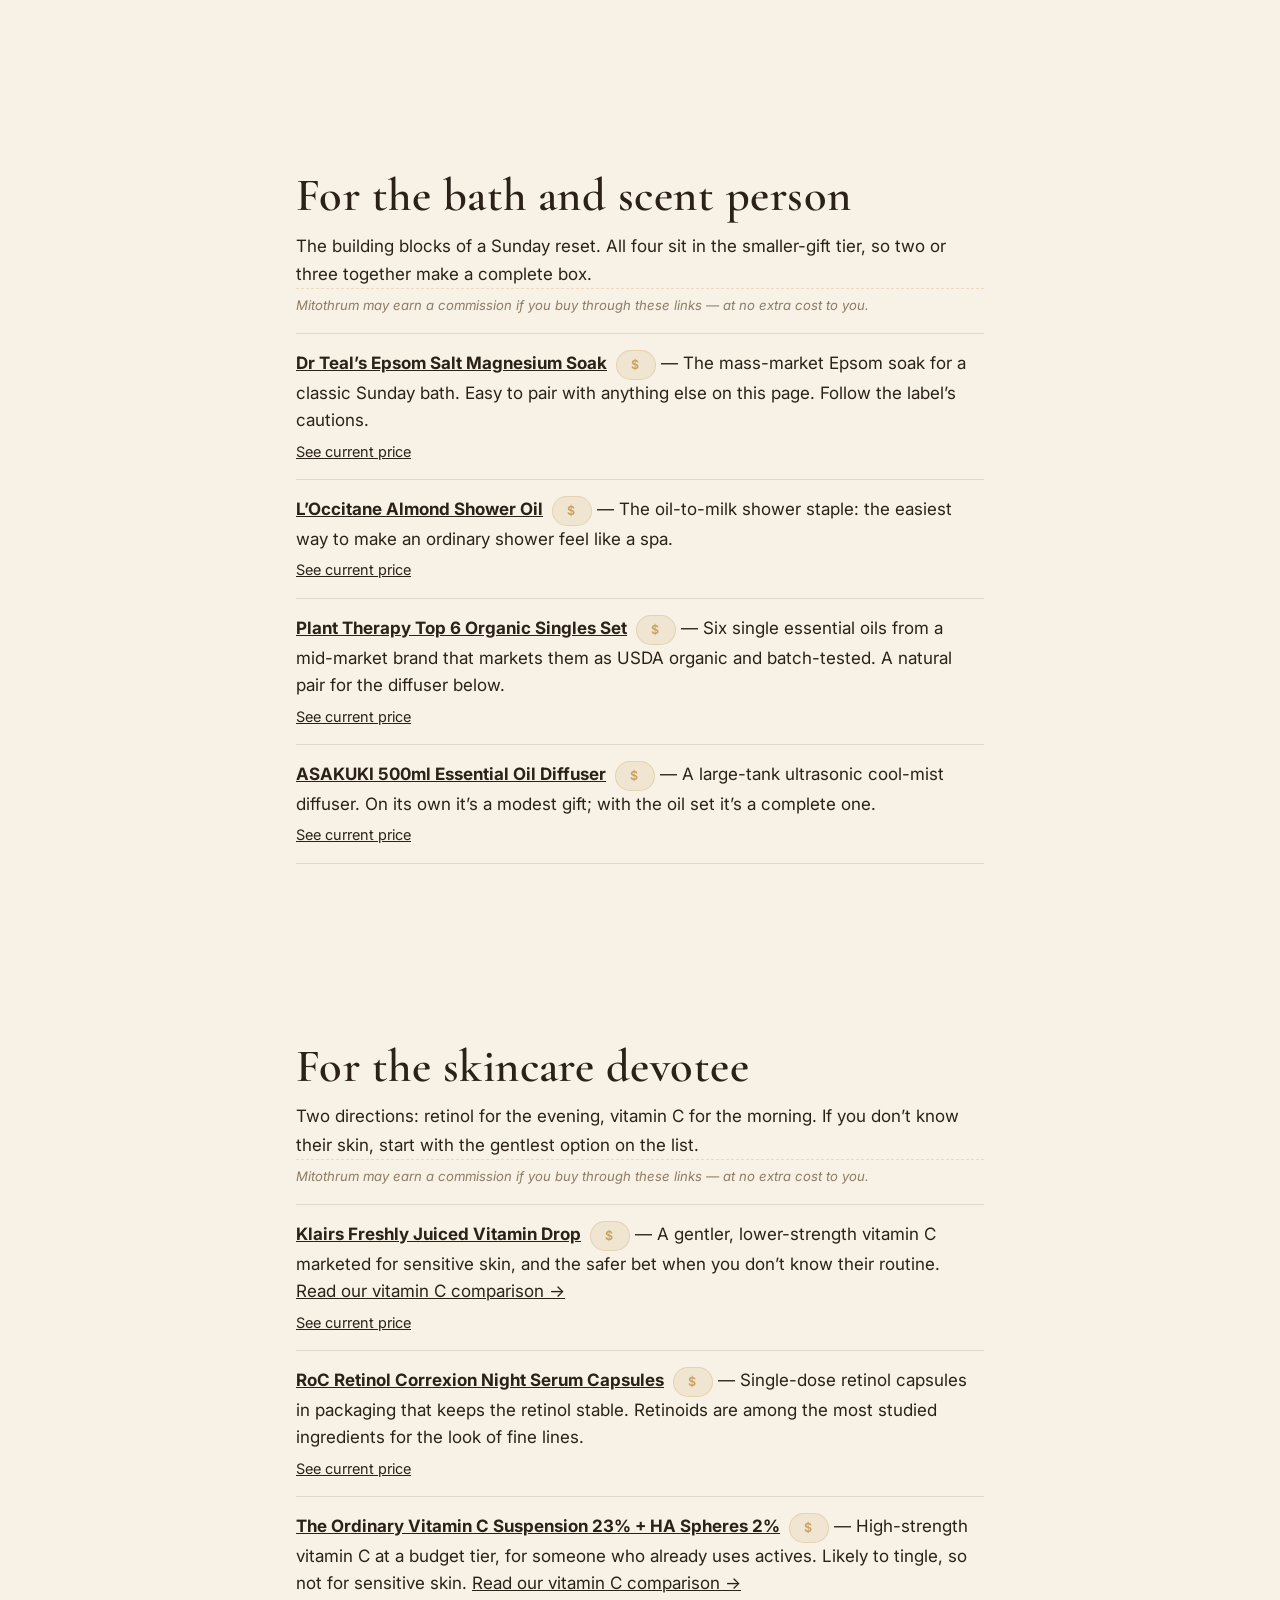
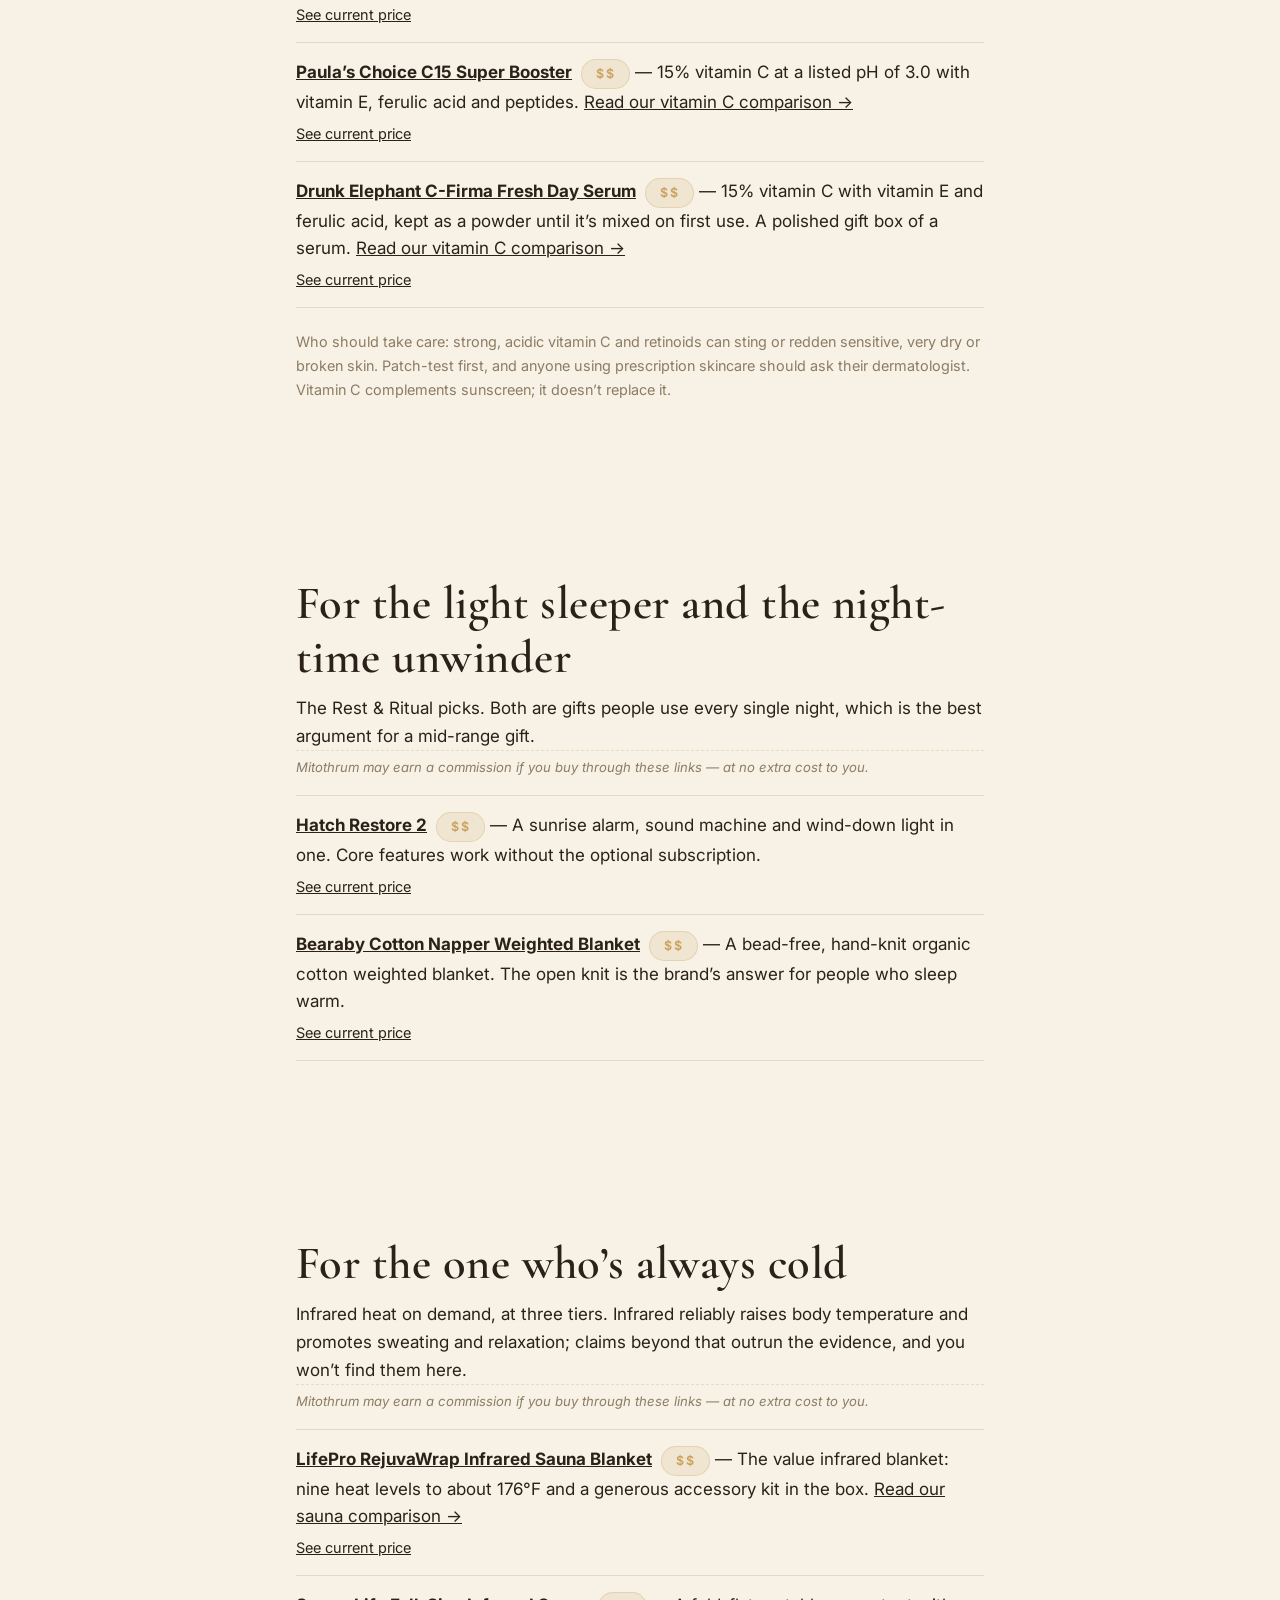
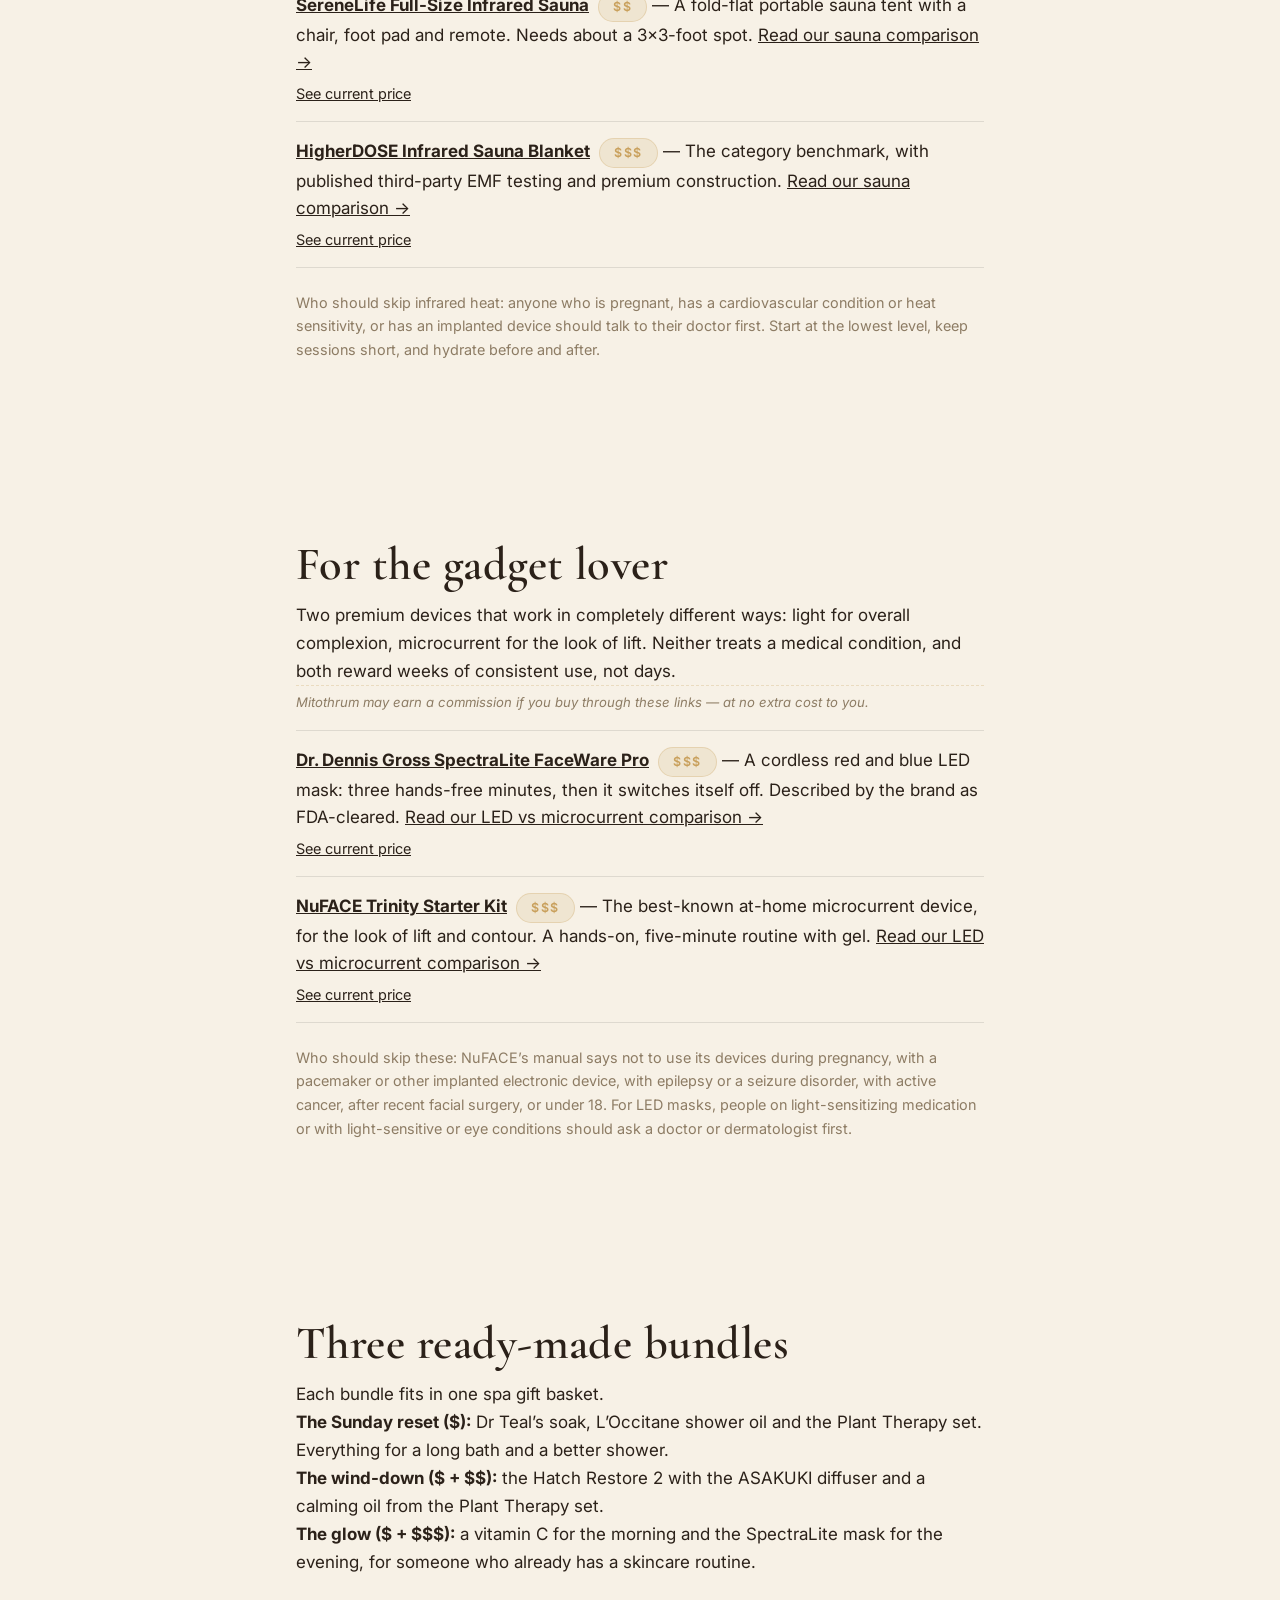
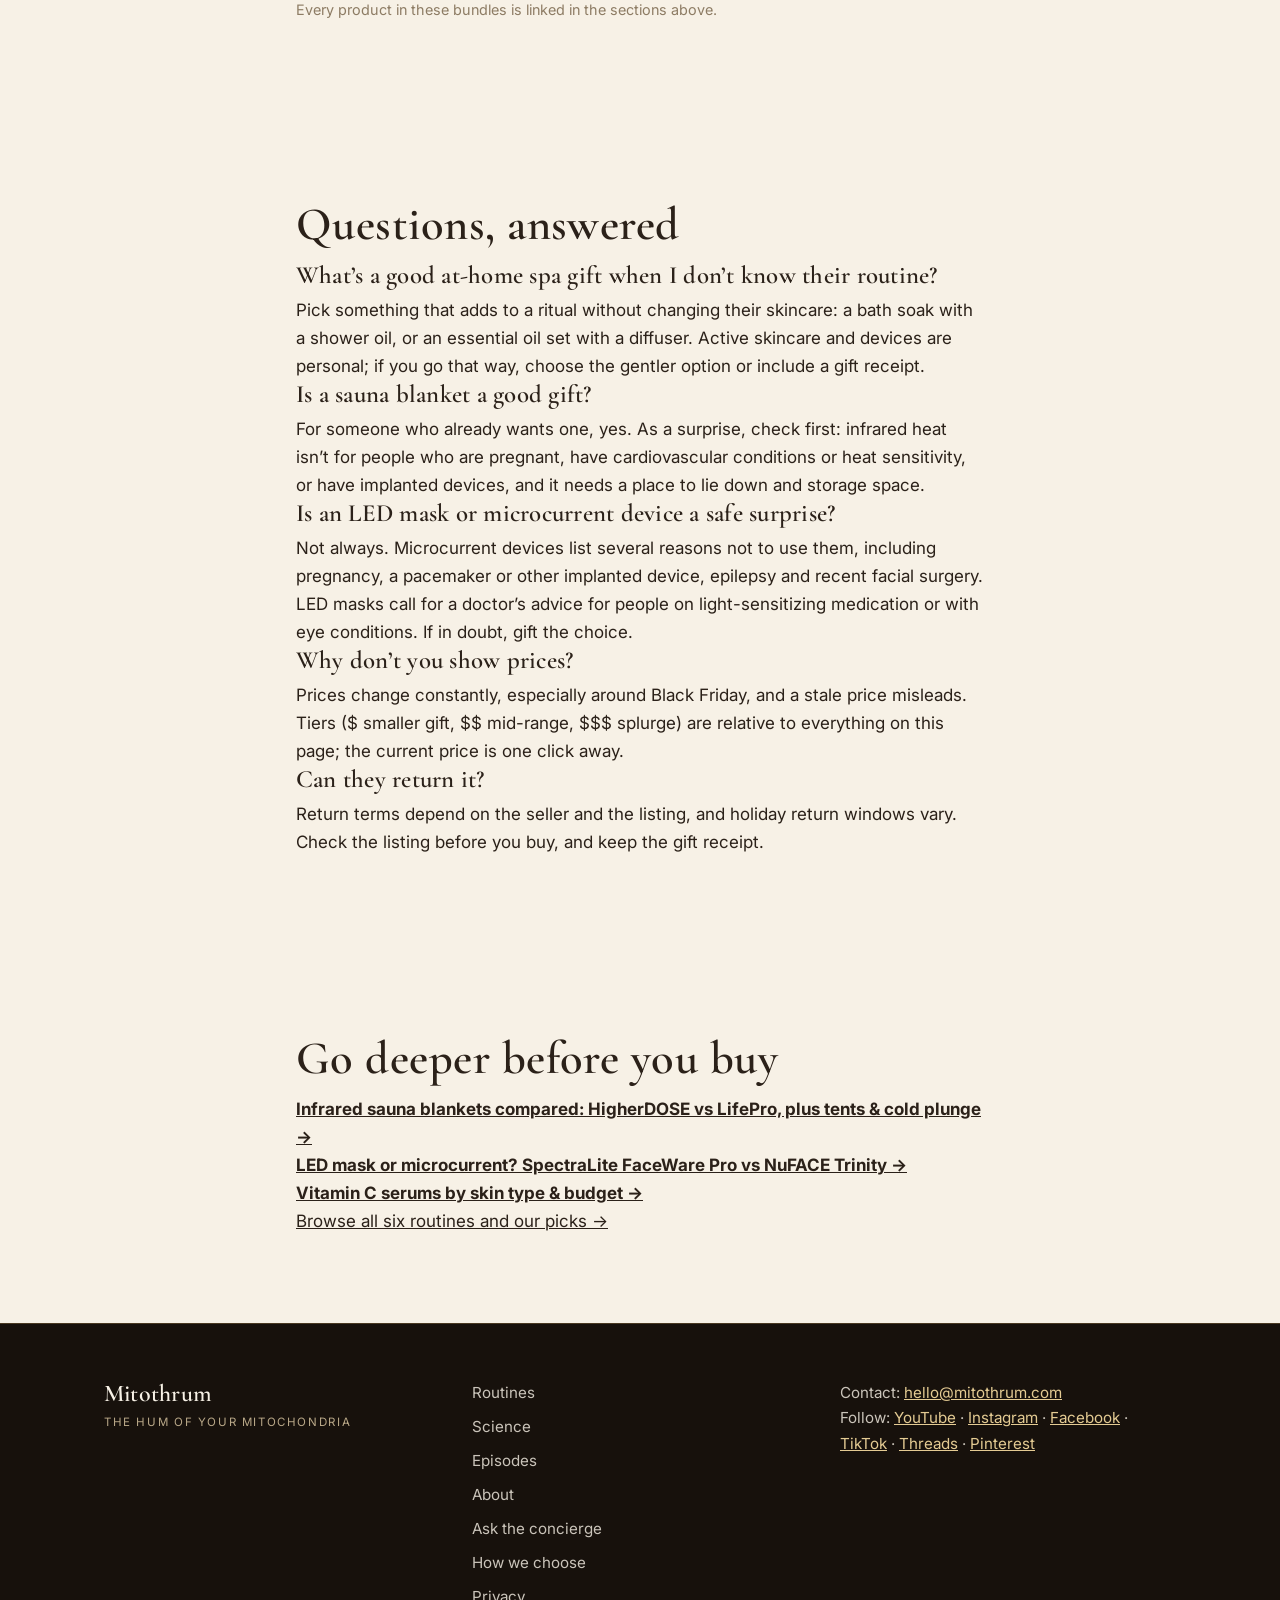
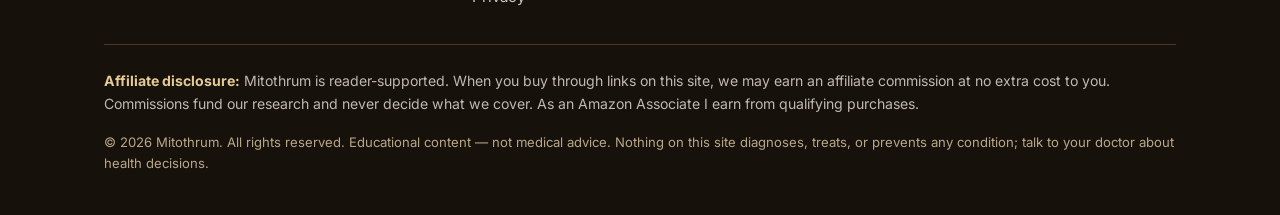
==== commit 7c22a882: "SEO: add higher-demand synonyms beside existing terms Co-Authored-By: Claude Opus 5.5 <noreply@anthr" ====
--- a/at-home-spa-gift-guide.html
+++ b/at-home-spa-gift-guide.html
@@ -172,6 +172,7 @@
     <section class="section">
       <div class="wrap" style="max-width: 46rem;">
         <h2>Three ready-made bundles</h2>
+        <p>Each bundle fits in one spa gift basket.</p>
         <p><strong>The Sunday reset ($):</strong> Dr Teal&rsquo;s soak, L&rsquo;Occitane shower oil and the Plant Therapy set. Everything for a long bath and a better shower.</p>
         <p><strong>The wind-down ($ + $$):</strong> the Hatch Restore 2 with the ASAKUKI diffuser and a calming oil from the Plant Therapy set.</p>
         <p><strong>The glow ($ + $$$):</strong> a vitamin C for the morning and the SpectraLite mask for the evening, for someone who already has a skincare routine.</p>
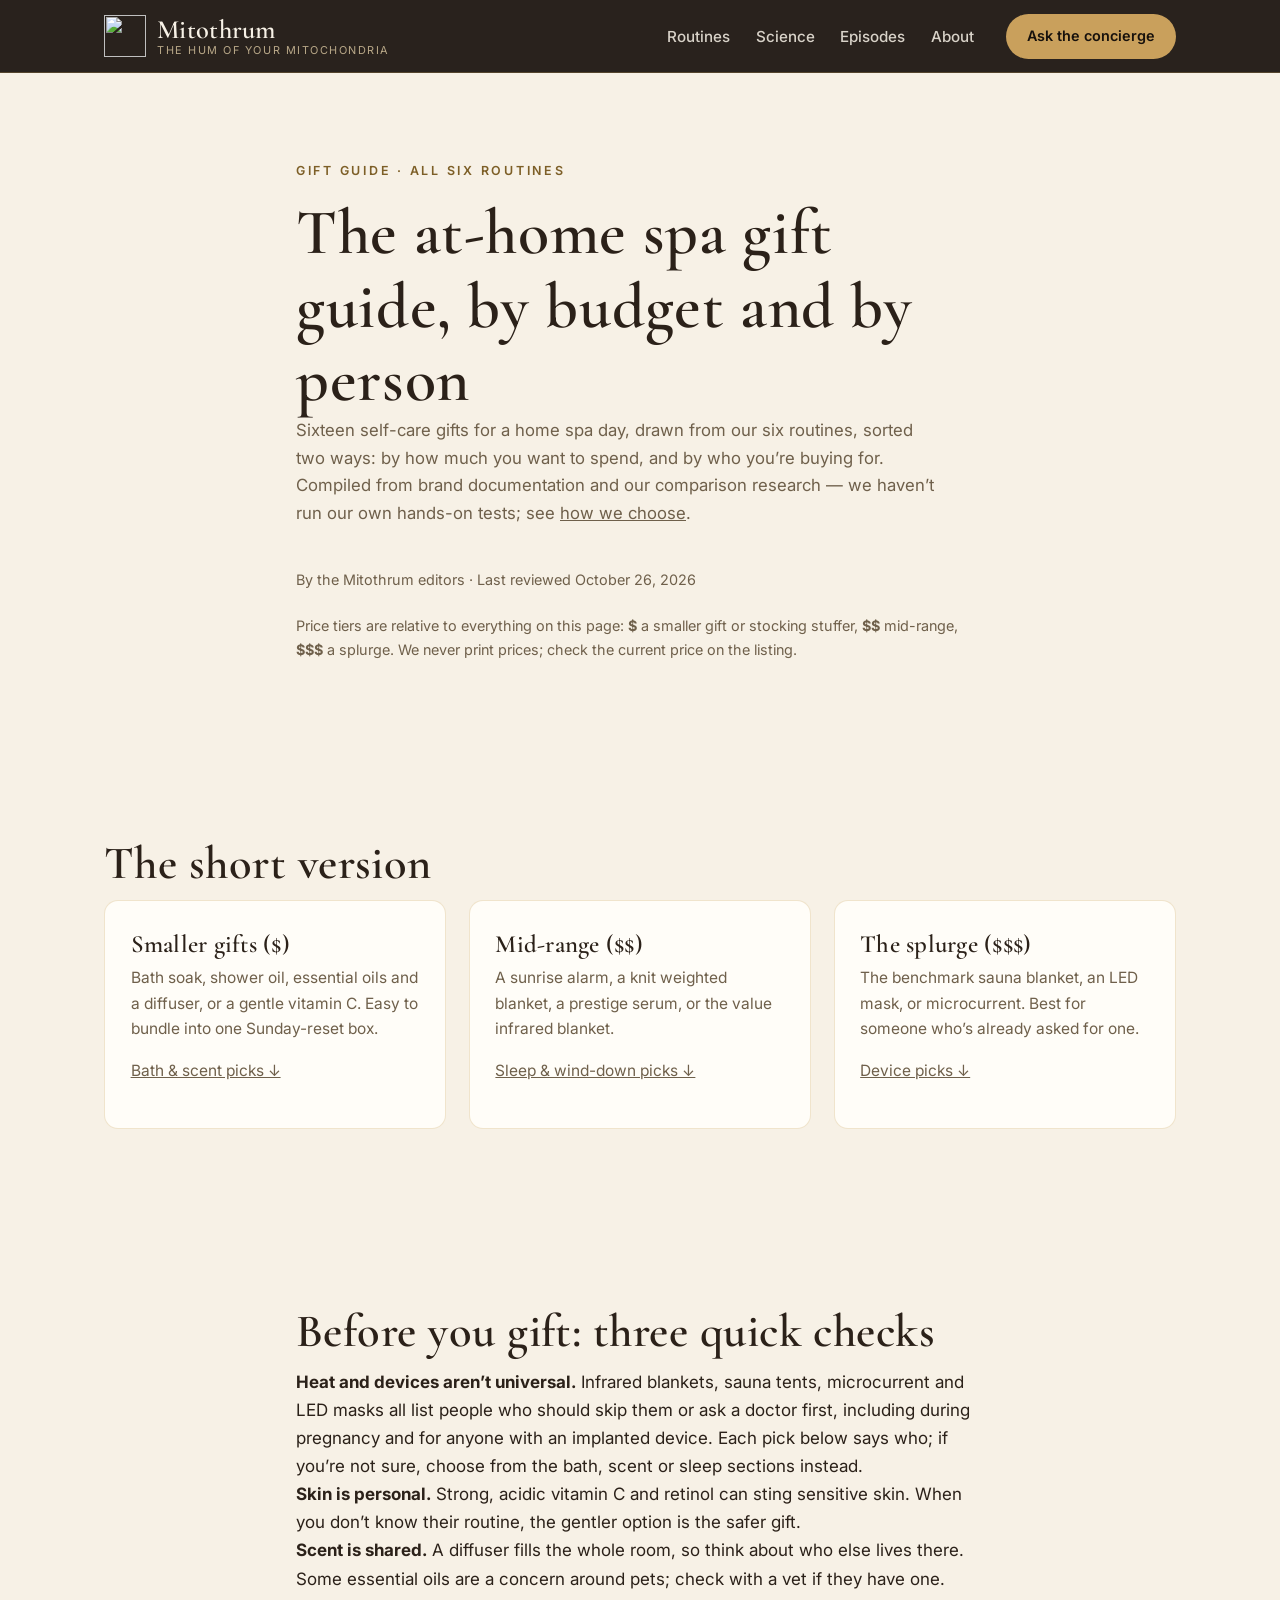
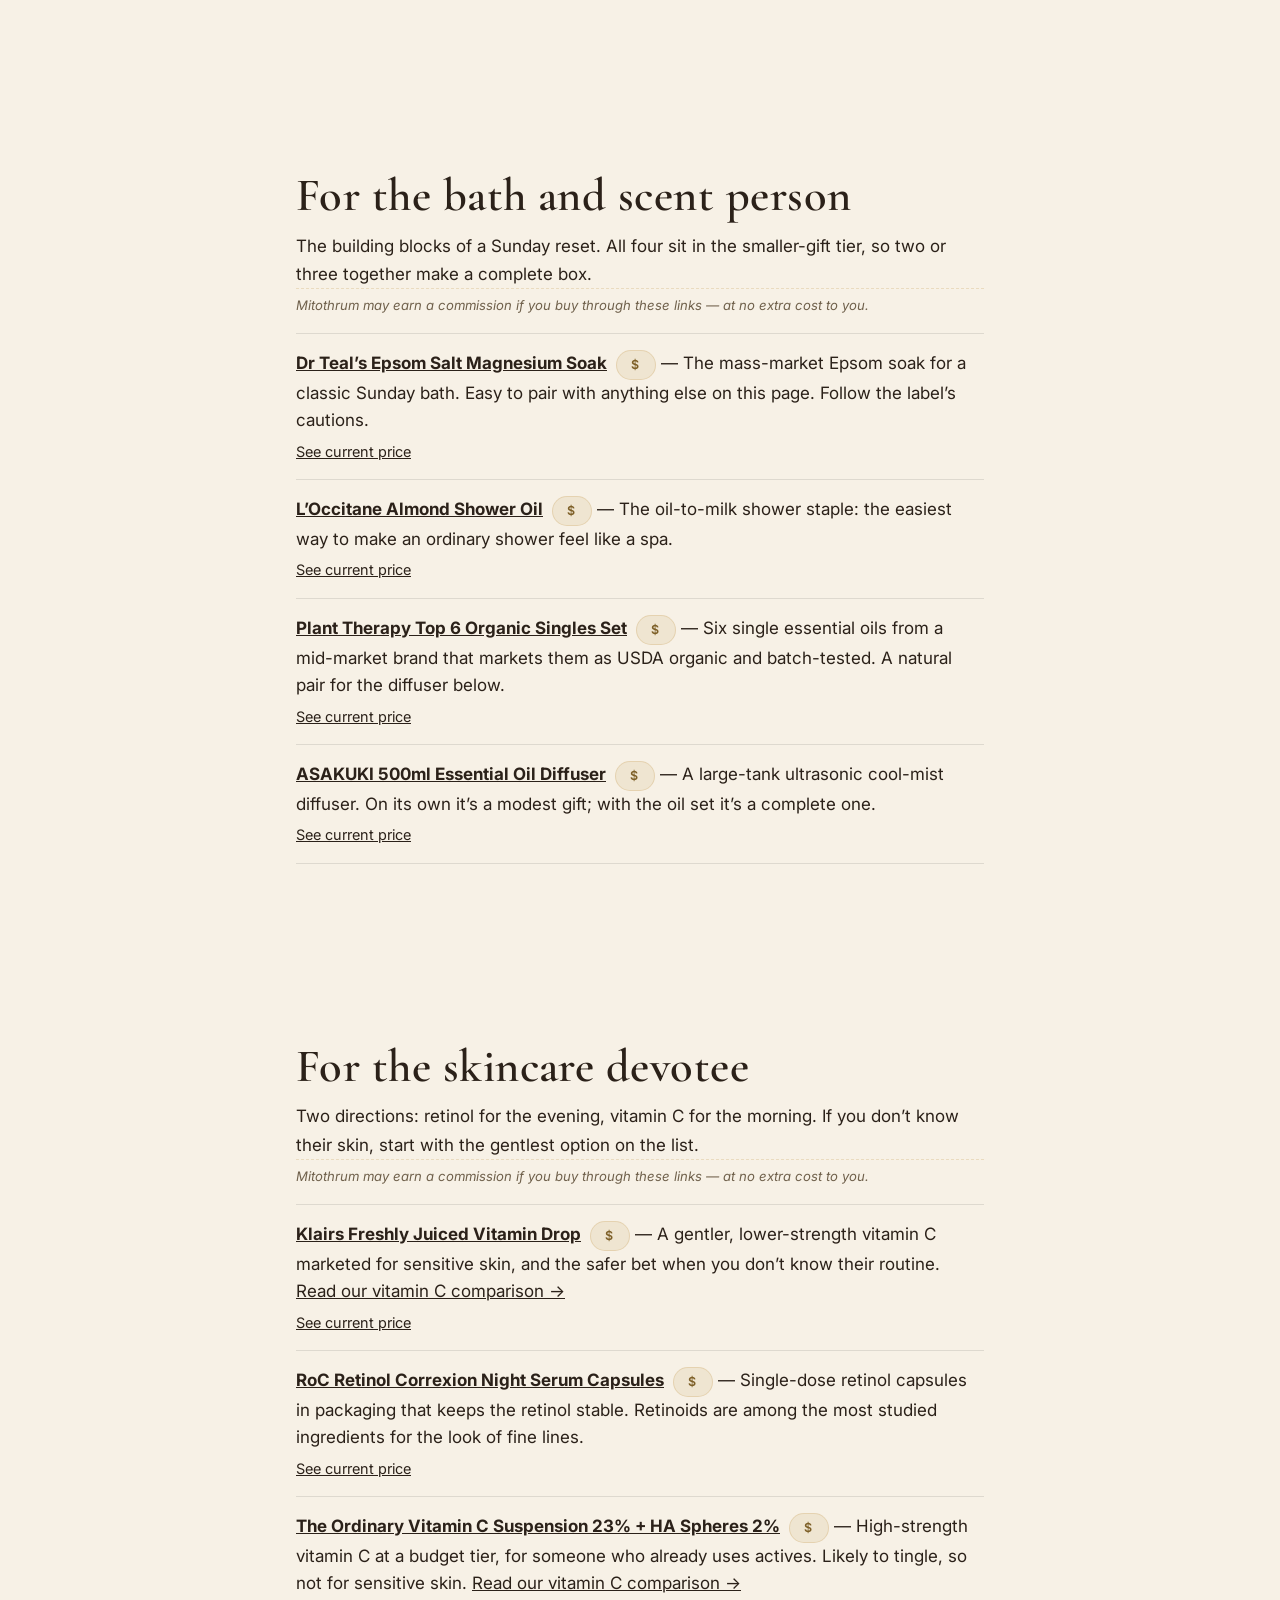
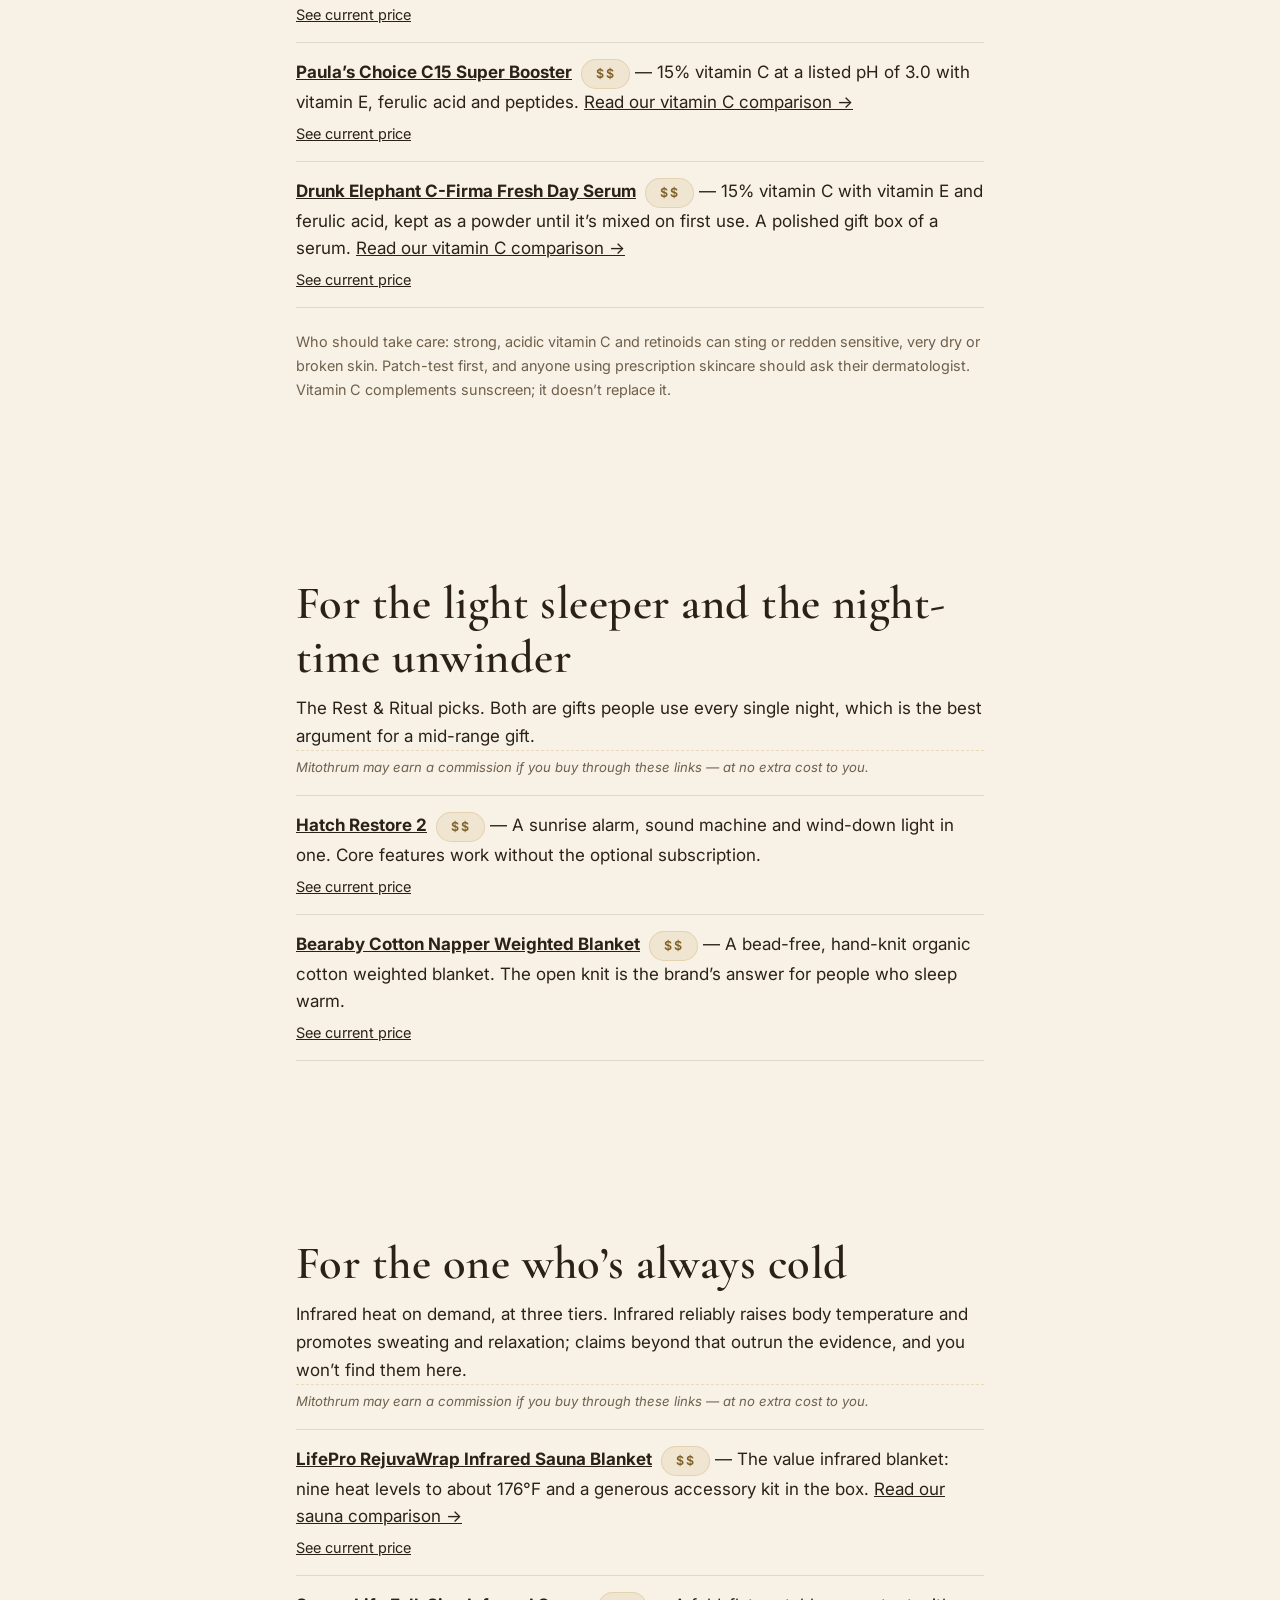
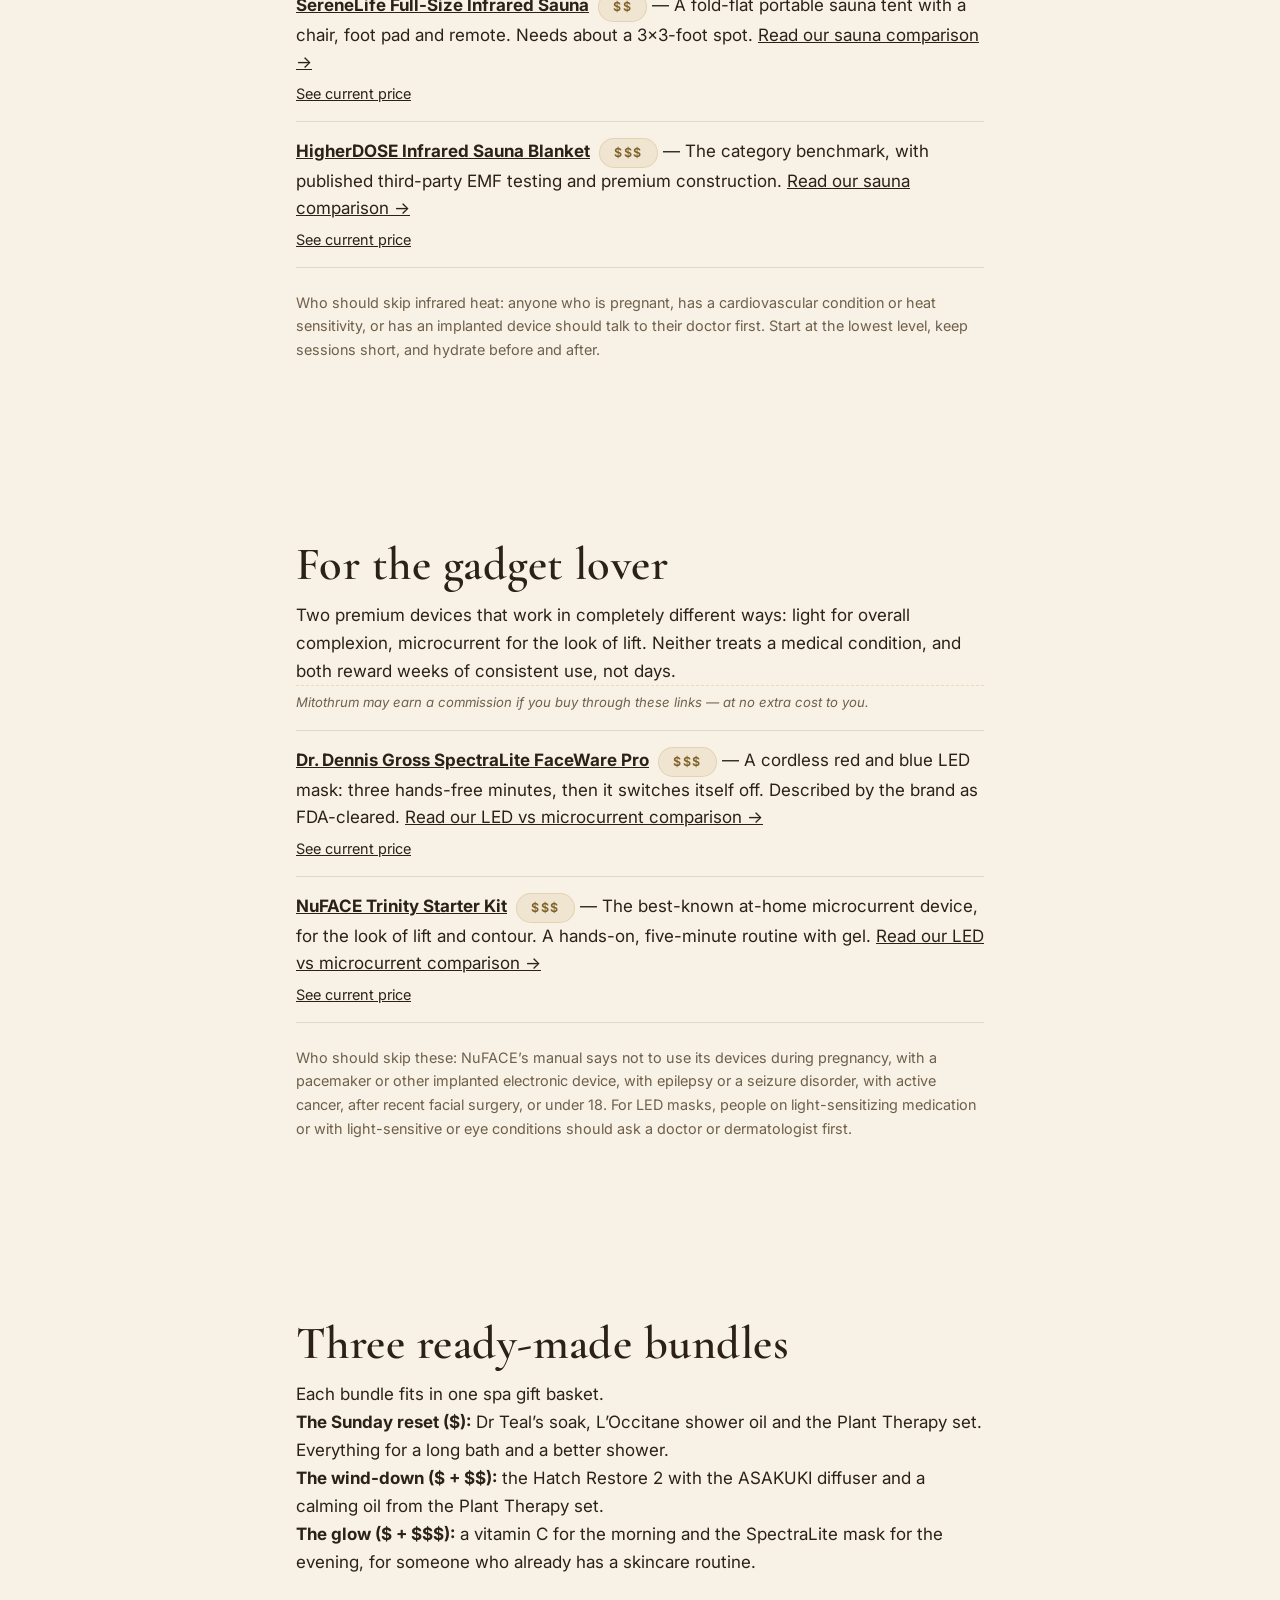
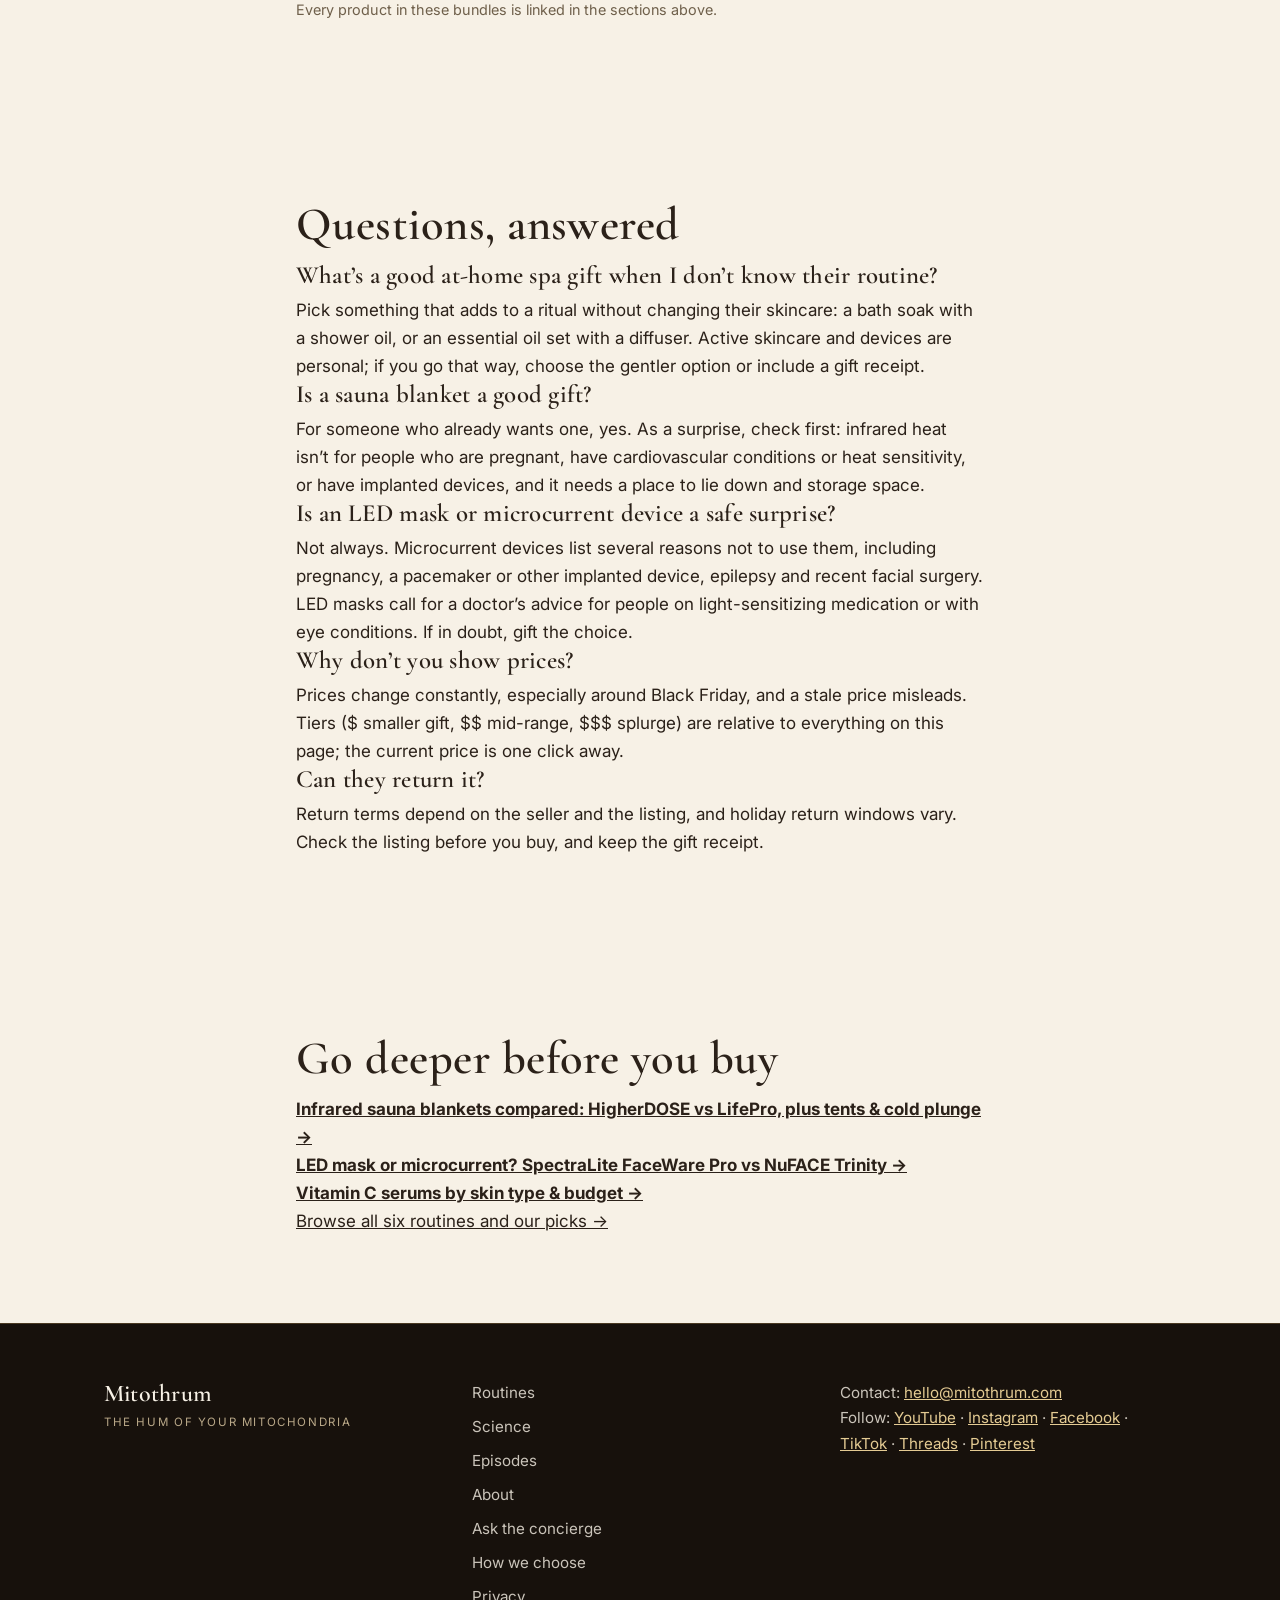
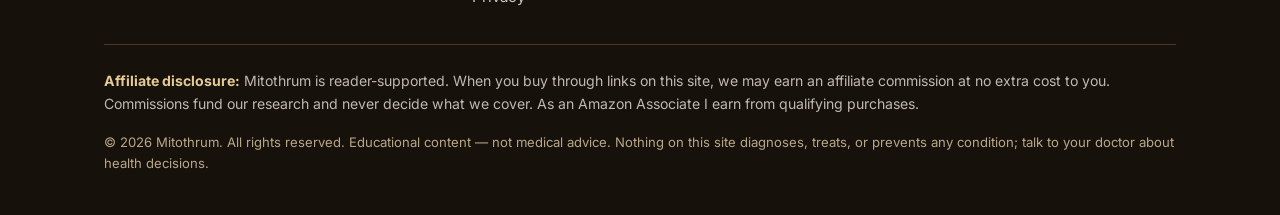
==== commit 6468e9ff: "Accessibility: contrast, 320px reflow, skip link Co-Authored-By: Claude Opus 5.5 <noreply@anthropic." ====
--- a/at-home-spa-gift-guide.html
+++ b/at-home-spa-gift-guide.html
@@ -49,6 +49,7 @@
 <script type="application/ld+json">{"@context":"https://schema.org","@type":"Organization","@id":"https://mitothrum.com/#organization","name":"Mitothrum","url":"https://mitothrum.com/","logo":"https://mitothrum.com/media/logo/mitothrum-mark-amber-1024.png","email":"hello@mitothrum.com","sameAs":["https://www.youtube.com/channel/UCDR4wFZ13u6q9YlQx64u39Q", "https://www.instagram.com/mitothrum/", "https://www.facebook.com/profile.php?id=61595777690292", "https://www.tiktok.com/@mitothrum", "https://www.threads.com/@mitothrum", "https://www.pinterest.com/Mitothrum/"]}</script>
 </head>
 <body>
+  <a class="skip-link" href="#main">Skip to main content</a>
 
   <header class="site-header" id="top">
     <div class="header-inner">
@@ -69,7 +70,7 @@
     </div>
   </header>
 
-  <main>
+  <main id="main" tabindex="-1">
     <section class="section">
       <div class="wrap" style="max-width: 46rem;">
         <p class="eyebrow">Gift guide &middot; All six routines</p>
--- a/styles.css
+++ b/styles.css
@@ -6,8 +6,9 @@
   --cream: #f7f1e6;
   --cream-2: #efe5d1;
   --ink: #2b2119;
-  --muted: #8d7c64;
+  --muted: #6f604b;
   --muted-dark: #b9a888;
+  --amber-ink: #7d5f27; /* amber for text on cream: 5.3:1 on cream, 4.75:1 on cream-2 */
   --amber: #c9a05c;
   --amber-soft: #e4cb93;
   --line: rgba(201, 160, 92, 0.28);
@@ -55,7 +56,7 @@
   letter-spacing: 0.22em;
   font-size: 0.78rem;
   font-weight: 600;
-  color: var(--amber);
+  color: var(--amber-ink);
   margin-bottom: 0.9rem;
 }
 
@@ -373,7 +374,7 @@
 .pill {
   display: inline-block;
   background: var(--cream-2);
-  color: var(--amber);
+  color: var(--amber-ink);
   border: 1px solid var(--line);
   border-radius: 999px;
   padding: 0.25rem 0.9rem;
@@ -504,3 +505,17 @@
   .card p, .card-picks li { font-size: 1rem; }
   .pick-disclosure, .hero-note, td, th { font-size: 0.9rem; }
 }
+
+/* a11y 2026-10-30: amber stays bright on dark backgrounds; skip link; 320px reflow */
+.hero .eyebrow, .section-dark .eyebrow, .site-footer .eyebrow, .chat .eyebrow { color: var(--amber); }
+.skip-link { position: absolute; left: 12px; top: -60px; z-index: 1000; padding: 10px 16px; border-radius: 8px; background: var(--espresso); color: var(--cream); font-weight: 600; text-decoration: none; }
+.skip-link:focus { top: 12px; outline: 2px solid var(--amber); }
+main:focus { outline: none; }
+.chat-input input { min-width: 0; }
+@media (max-width: 360px) {
+  .header-inner { padding: 0.75rem 1rem; gap: 0.6rem; }
+  .wordmark { gap: 0.5rem; }
+  .wordmark-mark { width: 34px; height: 34px; }
+  .wordmark-name { font-size: 1.35rem; }
+  .header-inner .btn { white-space: normal; text-align: center; line-height: 1.2; padding: 0.45rem 0.75rem; }
+}
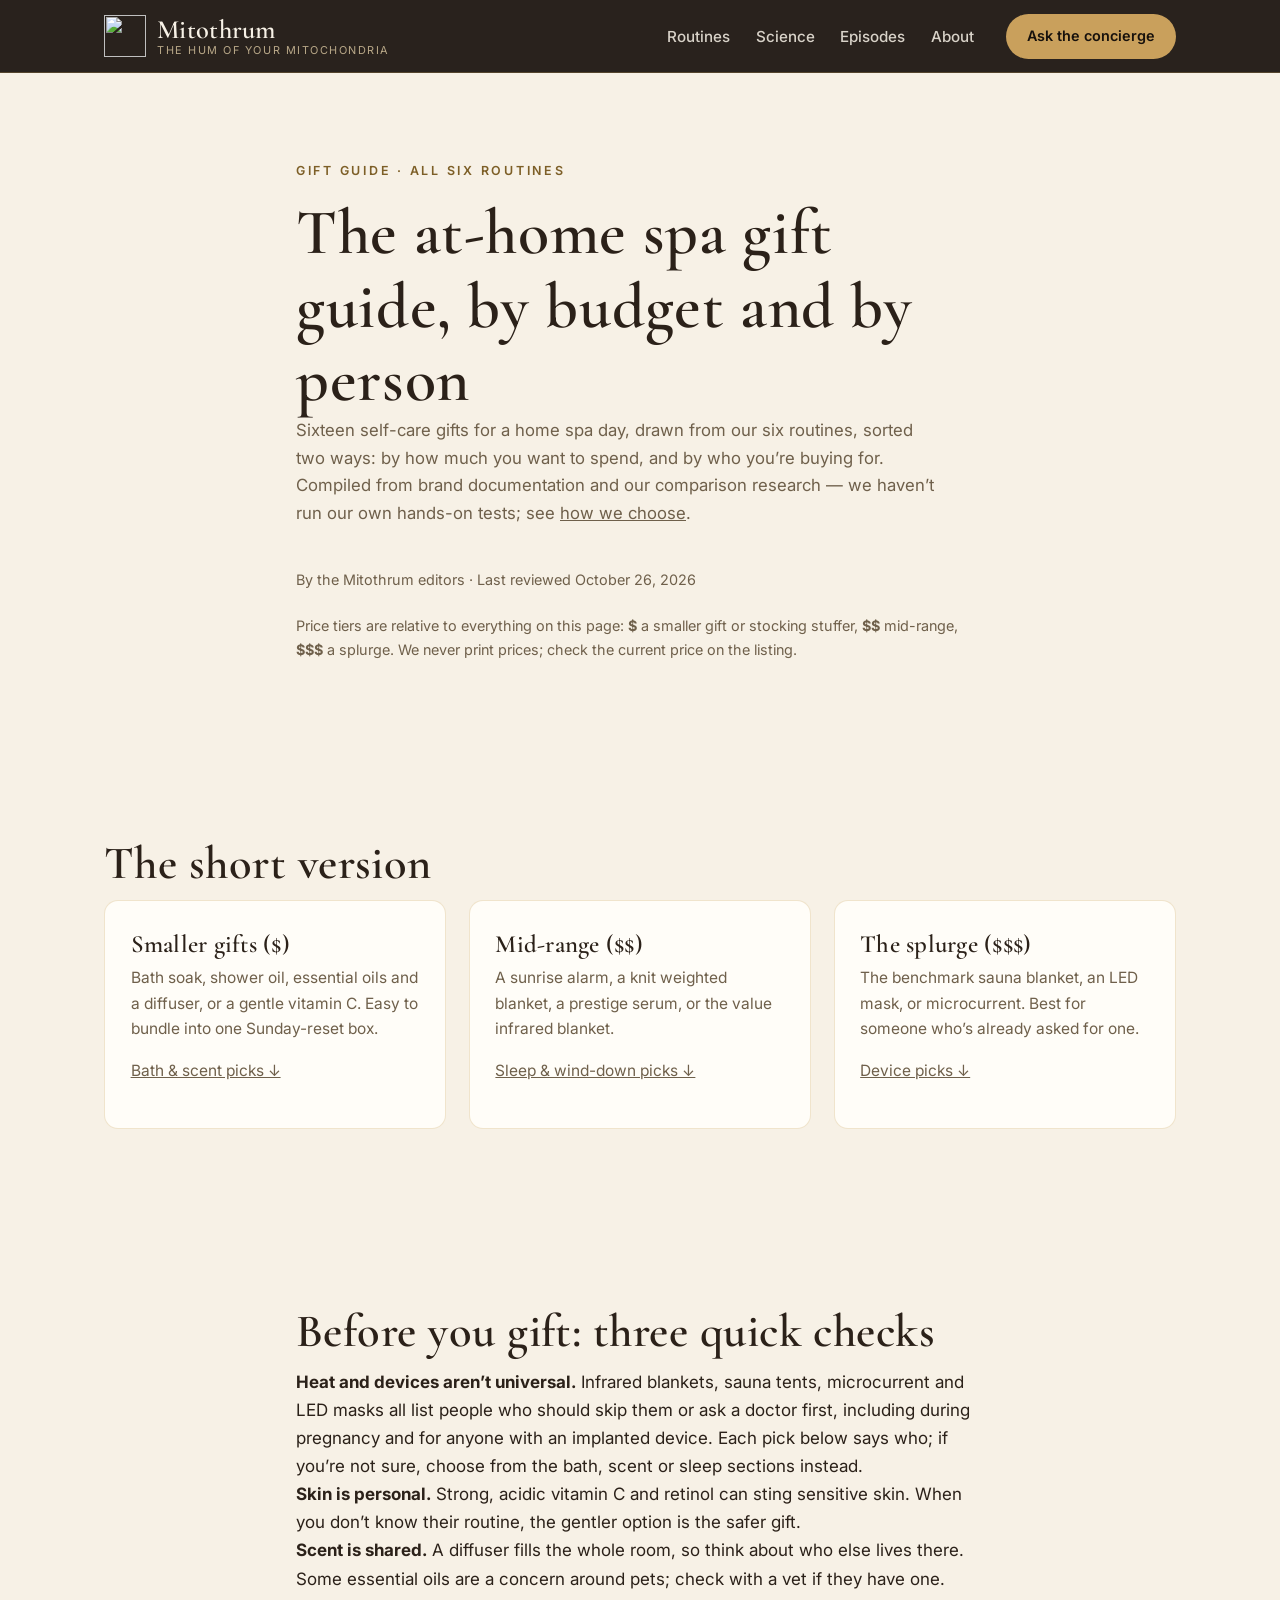
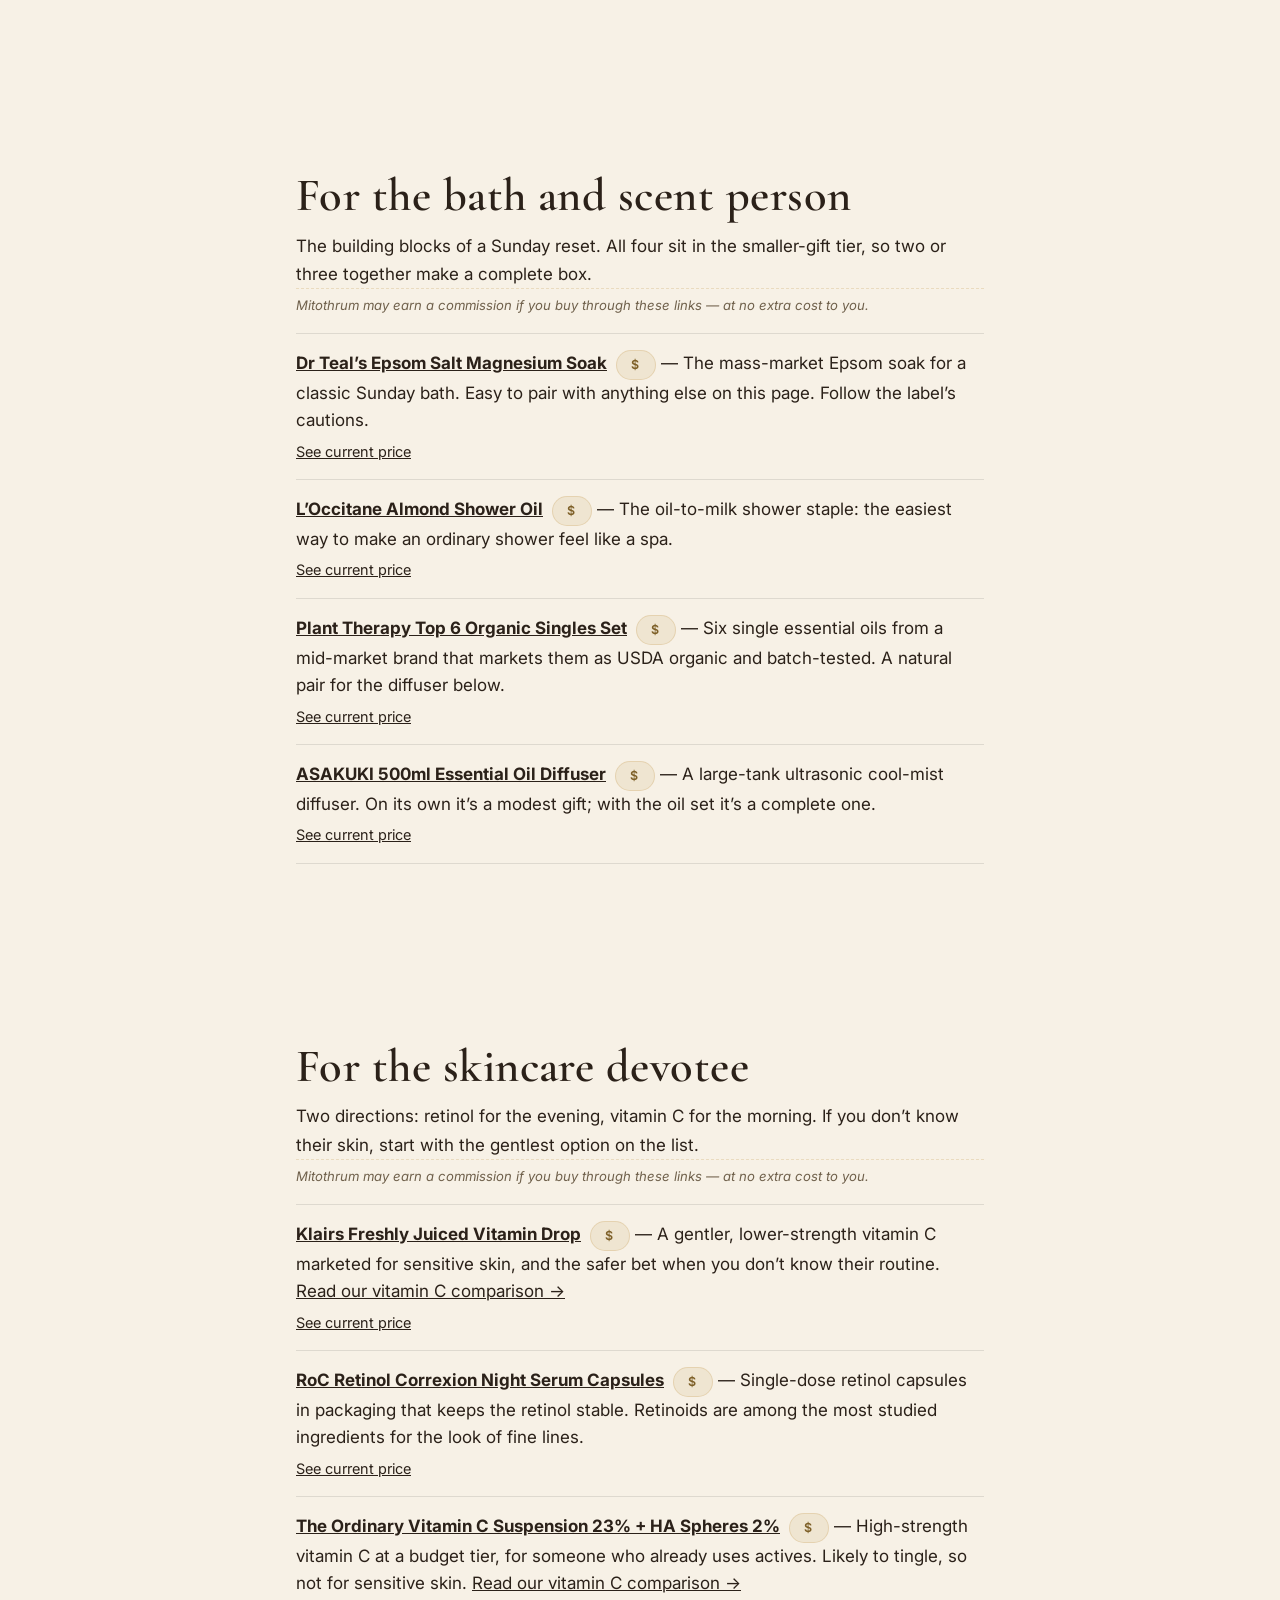
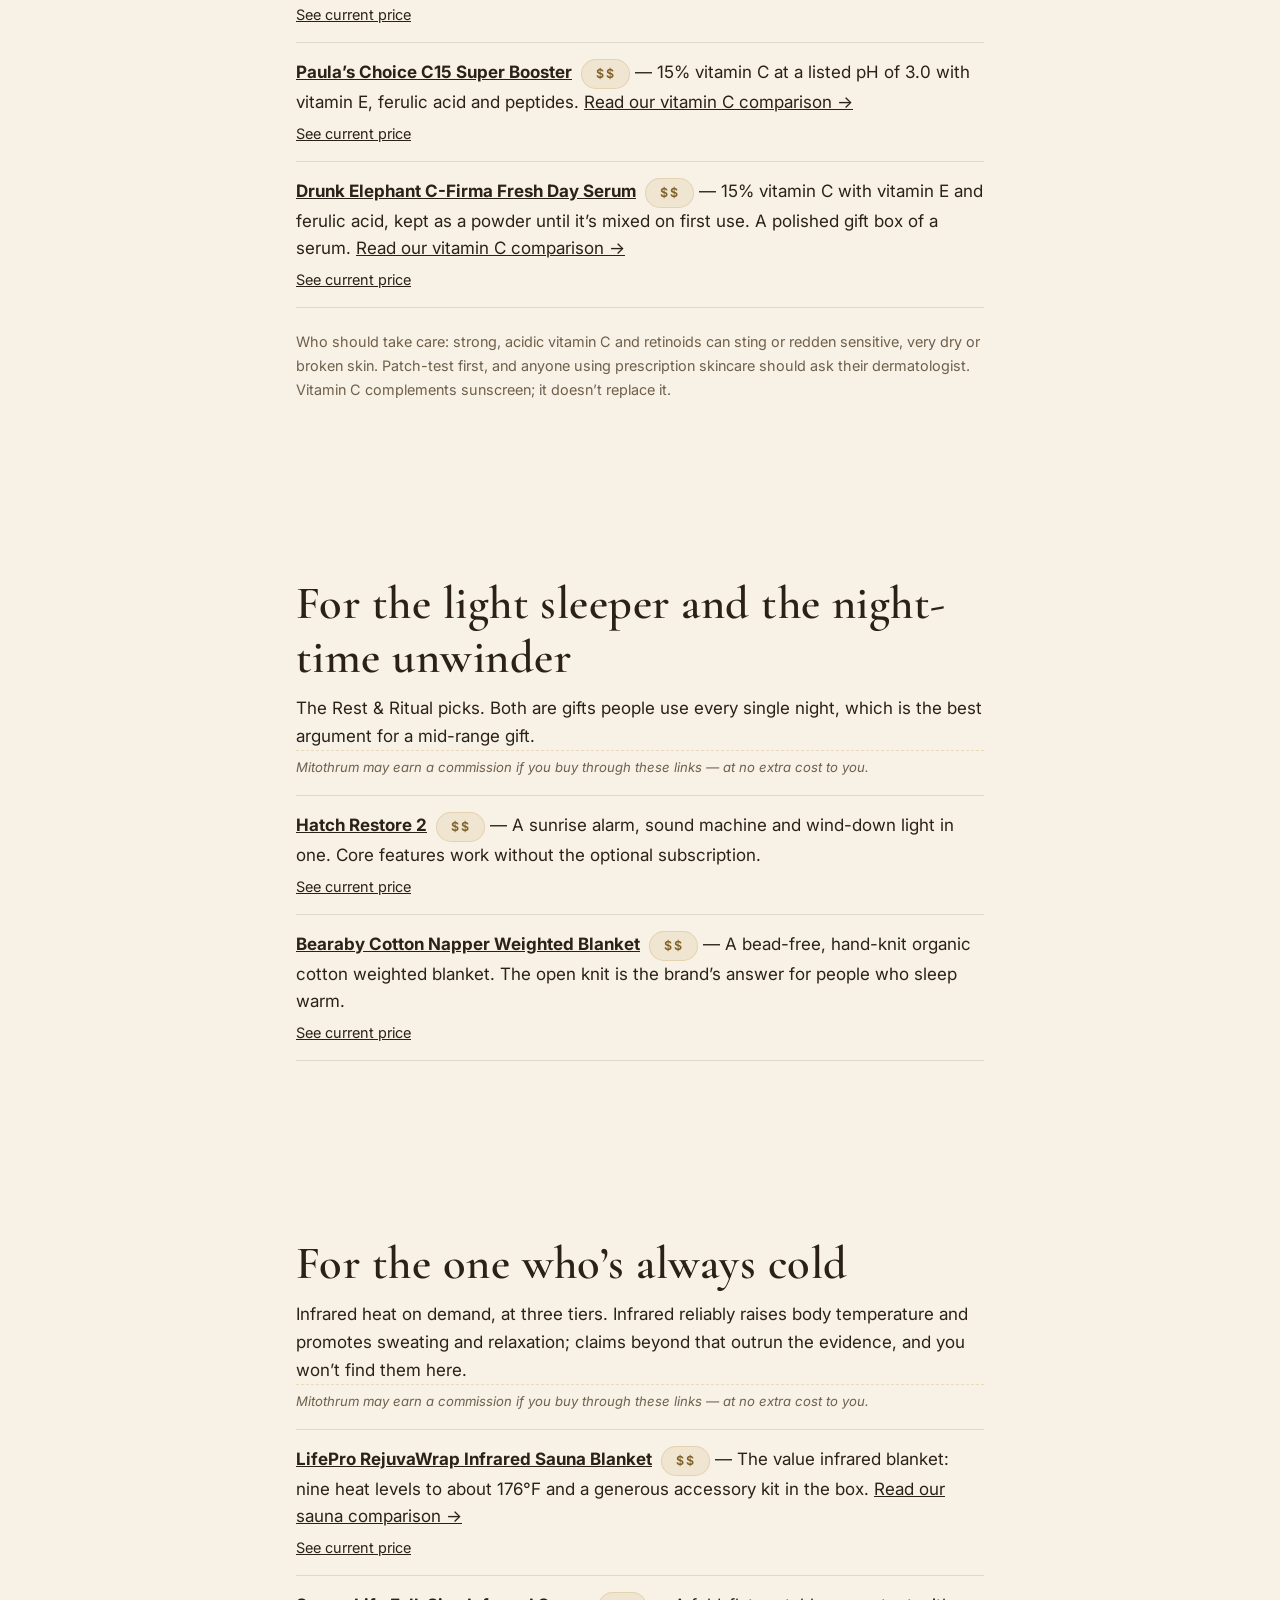
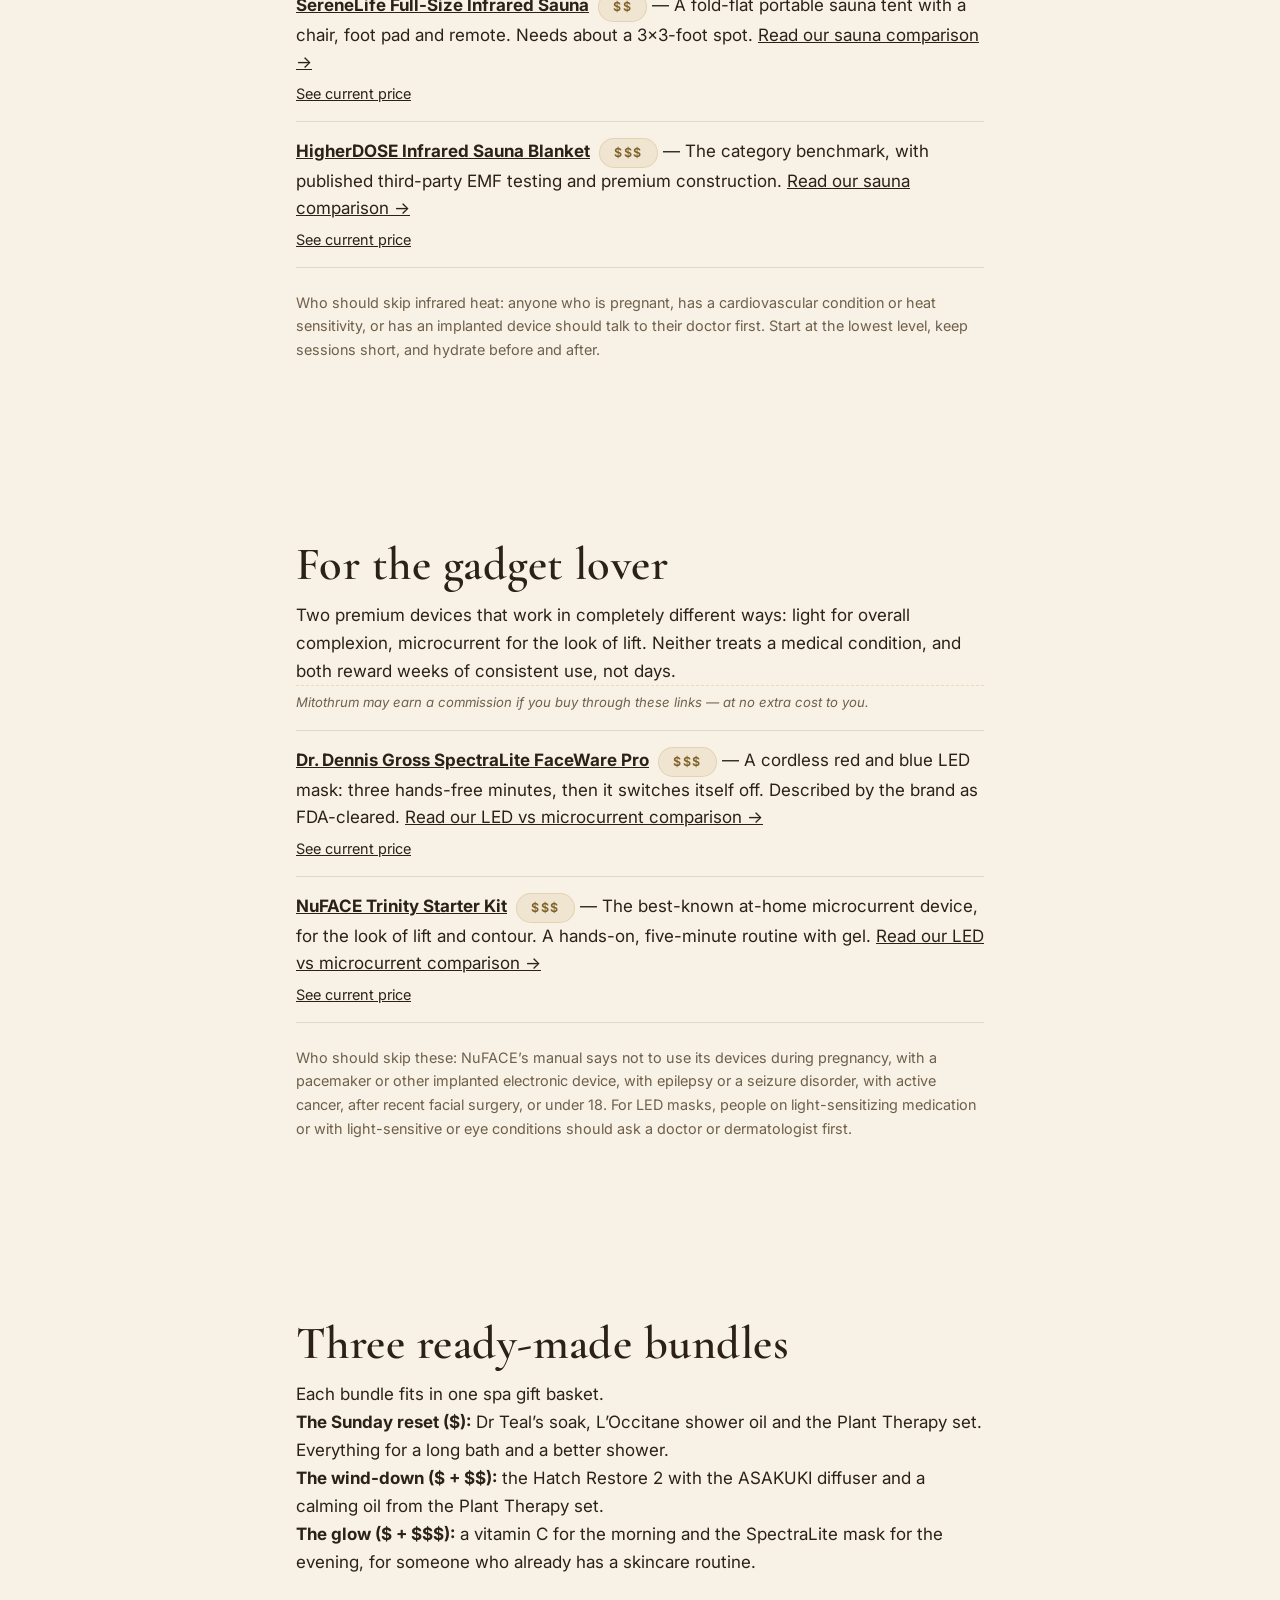
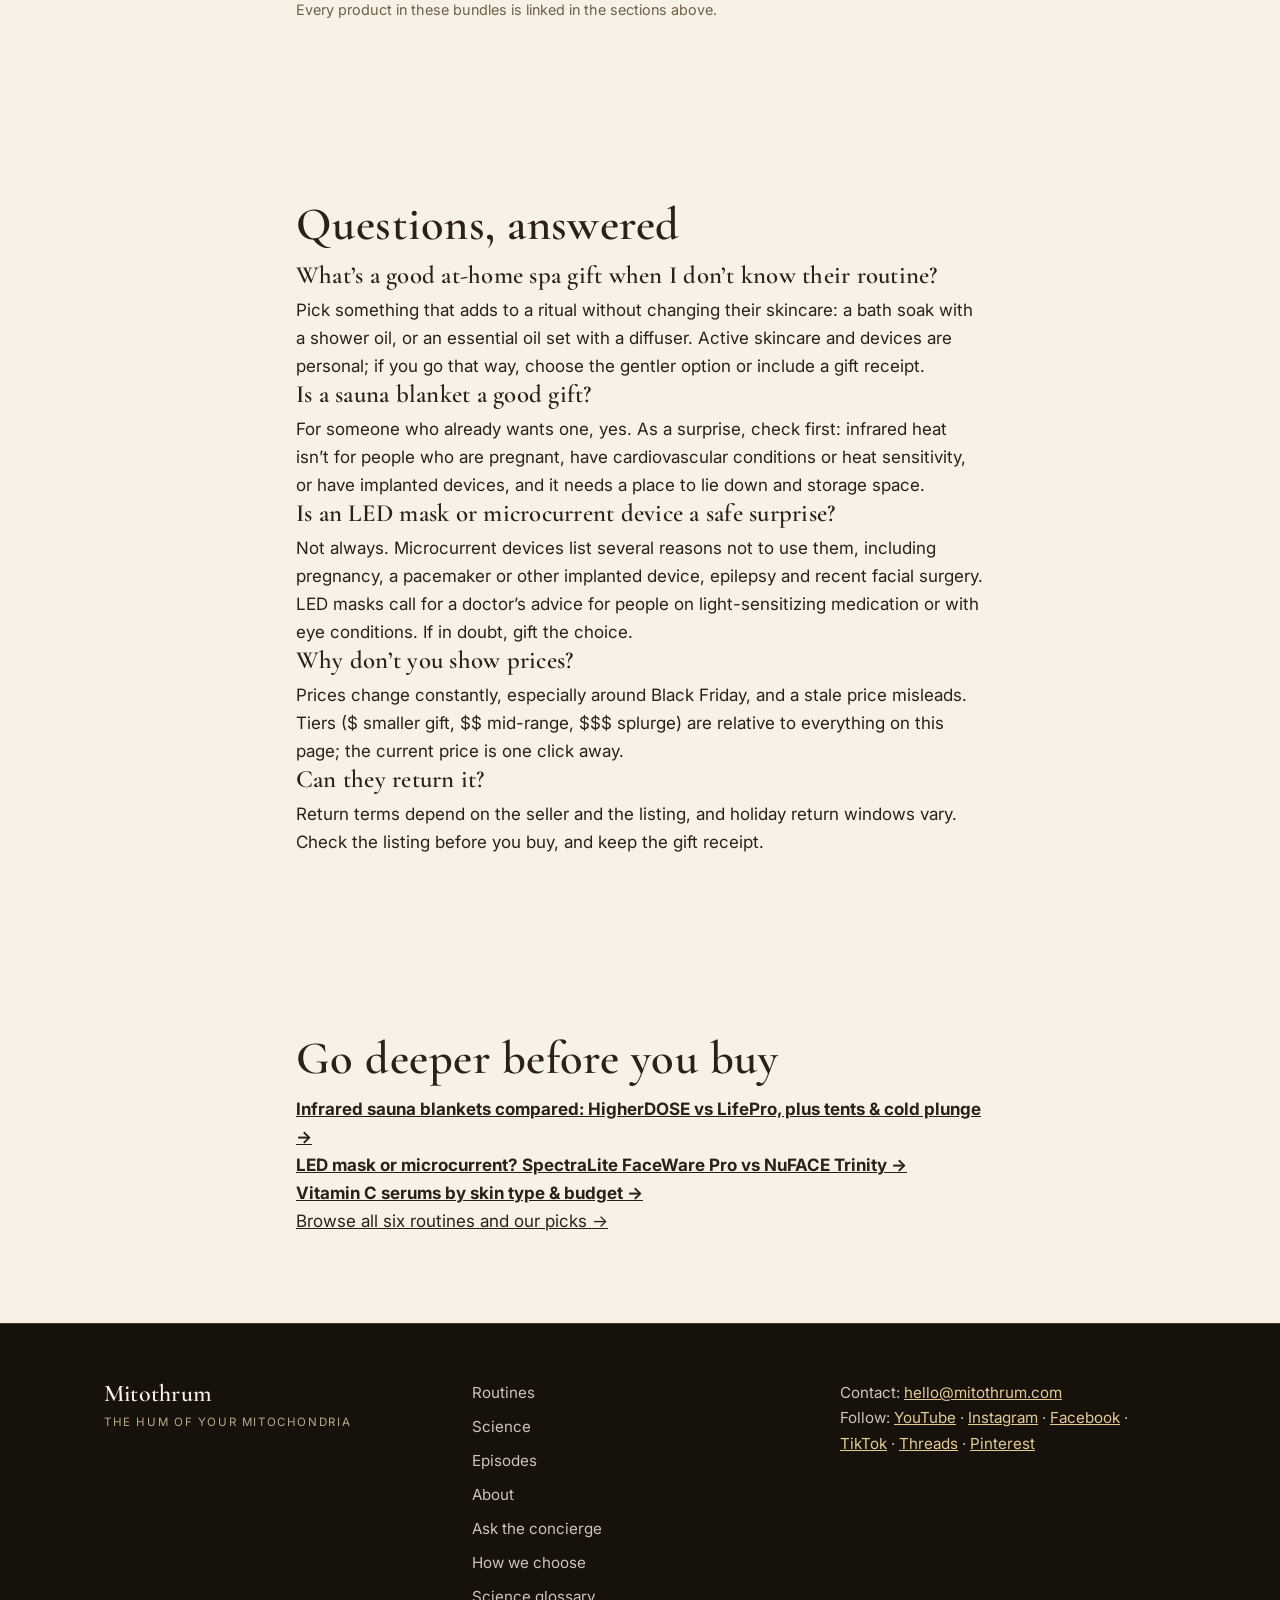
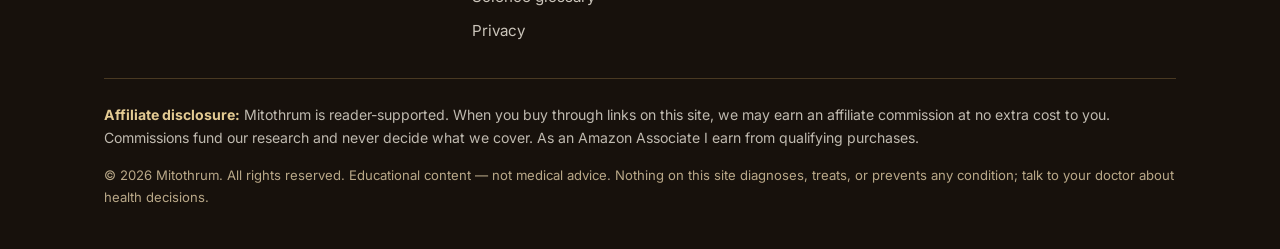
==== commit bd966a0a: "Add a cited science glossary and link it from the guides New glossary.html: light therapy (wavelengt" ====
--- a/at-home-spa-gift-guide.html
+++ b/at-home-spa-gift-guide.html
@@ -221,6 +221,7 @@
         <a href="index.html#about">About</a>
         <a href="index.html#concierge">Ask the concierge</a>
         <a href="methodology.html">How we choose</a>
+        <a href="glossary.html">Science glossary</a>
         <a href="privacy.html">Privacy</a>
       </nav>
       <div class="footer-contact">
--- a/styles.css
+++ b/styles.css
@@ -519,3 +519,13 @@
   .wordmark-name { font-size: 1.35rem; }
   .header-inner .btn { white-space: normal; text-align: center; line-height: 1.2; padding: 0.45rem 0.75rem; }
 }
+
+/* Science glossary and numbered citations (Oct 31, 2026) */
+sup.cite{font-size:.75em;line-height:0}
+sup.cite a{padding:0 .1em}
+.references{margin-top:2.5rem;border-top:1px solid currentColor;padding-top:1rem}
+.references ol{padding-left:1.4rem}
+.references li{margin-bottom:.6rem}
+.note{padding:.9rem 1rem;border-left:3px solid var(--amber-ink, #7d5f27);margin:1.2rem 0}
+.glossary h2{margin-top:2.6rem}
+.glossary h3{margin-top:1.4rem;margin-bottom:.3rem}
